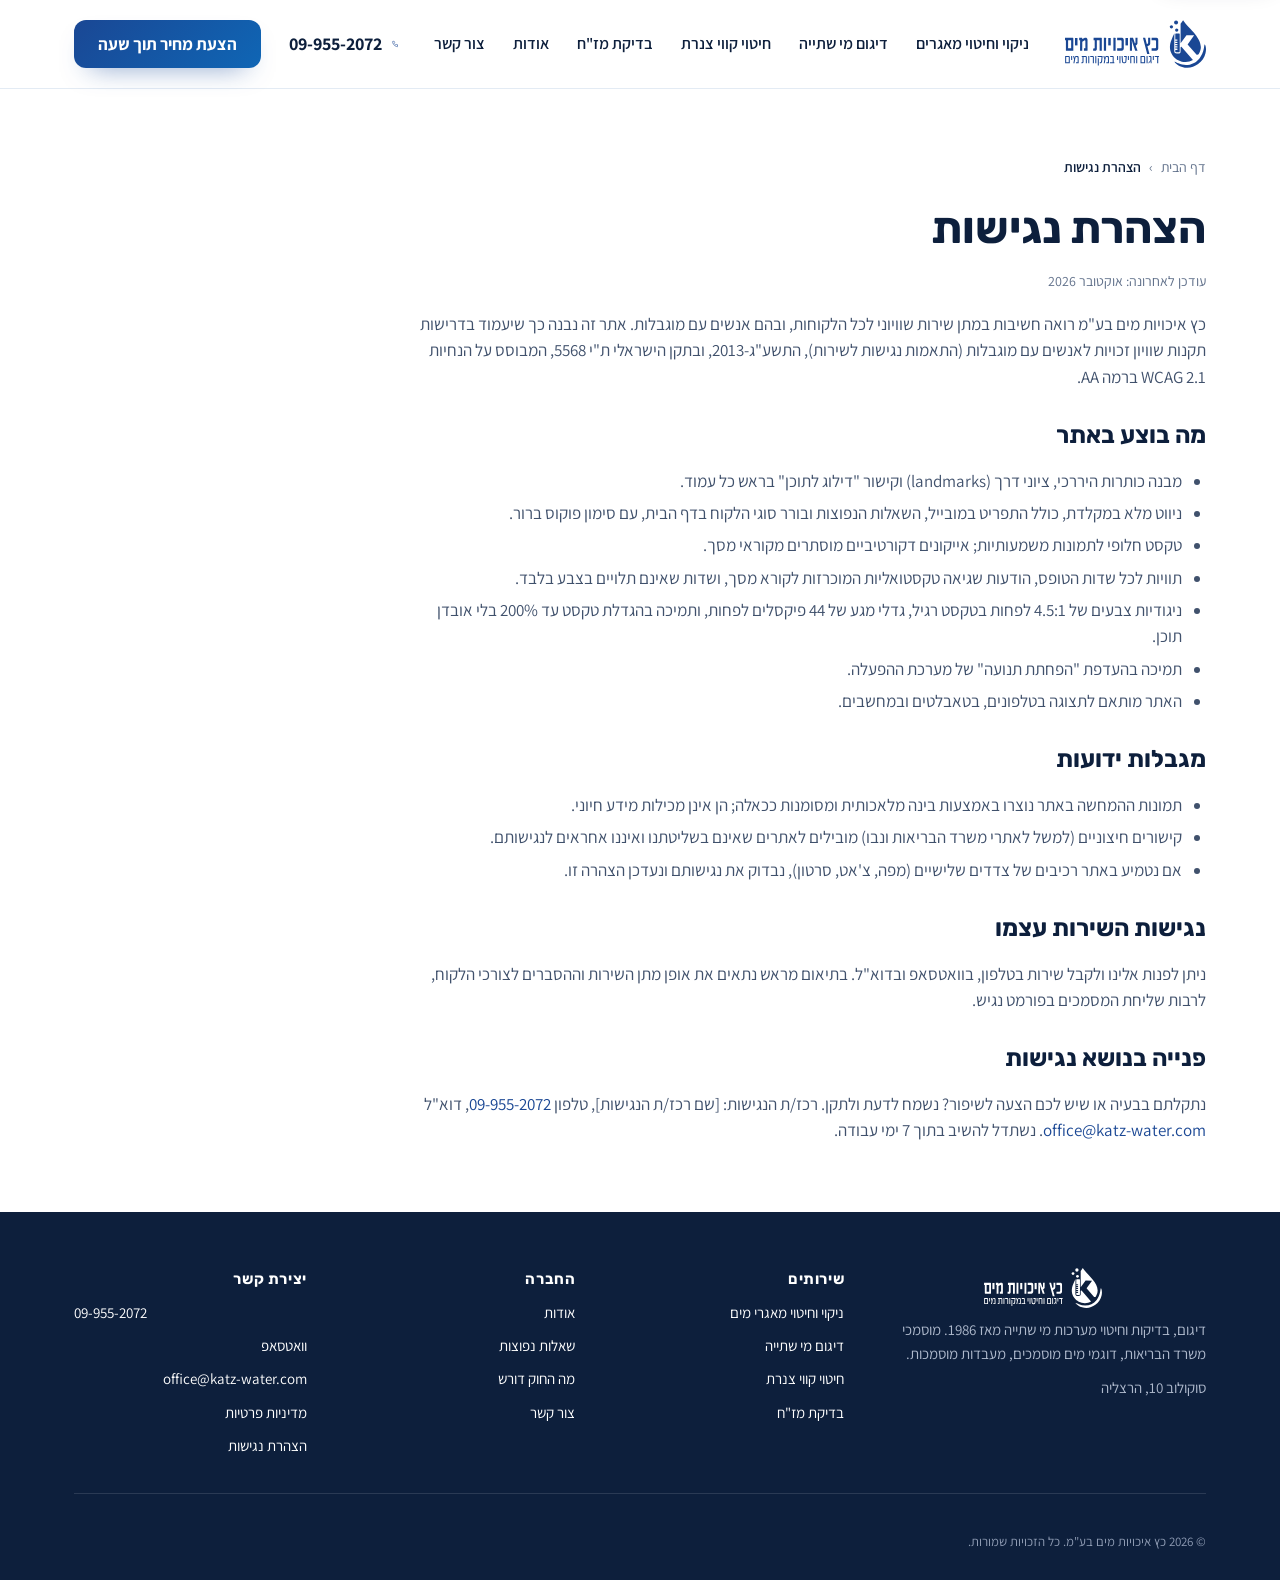
==== accessibility/index.html @ 0c51b59e "Multi-page site: home, 3 new service pages, legal pages, shared nav/footer, config-driven contacts a" ====
<!doctype html>
<html lang="he" dir="rtl">
<head>
<meta charset="utf-8">
<meta name="viewport" content="width=device-width, initial-scale=1">
<title>הצהרת נגישות | כץ איכויות מים</title>
<meta name="description" content="הצהרת הנגישות של אתר כץ איכויות מים: רמת הנגישות, ההתאמות שבוצעו, מגבלות ידועות ודרכי פנייה לרכז הנגישות.">
<meta name="robots" content="noindex, follow">
<link rel="canonical" href="https://nisimgil-oss.github.io/katz-magar-landing/accessibility/">
<link rel="icon" href="../assets/logo-v.svg" type="image/svg+xml">
<link rel="preconnect" href="https://fonts.googleapis.com">
<link rel="preconnect" href="https://fonts.gstatic.com" crossorigin>
<link href="https://fonts.googleapis.com/css2?family=Rubik:wght@500;700;800&family=Assistant:wght@400;600;700&display=swap" rel="stylesheet">
<link rel="stylesheet" href="../assets/styles.css">
<link rel="stylesheet" href="../assets/pages.css">
</head>
<body>
<a class="skip-link" href="#main">דילוג לתוכן</a>

<header class="nav">
  <div class="wrap">
    <a class="logo" href="../" aria-label="כץ איכויות מים – דף הבית"><img src="../assets/logo-h.svg" alt="כץ איכויות מים" width="210" height="71"></a>
    <nav class="menu" id="menu" aria-label="ניווט ראשי">
      <a href="../nikui-magarim/">ניקוי וחיטוי מאגרים</a>
      <a href="../digum-mei-shtiya/">דיגום מי שתייה</a>
      <a href="../hitui-tzaneret/">חיטוי קווי צנרת</a>
      <a href="../mazach/">בדיקת מז"ח</a>
      <a href="../#about">אודות</a>
      <a href="../#contact">צור קשר</a>
      <div class="menu-cta"><a class="btn btn-primary" href="../#lead">הצעת מחיר תוך שעה</a></div>
    </nav>
    <div class="actions">
      <a class="phone" aria-label="התקשרו לכץ איכויות מים" href="tel:+97299552072" data-track="click_call" data-label="nav"><svg aria-hidden="true" viewBox="0 0 24 24" fill="none" stroke="currentColor" stroke-width="2" stroke-linecap="round" stroke-linejoin="round"><path d="M22 16.9v3a2 2 0 0 1-2.2 2 19.8 19.8 0 0 1-8.6-3.1 19.5 19.5 0 0 1-6-6A19.8 19.8 0 0 1 2.1 4.2 2 2 0 0 1 4.1 2h3a2 2 0 0 1 2 1.7c.1.9.4 1.8.7 2.6a2 2 0 0 1-.5 2.1L8.1 9.6a16 16 0 0 0 6 6l1.3-1.3a2 2 0 0 1 2.1-.4c.8.3 1.7.5 2.6.7a2 2 0 0 1 1.9 2z"/></svg><span class="num" data-phone>09-955-2072</span></a>
      <a class="btn btn-primary" href="../#lead">הצעת מחיר תוך שעה</a>
      <button class="burger" type="button" aria-controls="menu" aria-expanded="false" aria-label="פתיחת תפריט"><svg class="bars" aria-hidden="true" viewBox="0 0 24 24" fill="none" stroke="currentColor" stroke-width="2" stroke-linecap="round"><path d="M4 7h16M4 12h16M4 17h16"/></svg><svg class="x" aria-hidden="true" viewBox="0 0 24 24" fill="none" stroke="currentColor" stroke-width="2" stroke-linecap="round"><path d="M6 6l12 12M18 6L6 18"/></svg></button>
    </div>
  </div>
</header>

<main id="main" tabindex="-1">
<section class="section">
  <div class="wrap">
    <nav class="crumbs" aria-label="פירורי לחם" style="padding:0 0 24px"><a href="../">דף הבית</a><span aria-hidden="true">›</span><span aria-current="page">הצהרת נגישות</span></nav>
    <article class="prose">
      <h1>הצהרת נגישות</h1>
      <p class="updated">עודכן לאחרונה: אוקטובר 2026</p>
      <p>כץ איכויות מים בע"מ רואה חשיבות במתן שירות שוויוני לכל הלקוחות, ובהם אנשים עם מוגבלות. אתר זה נבנה כך שיעמוד בדרישות תקנות שוויון זכויות לאנשים עם מוגבלות (התאמות נגישות לשירות), התשע"ג-2013, ובתקן הישראלי ת"י 5568, המבוסס על הנחיות WCAG 2.1 ברמה AA.</p>

      <h2>מה בוצע באתר</h2>
      <ul>
        <li>מבנה כותרות היררכי, ציוני דרך (landmarks) וקישור "דילוג לתוכן" בראש כל עמוד.</li>
        <li>ניווט מלא במקלדת, כולל התפריט במובייל, השאלות הנפוצות ובורר סוגי הלקוח בדף הבית, עם סימון פוקוס ברור.</li>
        <li>טקסט חלופי לתמונות משמעותיות; אייקונים דקורטיביים מוסתרים מקוראי מסך.</li>
        <li>תוויות לכל שדות הטופס, הודעות שגיאה טקסטואליות המוכרזות לקורא מסך, ושדות שאינם תלויים בצבע בלבד.</li>
        <li>ניגודיות צבעים של 4.5:1 לפחות בטקסט רגיל, גדלי מגע של 44 פיקסלים לפחות, ותמיכה בהגדלת טקסט עד 200% בלי אובדן תוכן.</li>
        <li>תמיכה בהעדפת "הפחתת תנועה" של מערכת ההפעלה.</li>
        <li>האתר מותאם לתצוגה בטלפונים, בטאבלטים ובמחשבים.</li>
      </ul>

      <h2>מגבלות ידועות</h2>
      <ul>
        <li>תמונות ההמחשה באתר נוצרו באמצעות בינה מלאכותית ומסומנות ככאלה; הן אינן מכילות מידע חיוני.</li>
        <li>קישורים חיצוניים (למשל לאתרי משרד הבריאות ונבו) מובילים לאתרים שאינם בשליטתנו ואיננו אחראים לנגישותם.</li>
        <li>אם נטמיע באתר רכיבים של צדדים שלישיים (מפה, צ'אט, סרטון), נבדוק את נגישותם ונעדכן הצהרה זו.</li>
      </ul>

      <h2>נגישות השירות עצמו</h2>
      <p>ניתן לפנות אלינו ולקבל שירות בטלפון, בוואטסאפ ובדוא"ל. בתיאום מראש נתאים את אופן מתן השירות וההסברים לצורכי הלקוח, לרבות שליחת המסמכים בפורמט נגיש.</p>

      <h2>פנייה בנושא נגישות</h2>
      <p>נתקלתם בבעיה או שיש לכם הצעה לשיפור? נשמח לדעת ולתקן. רכז/ת הנגישות: [שם רכז/ת הנגישות], טלפון <a class="num" href="tel:+97299552072" data-phone>09-955-2072</a>, דוא"ל <a href="mailto:office@katz-water.com" data-email>office@katz-water.com</a>. נשתדל להשיב בתוך 7 ימי עבודה.</p>
    </article>
  </div>
</section>
</main>

<footer class="footer">
  <div class="wrap">
    <div class="cols">
      <div class="col">
        <img src="../assets/logo-white.svg" alt="כץ איכויות מים" width="210" height="71">
        <p>דיגום, בדיקות וחיטוי מערכות מי שתייה מאז 1986. מוסמכי משרד הבריאות, דוגמי מים מוסמכים, מעבדות מוסמכות.</p>
        <p>סוקולוב 10, הרצליה</p>
      </div>
      <div class="col">
        <h4>שירותים</h4>
        <a href="../nikui-magarim/">ניקוי וחיטוי מאגרי מים</a>
        <a href="../digum-mei-shtiya/">דיגום מי שתייה</a>
        <a href="../hitui-tzaneret/">חיטוי קווי צנרת</a>
        <a href="../mazach/">בדיקת מז"ח</a>
      </div>
      <div class="col">
        <h4>החברה</h4>
        <a href="../#about">אודות</a>
        <a href="../#faq">שאלות נפוצות</a>
        <a href="../#regulation">מה החוק דורש</a>
        <a href="../#contact">צור קשר</a>
      </div>
      <div class="col">
        <h4>יצירת קשר</h4>
        <a class="num" href="tel:+97299552072" data-phone>09-955-2072</a>
        <a href="https://wa.me/972584219429" target="_blank" rel="noopener">וואטסאפ</a>
        <a href="mailto:office@katz-water.com" data-email>office@katz-water.com</a>
        <a href="../privacy/">מדיניות פרטיות</a>
        <a href="../accessibility/">הצהרת נגישות</a>
      </div>
    </div>
    <div class="bottom"><span>© 2026 כץ איכויות מים בע"מ. כל הזכויות שמורות.</span></div>
  </div>
</footer>
<script src="../assets/config.js"></script>
<script src="../assets/site.js"></script>
</body>
</html>
---- assets/styles.css ----
:root{
  --blue:#1a4794; --blue-dark:#0a2d68; --cyan:#16a8c7; --ink:#0d1f3c; --body:#40516c; --muted:#60708a; --faint:#8a97ad;
  --tint:#f2f7fc; --line:#dfe8f3; --field:#cfd9e8; --pale:#d6e2f7; --pale-2:#b9d0f5; --wa:#25D366;
  --display:'Rubik','Arial Hebrew',Arial,sans-serif; --text:'Assistant','Segoe UI',Arial,sans-serif;
  --max:1248px;
}
*{box-sizing:border-box}
html{scroll-behavior:smooth}
body{margin:0;background:#fff;color:var(--ink);font-family:var(--text);font-size:18px;line-height:1.55;-webkit-font-smoothing:antialiased}
img,svg{max-width:100%;display:block}
h1,h2,h3{margin:0;font-family:var(--display);text-wrap:balance;line-height:1.15}
p{margin:0}
ul{margin:0;padding:0;list-style:none}
a{color:var(--blue);text-decoration:none}
input,select,button{font-family:inherit}
.wrap{max-width:var(--max);margin:0 auto;padding:0 24px}
.num{direction:ltr;unicode-bidi:isolate}
.eyebrow{display:flex;align-items:center;gap:10px;font-weight:700;font-size:15px;letter-spacing:.04em;color:var(--blue)}
.eyebrow::before{content:"";width:28px;height:3px;background:currentColor;flex:none}
.h2{font-weight:800;font-size:clamp(28px,3.4vw,42px)}
.lead{font-size:clamp(17px,1.4vw,19px);color:var(--body);max-width:600px}
.btn{display:inline-flex;align-items:center;justify-content:center;gap:10px;padding:16px 28px;border-radius:12px;font-weight:700;font-size:18px;border:0;cursor:pointer;transition:background .2s,transform .2s,box-shadow .2s;white-space:nowrap}
.btn:hover{transform:translateY(-2px)}
.btn:active{transform:translateY(1px)}
.btn-primary{background:linear-gradient(135deg,var(--blue),#0f66b5);color:#fff;box-shadow:0 12px 28px -16px rgba(23,73,154,.75)}
.btn-primary:hover{background:var(--blue-dark);color:#fff}
.btn-outline{background:#fff;color:var(--blue);border:2px solid var(--blue);padding:14px 26px}
.btn-outline:hover{background:var(--tint)}
.btn-white{background:#fff;color:var(--blue)}
.btn-white:hover{background:var(--tint);color:var(--blue-dark)}
.btn svg{width:22px;height:22px;flex:none}
.section{padding:96px 0}
.section-tint{background:var(--tint)}
.section-blue{background:radial-gradient(circle at 10% 20%,rgba(22,168,199,.25),transparent 30%),linear-gradient(135deg,#0b2f6d,#1750a4);color:#fff}
.section-blue .eyebrow{color:var(--pale-2)}
.section-blue .h2{color:#fff}
.section-blue .lead{color:var(--pale)}
.grid2{display:grid;grid-template-columns:repeat(2,minmax(0,1fr));gap:72px;align-items:center}
.stack{display:flex;flex-direction:column;gap:22px}

/* nav */
.nav{border-bottom:1px solid rgba(223,232,243,.85);background:rgba(255,255,255,.9);backdrop-filter:blur(18px);position:sticky;top:0;z-index:40}
.nav .wrap{display:flex;align-items:center;justify-content:space-between;height:88px;gap:16px}
.nav img{height:52px;width:auto}
.nav .actions{display:flex;align-items:center;gap:28px}
.nav .phone{display:flex;align-items:center;gap:10px;font-weight:700;font-size:20px;color:var(--ink)}
.nav .phone svg{width:22px;height:22px;color:var(--blue)}
.nav .btn{padding:13px 24px;font-size:17px}

/* hero */
.hero{position:relative;overflow:hidden;background:radial-gradient(circle at 12% 20%,rgba(22,168,199,.14),transparent 32%),radial-gradient(circle at 84% 12%,rgba(23,73,154,.12),transparent 28%),linear-gradient(180deg,#f8fbff,#edf5fb);padding:88px 0 96px}
.hero::after{content:"";position:absolute;inset:auto -8% -150px -8%;height:240px;border-radius:50% 50% 0 0;background:rgba(255,255,255,.55);transform:rotate(-2deg);pointer-events:none}
.hero .wrap{position:relative;z-index:1}
.hero h1{font-weight:800;font-size:clamp(34px,4.3vw,58px);line-height:1.12;letter-spacing:-.01em}
.hero .sub{font-size:clamp(18px,1.6vw,21px);line-height:1.6;color:var(--body);max-width:560px}
.hero .ctas{display:flex;gap:14px;flex-wrap:wrap}
.hero .note{display:flex;flex-wrap:wrap;gap:8px 22px;font-size:15px;color:var(--muted);font-weight:600}

/* lead card */
.card{background:rgba(255,255,255,.95);border-radius:22px;padding:34px;box-shadow:0 28px 70px -32px rgba(13,31,60,.38);border:1px solid rgba(255,255,255,.9);display:flex;flex-direction:column;gap:16px}
.card h3{font-weight:700;font-size:26px}
.card .hint{font-size:16px;color:var(--muted)}
.field{display:flex;flex-direction:column;gap:6px}
.field label{font-weight:700;font-size:15px}
.field input,.field select{font-size:17px;padding:14px 16px;border:1.5px solid var(--field);border-radius:8px;background:#fbfcfe;color:var(--ink);outline:none;width:100%}
.field input:focus,.field select:focus{border-color:var(--blue);box-shadow:0 0 0 4px rgba(26,71,148,.14)}
.field input.err{border-color:#c8452c}
.row2{display:grid;grid-template-columns:repeat(2,minmax(0,1fr));gap:12px}
.card .btn{width:100%;padding:18px;font-size:19px}
.card .fine{font-size:13px;color:var(--faint);text-align:center}
.hp{position:absolute;width:1px;height:1px;opacity:0;overflow:hidden;pointer-events:none;margin:0;padding:0;border:0}
.card .success{display:none;text-align:center;padding:16px 0}
.card .success svg{width:60px;height:60px;margin:0 auto 12px;color:var(--wa)}
.card.sent form{display:none}.card.sent .success{display:block}

/* trust */
.trust{border-bottom:1px solid var(--line)}
.trust .wrap{display:grid;grid-template-columns:repeat(4,minmax(0,1fr))}
.trust .item{display:flex;align-items:center;gap:14px;padding:26px 20px;border-inline-start:1px solid var(--line)}
.trust .item:first-child{border:0;padding-inline-start:0}
.trust .item svg{width:36px;height:36px;color:var(--blue);flex:none}
.trust b{display:block;font-family:var(--display);font-weight:700;font-size:19px}
.trust span{font-size:14px;color:var(--muted)}

/* problem */
.icon-list{display:flex;flex-direction:column;gap:18px}
.icon-list li{display:flex;gap:16px;align-items:flex-start}
.icon-list .ic{display:flex;align-items:center;justify-content:center;width:44px;height:44px;border-radius:10px;background:var(--tint);flex:none}
.icon-list .ic svg{width:24px;height:24px}
.icon-list b{display:block;font-size:18px}
.icon-list span{font-size:16px;color:var(--muted)}
/* regulation */
.reg-grid{display:grid;grid-template-columns:1.1fr .9fr;gap:72px;align-items:start}
.reg-points{display:flex;flex-direction:column;gap:14px}
.reg-points li{display:flex;gap:14px;align-items:flex-start;padding:18px 20px;background:rgba(255,255,255,.08);border-radius:10px}
.reg-points svg{width:26px;height:26px;flex:none;margin-top:2px}
.reg-points b{display:block;font-size:18px}
.reg-points span{font-size:16px;color:var(--pale)}
.reg-points a{color:#fff;text-decoration:underline}
.reg-side{background:#fff;color:var(--ink);border-radius:14px;padding:34px;display:flex;flex-direction:column;gap:14px}
.reg-side h3{font-weight:700;font-size:24px}
.checklist{display:flex;flex-direction:column;gap:12px}
.checklist li{display:flex;gap:12px;align-items:center;font-size:16px}
.checklist svg{width:22px;height:22px;flex:none;color:var(--blue)}
.reg-side .lab{background:var(--tint);border-radius:10px;padding:16px 18px;font-size:15px;color:var(--body)}
.reg-side .btn{width:100%}

/* process */
.steps{display:grid;grid-template-columns:repeat(3,minmax(0,1fr));gap:20px}
.step{border:1px solid var(--line);border-radius:12px;padding:28px 26px;display:flex;flex-direction:column;gap:10px;background:#fff}
.step .n{font-family:var(--display);font-weight:700;font-size:15px;color:var(--blue)}
.step h3{font-weight:700;font-size:21px}
.step p{font-size:16px;color:var(--muted)}

/* deliverables */
.cert{background:#fff;border-radius:8px;padding:40px;box-shadow:0 30px 60px -30px rgba(20,33,61,.35);border:1px solid var(--line);display:flex;flex-direction:column;gap:18px}
.cert .head{display:flex;align-items:center;justify-content:space-between;gap:12px}
.cert .head img{height:44px;width:auto}
.cert .head small{font-size:12px;color:var(--faint)}
.cert h3{font-weight:800;font-size:24px;text-align:center;color:var(--blue)}
.cert .sub{text-align:center;font-size:13px;color:var(--faint)}
.cert .rows{display:grid;grid-template-columns:38% 62%;row-gap:10px;font-size:15px;border-top:1px dashed var(--field);padding-top:14px}
.cert .rows span:nth-child(odd){color:var(--faint)}
.cert .sig{display:flex;justify-content:space-between;align-items:flex-end;font-size:12px;color:var(--faint);margin-top:10px}
.cert .sig i{display:block;width:130px;height:1px;background:var(--ink);margin-bottom:4px}
.deliver-list{display:flex;flex-direction:column;gap:12px}
.deliver-list li{display:flex;gap:14px;align-items:center;background:#fff;border:1px solid var(--line);border-radius:10px;padding:16px 18px;font-size:17px}
.deliver-list svg{width:26px;height:26px;flex:none;color:var(--blue)}
.deliver-list b{font-weight:700}
.deliver-list span{color:var(--muted)}

/* proof */
.proof{text-align:center;display:flex;flex-direction:column;align-items:center;gap:28px}
.proof h2{font-size:clamp(26px,3vw,34px)}
.chips{display:flex;gap:12px;flex-wrap:wrap;justify-content:center}
.chips span{background:#fff;border:1px solid var(--line);border-radius:999px;padding:10px 20px;font-weight:600;font-size:15px;color:var(--body)}

/* faq */
.faq-grid{display:grid;grid-template-columns:.8fr 1.2fr;gap:72px;align-items:start}
.faq{border-top:1px solid var(--line)}
.faq details{border-bottom:1px solid var(--line)}
.faq summary{cursor:pointer;list-style:none;padding:22px 0;font-weight:700;font-size:19px;display:flex;justify-content:space-between;align-items:center;gap:16px}
.faq summary::-webkit-details-marker{display:none}
.faq summary::after{content:"+";font-family:var(--display);font-size:26px;color:var(--blue);flex:none;transition:transform .2s}
.faq details[open] summary::after{transform:rotate(45deg)}
.faq .a{padding:0 0 22px;font-size:16px;color:var(--muted)}

/* final */
.final .contact{display:flex;flex-direction:column;gap:12px;font-weight:700;font-size:21px}
.final .contact a{color:#fff;display:flex;align-items:center;gap:12px}
.final .contact svg{width:24px;height:24px}
.final .card{color:var(--ink)}
.final .card h3{font-size:24px}

/* footer */
footer{padding:28px 0;font-size:14px;color:var(--muted)}
footer .wrap{display:flex;align-items:center;justify-content:space-between;gap:18px;flex-wrap:wrap}
footer .brand{display:flex;align-items:center;gap:18px;flex-wrap:wrap}
footer img{height:36px;width:auto}
footer .links{display:flex;gap:14px;flex-wrap:wrap}

/* sticky mobile bar */
.mbar{position:fixed;bottom:0;left:0;right:0;z-index:50;display:none;grid-template-columns:repeat(2,minmax(0,1fr));gap:10px;padding:10px 12px calc(10px + env(safe-area-inset-bottom));background:#fff;border-top:1px solid var(--line);box-shadow:0 -10px 30px -20px rgba(20,33,61,.35)}
.mbar .btn{padding:14px;font-size:16px}

/* responsive */
@media(max-width:1000px){
  .grid2,.reg-grid,.faq-grid{grid-template-columns:1fr;gap:40px}
  .steps,.trust .wrap{grid-template-columns:repeat(2,minmax(0,1fr))}
  .trust .item{border:0;border-top:1px solid var(--line);padding-inline-start:0}
  .hero{padding:56px 0 64px}
  .nav .wrap{height:72px}
  .nav .btn,.nav .phone span{display:none}
  .nav img{height:40px}
}
@media(max-width:640px){
  .section{padding:64px 0}
  .hero .ctas .btn{width:100%}
  .card,.reg-side,.cert{padding:24px 20px}
  .mbar{display:grid}
  body{padding-bottom:78px}
}

/* Mobile-first campaign refresh */
:root{--max:1180px}
html{scroll-padding-top:90px}
figure{margin:0;min-width:0}
.accent{color:var(--blue)}
.hero{padding:58px 0 64px}
.hero .wrap{gap:44px}
.hero h1{font-size:clamp(34px,4.2vw,54px);line-height:1.16}
.hero-photo{position:relative;border-radius:26px;overflow:hidden;isolation:isolate;background:#cfe6ef}
.hero-photo img{width:100%;height:460px;object-fit:cover}
.hero-photo::after{content:"";position:absolute;inset:50% 0 0;background:linear-gradient(transparent,rgba(5,30,59,.8));z-index:0}
.hero-photo figcaption{position:absolute;top:14px;left:14px;background:rgba(255,255,255,.92);color:#34455b;padding:4px 9px;border-radius:5px;font-size:12px}
.photo-label{position:absolute;bottom:28px;right:28px;left:24px;color:white;z-index:1}
.photo-label span{display:block;font-size:15px;margin-bottom:6px}
.photo-label strong{font-size:24px;line-height:1.3}
.service-photo{overflow:hidden;border-radius:22px;background:#f1f7fb}
.service-photo img{width:100%;height:370px;object-fit:cover}
.service-photo figcaption{padding:10px 16px;font-size:13px;color:var(--body)}
.section{padding:68px 0}
.quick-lead{padding:28px 0}
.quick-lead .card{padding:26px;box-shadow:none;border:1px solid var(--line)}
.quick-lead form>.stack{display:grid;grid-template-columns:1fr 1fr 1.2fr;align-items:end}
.quick-lead h3,.quick-lead .hint,.quick-lead .fine{grid-column:1/-1}
.quick-lead .fine{text-align:right}
.quick-lead .row2{grid-template-columns:1fr 1fr}
.quick-lead button{grid-column:1/-1;max-width:380px;justify-self:start}
.more-info{border:1px solid #7094c5;border-radius:14px;padding:18px}
.more-info summary,.step-detail summary{cursor:pointer;font-weight:700}
.more-info .reg-points{margin-top:18px}
.reg-side .lab{display:none}
.step{padding:24px;gap:12px}
.step .n{width:60px;padding:7px 8px;border-radius:8px;background:var(--tint);font-size:14px}
.step-detail{font-size:16px;color:var(--body)}
.step-detail p{margin-top:12px}
.cert{transform:rotate(-2deg)}
.fine{color:#60708a!important}
.case-section{padding:32px 0;background:#fff}
.case-card{display:grid;grid-template-columns:1.15fr 1fr;border:1px solid var(--line);border-radius:20px;overflow:hidden}
.case-story{padding:30px;display:flex;flex-direction:column;align-items:flex-start;gap:14px;min-width:0}
.case-meta{display:flex;gap:8px;align-items:center;flex-wrap:wrap;font-size:14px;color:var(--muted)}
.case-meta svg{width:20px;height:20px;color:var(--blue);flex:none}
.case-story h2{font-size:clamp(23px,2.3vw,30px);line-height:1.3}
.case-story p{font-size:17px;line-height:1.6;color:var(--body)}
.case-source{display:inline-flex;gap:8px;align-items:center;min-height:44px;text-decoration:underline;text-underline-offset:4px;font-weight:700;font-size:16px}
.case-source svg{width:18px;height:18px;flex:none}
.case-story .case-note{font-size:14px;border-top:1px solid var(--line);padding-top:12px}
.case-solution{padding:30px;background:var(--tint);display:flex;flex-direction:column;gap:18px;min-width:0}
.case-solution h3{font-size:24px;line-height:1.3}
.case-actions{display:grid;gap:14px}
.case-actions li{display:flex;gap:12px;align-items:center;font-weight:700;font-size:17px}
.case-actions svg{width:26px;height:26px;flex:none;color:var(--blue)}
.case-actions small{display:block;font-size:14px;font-weight:400;color:var(--body)}
.case-solution .btn,.hero .ctas .btn{white-space:normal;text-align:center;line-height:1.4}
.case-solution .btn{font-size:17px;padding:14px 18px;min-height:52px}
.case-solution .case-note{font-size:14px;color:var(--body)}
:focus-visible{outline:3px solid #1da4c4;outline-offset:4px}
@media(max-width:1000px){
.hero .wrap{grid-template-columns:1fr 1fr;gap:24px}
.hero h1{font-size:40px}
.hero .ctas .btn{padding:14px 16px;font-size:16px}
.hero-photo img{height:420px}
.hero .note{font-size:14px;gap:6px}
.quick-lead form>.stack{grid-template-columns:1fr 1fr}
.quick-lead .row2{grid-column:1/-1}
}
@media(max-width:640px){
.wrap{padding:0 20px}
.nav .wrap{height:64px}
.nav img{height:38px}
.hero{padding:28px 0 26px}
.hero .wrap{grid-template-columns:1fr;gap:24px}
.hero .stack{gap:16px!important}
.hero .eyebrow{font-size:13px;letter-spacing:0}
.hero h1{font-size:clamp(34px,9.2vw,42px)}
.hero .sub{font-size:17px;line-height:1.5}
.hero .ctas{gap:10px}
.hero .ctas .btn-primary{font-size:18px;min-height:52px}
.hero .ctas .btn-outline{background:transparent;border:0;padding:3px;min-height:44px}
.hero-photo img{height:220px}
.photo-label{bottom:18px;right:18px}
.photo-label strong{font-size:20px}
.hero-photo{border-radius:18px}
.hero .note{font-size:13px}
.case-section{padding:20px 0}
.case-card{grid-template-columns:minmax(0,1fr);border-radius:16px}
.case-story,.case-solution{padding:22px 20px;gap:12px}
.case-story p{font-size:16px}
.case-story .case-note{font-size:14px}
.case-solution h3{font-size:22px}
.case-actions{gap:12px}
.trust .wrap{grid-template-columns:1fr 1fr;padding:12px 20px}
.trust .item{padding:12px 8px!important;align-items:flex-start;gap:8px}
.trust .item svg{width:25px;height:25px}
.trust b{font-size:14px;line-height:1.35}
.trust span{font-size:12px;line-height:1.4;display:block}
.quick-lead{padding:18px 0}
.quick-lead .card{padding:22px 18px}
.quick-lead form>.stack{display:flex;align-items:stretch}
.quick-lead button{max-width:none;font-size:17px}
.quick-lead .row2{display:grid;grid-template-columns:1fr 1fr}
.quick-lead h3{font-size:23px}
.section{padding:44px 0}
.grid2,.reg-grid,.faq-grid{gap:28px}
.h2{font-size:29px}
.service-photo img{height:235px}
.steps{grid-template-columns:1fr 1fr;gap:12px}
.step{padding:18px 14px}
.step h3{font-size:18px}
.step-detail summary{font-size:14px}
.cert{transform:none;padding:24px 18px}
.cert h3{font-size:20px}
.cert .rows{font-size:14px}
.mbar{grid-template-columns:1.7fr 1fr}
.mbar .btn{font-size:16px;min-height:48px}
.mbar .btn-primary{background:#14754a}
.final .contact{font-size:18px}
footer .links{overflow-wrap:anywhere}
body{padding-bottom:90px}
}
@media(prefers-reduced-motion:reduce){html{scroll-behavior:auto}.btn{transition:none}}


/* Brand marks reuse the supplied logo; no synthetic before/after imagery. */
.brand-watermark{position:absolute;pointer-events:none;user-select:none;object-fit:contain;z-index:0}
.watermark-hero{width:340px;height:auto;right:-200px;top:90px;opacity:.055;transform:rotate(-12deg)}
.watermark-small{width:170px;height:auto;left:22px;bottom:10px;opacity:.045;transform:rotate(12deg)}
.final{position:relative;overflow:hidden;isolation:isolate}
.final>.wrap{position:relative;z-index:1}
.watermark-contact{width:400px;height:auto;right:-205px;top:35px;opacity:.075;filter:brightness(0) invert(1)}
.quote-card{display:grid;grid-template-columns:minmax(0,1.2fr) minmax(0,1fr);border:1px solid var(--line);border-radius:24px;overflow:hidden}
.quote-intro{padding:36px;gap:18px}
.quote-price{display:flex;flex-direction:column;align-items:flex-start;justify-content:center;gap:14px;padding:36px;background:var(--tint)}
.quote-label{font-size:17px;font-weight:700}
.quote-amount{display:flex;gap:10px;align-items:baseline;flex-wrap:wrap;color:var(--blue);font-family:var(--display);font-size:44px;font-weight:800;line-height:1.2}
.quote-from{font-family:var(--text);font-size:18px;font-weight:600;color:var(--body)}
.quote-small{font-size:15px;color:var(--body);line-height:1.5}
.quote-includes{display:flex;flex-wrap:wrap;gap:10px 18px;font-size:16px;font-weight:700}
.quote-includes li{display:flex;gap:7px;align-items:center}
.quote-includes li::before{content:"✓";color:var(--blue);font-weight:700}
.quote-price .btn{width:100%;font-size:18px}
.quote-price [hidden]{display:none}
.btn{white-space:normal;text-align:center;min-height:46px;line-height:1.35}
.nav .phone{min-height:44px}
.field input[type="tel"]{direction:ltr;text-align:right}
.form-status{font-size:15px;line-height:1.5;color:#a42e25;grid-column:1/-1}
.form-status:empty{display:none}
.cert .head small{color:var(--body);font-weight:700}
.cert .rows span:nth-child(odd),.cert .sub,.cert .sig{color:var(--muted)}
.cert .sig i{width:min(130px,28vw)}
.cert .head{flex-wrap:wrap}
.cert .sig{gap:16px}
[hidden]{display:none!important}
.skip-link{position:fixed;top:8px;right:8px;z-index:100;padding:12px 18px;border-radius:8px;background:#fff;box-shadow:0 4px 24px #0d1f3c33;transform:translateY(-150%)}
.skip-link:focus{transform:translateY(0)}
@media(max-width:800px){
  .quote-card{grid-template-columns:minmax(0,1fr)}
  .quote-intro,.quote-price{padding:28px}
}
@media(max-width:640px){
  .watermark-hero{width:180px;right:-116px;top:10px;opacity:.045}
  .watermark-small{display:none}
  .watermark-contact{width:230px;right:-155px;top:10px}
  .quote-intro,.quote-price{padding:24px 20px}
  .quote-amount{font-size:38px}
  .quote-includes{flex-direction:column;gap:8px}
  .quick-lead .row2{grid-template-columns:1fr}
  .trust b{font-size:15px}
  .hero .note{font-size:14px}
  .final .contact a{overflow-wrap:anywhere;min-width:0}
  .hero .ctas .btn-outline{padding:8px 0}
}
@media(max-width:360px){
  .steps{grid-template-columns:1fr}
  .trust .wrap{grid-template-columns:1fr}
  .wrap{padding-inline:16px}
  .hero h1{font-size:32px}
  .cert .rows{grid-template-columns:1fr;row-gap:4px}
  .cert .rows span:nth-child(even){margin-bottom:9px}
}
---- assets/pages.css ----
/* Multi-page additions: navigation, home page, service pages, legal pages.
 * Loaded after styles.css on every page. Same tokens, same type scale. */

/* ===== Navigation with menu ===== */
.nav .wrap{gap:24px}
.nav .logo{display:flex;align-items:center;min-height:44px}
.nav .logo img{height:50px;width:auto}
.menu{display:flex;align-items:center;gap:4px;flex-wrap:nowrap}
.menu a{display:inline-flex;align-items:center;min-height:44px;padding:8px 12px;border-radius:8px;font-weight:600;font-size:16px;color:var(--ink);white-space:nowrap}
.menu a:hover{background:var(--tint);color:var(--blue)}
.menu a[aria-current="page"]{color:var(--blue);box-shadow:inset 0 -3px 0 var(--blue);border-radius:8px 8px 0 0}
.burger{display:none;width:44px;height:44px;border:1.5px solid var(--line);border-radius:10px;background:#fff;color:var(--ink);align-items:center;justify-content:center;cursor:pointer;padding:0}
.burger svg{width:24px;height:24px}
.burger .x{display:none}
.menu-open .burger .x{display:block}.menu-open .burger .bars{display:none}
.nav .phone .num{font-size:18px}
@media(max-width:1180px){
  .menu a{padding:8px 9px;font-size:15px}
  .nav .btn{display:none}
}
@media(max-width:1000px){
  .nav .wrap{height:72px}
  .nav .logo img{height:40px}
  .burger{display:inline-flex}
  .nav .phone span{display:none}
  .nav .phone{min-width:44px;justify-content:center}
  .menu{position:fixed;top:72px;right:0;left:0;bottom:0;background:#fff;flex-direction:column;align-items:stretch;padding:12px 20px 110px;gap:2px;overflow:auto;transform:translateX(100%);transition:transform .25s;z-index:39;border-top:1px solid var(--line)}
  .menu-open .menu{transform:none}
  .menu a{font-size:19px;padding:14px 8px;border-bottom:1px solid var(--line);border-radius:0}
  .menu a[aria-current="page"]{box-shadow:none;border-inline-start:4px solid var(--blue);padding-inline-start:12px}
  .menu .menu-cta{margin-top:14px;border:0}
  .menu .menu-cta .btn{width:100%}
  .menu-open{overflow:hidden}
}
@media(max-width:640px){
  .nav .wrap{height:64px}
  .menu{top:64px}
}
.menu .menu-cta{display:none}
@media(max-width:1000px){.menu .menu-cta{display:block}}

/* ===== Home hero ===== */
.hero-home{padding:72px 0 80px}
.hero-home .grid2{grid-template-columns:1.1fr .9fr;gap:56px;align-items:start}
.hero-home h1{font-size:clamp(36px,4.6vw,62px)}
.hero-home .sub{max-width:600px}
.hero-stats{display:flex;gap:28px;flex-wrap:wrap;padding-top:8px}
.hero-stats div{display:flex;flex-direction:column;gap:2px}
.hero-stats b{font-family:var(--display);font-size:30px;font-weight:800;color:var(--blue);line-height:1.1}
.hero-stats span{font-size:14px;color:var(--muted);font-weight:600}

/* chooser card */
.chooser{background:#fff;border-radius:22px;border:1px solid var(--line);box-shadow:0 28px 70px -36px rgba(13,31,60,.4);overflow:hidden}
.chooser-head{padding:22px 26px 0;display:flex;flex-direction:column;gap:6px}
.chooser-head h2{font-size:22px;font-weight:700}
.chooser-head p{font-size:15px;color:var(--muted)}
.chooser-tabs{display:flex;gap:8px;flex-wrap:wrap;padding:16px 26px 0}
.chooser-tabs button{border:1.5px solid var(--line);background:#fff;border-radius:999px;padding:9px 14px;font-size:15px;font-weight:700;color:var(--body);cursor:pointer;min-height:40px;transition:all .15s}
.chooser-tabs button:hover{border-color:var(--blue);color:var(--blue)}
.chooser-tabs button[aria-selected="true"]{background:var(--blue);border-color:var(--blue);color:#fff}
.chooser-panel{padding:18px 26px 26px;display:flex;flex-direction:column;gap:14px}
.chooser-panel .why{font-size:16px;color:var(--body);line-height:1.5;padding:12px 14px;background:var(--tint);border-radius:10px}
.chooser-list{display:flex;flex-direction:column;gap:8px}
.chooser-list a{display:flex;align-items:center;justify-content:space-between;gap:12px;padding:12px 14px;border:1px solid var(--line);border-radius:12px;color:var(--ink);font-weight:700;font-size:16px;min-height:52px}
.chooser-list a:hover{border-color:var(--blue);background:#fbfdff}
.chooser-list a small{display:block;font-weight:400;color:var(--muted);font-size:14px}
.chooser-list a svg{width:20px;height:20px;flex:none;color:var(--blue);transform:scaleX(-1)}
.chooser-list a.must{border-color:var(--pale-2);background:#f6f9ff}
.chooser-list .tag{font-size:12px;font-weight:700;color:var(--blue);background:var(--pale);border-radius:6px;padding:3px 8px;flex:none}
.chooser-panel .btn{width:100%}

/* ===== Services grid ===== */
.services-grid{display:grid;grid-template-columns:repeat(4,minmax(0,1fr));gap:18px}
.svc{display:flex;flex-direction:column;gap:14px;padding:26px 24px 24px;border:1px solid var(--line);border-radius:18px;background:#fff;color:var(--ink);transition:transform .2s,box-shadow .2s,border-color .2s;position:relative}
.svc:hover{transform:translateY(-4px);box-shadow:0 24px 50px -30px rgba(13,31,60,.4);border-color:var(--pale-2)}
.svc .ic{width:56px;height:56px;border-radius:14px;background:var(--tint);display:flex;align-items:center;justify-content:center;color:var(--blue)}
.svc .ic svg{width:30px;height:30px}
.svc h3{font-size:22px;font-weight:700}
.svc p{font-size:16px;color:var(--body);flex:1}
.svc .meta{display:flex;flex-direction:column;gap:6px;font-size:14px;color:var(--muted);border-top:1px dashed var(--line);padding-top:12px}
.svc .meta b{color:var(--ink);font-weight:700}
.svc .more{font-weight:700;color:var(--blue);display:inline-flex;align-items:center;gap:6px}
.svc .more svg{width:18px;height:18px;transform:scaleX(-1)}

/* ===== Segments (who we serve) ===== */
.segments{display:grid;grid-template-columns:repeat(3,minmax(0,1fr));gap:18px}
.segment{padding:26px;border-radius:18px;background:#fff;border:1px solid var(--line);display:flex;flex-direction:column;gap:12px}
.segment h3{font-size:21px;font-weight:700}
.segment p{font-size:16px;color:var(--body)}
.segment ul{display:flex;flex-direction:column;gap:6px;font-size:15px;color:var(--body)}
.segment li{display:flex;gap:8px;align-items:flex-start}
.segment li::before{content:"";width:7px;height:7px;border-radius:50%;background:var(--cyan);flex:none;margin-top:9px}
.segment .kw{font-size:13px;font-weight:700;color:var(--blue);letter-spacing:.03em}

/* ===== Why us ===== */
.why-grid{display:grid;grid-template-columns:repeat(4,minmax(0,1fr));gap:18px}
.why{display:flex;flex-direction:column;gap:10px;padding:24px;border-radius:16px;background:rgba(255,255,255,.08);border:1px solid rgba(255,255,255,.14)}
.why .n{font-family:var(--display);font-weight:800;font-size:40px;color:var(--pale-2);line-height:1}
.why h3{font-size:20px;font-weight:700;color:#fff}
.why p{font-size:15px;color:var(--pale);line-height:1.5}

/* ===== Regulation table ===== */
.reg-table{width:100%;border-collapse:separate;border-spacing:0;border:1px solid var(--line);border-radius:16px;overflow:hidden;font-size:16px;background:#fff}
.reg-table th,.reg-table td{padding:16px 18px;text-align:start;vertical-align:top;border-bottom:1px solid var(--line)}
.reg-table th{background:var(--tint);font-family:var(--display);font-weight:700;font-size:15px;color:var(--blue)}
.reg-table tr:last-child td{border-bottom:0}
.reg-table td b{display:block;font-weight:700}
.reg-table td small{display:block;color:var(--muted);font-size:14px;margin-top:4px}
.reg-table a{text-decoration:underline;text-underline-offset:3px}
.table-scroll{overflow-x:auto}

/* ===== Breadcrumbs ===== */
.crumbs{display:flex;gap:8px;flex-wrap:wrap;font-size:14px;color:var(--muted);padding:18px 0 0}
.crumbs a{color:var(--muted)}
.crumbs a:hover{color:var(--blue)}
.crumbs span[aria-current]{color:var(--ink);font-weight:600}

/* ===== Service hero ===== */
.hero-svc{padding:40px 0 72px}
.hero-svc .grid2{grid-template-columns:1.15fr .85fr;gap:56px;align-items:start}
.hero-svc h1{font-size:clamp(34px,4.2vw,56px)}
.facts{background:#fff;border-radius:20px;border:1px solid var(--line);box-shadow:0 28px 70px -36px rgba(13,31,60,.35);overflow:hidden}
.facts .facts-head{display:flex;align-items:center;gap:12px;padding:18px 24px;background:var(--blue);color:#fff;font-family:var(--display);font-weight:700;font-size:18px}
.facts .facts-head svg{width:24px;height:24px}
.facts dl{margin:0;padding:8px 24px 10px;display:grid;grid-template-columns:auto 1fr;gap:0 18px}
.facts dt{font-size:14px;color:var(--muted);font-weight:700;padding:12px 0;border-bottom:1px solid var(--line)}
.facts dd{margin:0;font-size:16px;font-weight:600;padding:12px 0;border-bottom:1px solid var(--line)}
.facts dt:nth-last-of-type(1),.facts dd:last-of-type{border-bottom:0}
.facts .facts-cta{padding:14px 24px 24px;display:flex;flex-direction:column;gap:10px}
.facts .facts-cta .btn{width:100%}
.facts .facts-cta small{font-size:13px;color:var(--muted);text-align:center}

/* ===== Triggers (when you need it) ===== */
.triggers{display:grid;grid-template-columns:repeat(3,minmax(0,1fr));gap:16px}
.trigger{display:flex;gap:14px;align-items:flex-start;padding:20px;border-radius:14px;background:#fff;border:1px solid var(--line)}
.trigger .ic{width:44px;height:44px;border-radius:10px;background:var(--tint);display:flex;align-items:center;justify-content:center;flex:none;color:var(--blue)}
.trigger .ic svg{width:24px;height:24px}
.trigger b{display:block;font-size:17px;margin-bottom:4px}
.trigger span{font-size:15px;color:var(--body);line-height:1.5}

/* ===== Big numbered steps ===== */
.steps-big{display:grid;grid-template-columns:repeat(2,minmax(0,1fr));gap:18px}
.step-big{display:grid;grid-template-columns:64px 1fr;gap:16px;padding:22px;border-radius:14px;border:1px solid var(--line);background:#fff}
.step-big .n{font-family:var(--display);font-weight:800;font-size:40px;color:var(--pale-2);line-height:1}
.step-big h3{font-size:19px;font-weight:700;margin-bottom:6px}
.step-big p{font-size:15px;color:var(--body);line-height:1.5}

/* ===== Tests list (sampling page) ===== */
.tests{display:grid;grid-template-columns:repeat(3,minmax(0,1fr));gap:14px}
.test{padding:18px;border-radius:12px;background:#fff;border:1px solid var(--line)}
.test b{display:block;font-size:16px;margin-bottom:4px}
.test span{font-size:14px;color:var(--muted)}

/* ===== Price factors ===== */
.price-factors{display:flex;flex-direction:column;gap:10px}
.price-factors li{display:flex;gap:10px;align-items:flex-start;font-size:16px;color:var(--body)}
.price-factors svg{width:20px;height:20px;flex:none;color:var(--blue);margin-top:3px}

/* ===== Related services ===== */
.related{display:grid;grid-template-columns:repeat(3,minmax(0,1fr));gap:16px}
.related a{display:flex;flex-direction:column;gap:8px;padding:22px;border-radius:14px;border:1px solid var(--line);background:#fff;color:var(--ink)}
.related a:hover{border-color:var(--blue)}
.related b{font-size:18px}
.related span{font-size:15px;color:var(--muted)}

/* ===== About block ===== */
.about-grid{display:grid;grid-template-columns:1fr 1fr;gap:56px;align-items:center}
.about-card{background:var(--tint);border-radius:20px;padding:30px;display:flex;flex-direction:column;gap:14px}
.about-card .row{display:flex;gap:12px;align-items:flex-start;font-size:16px}
.about-card .row svg{width:22px;height:22px;flex:none;color:var(--blue);margin-top:2px}
.about-card .row a{font-weight:700}

/* ===== Footer with columns ===== */
.footer{background:var(--ink);color:#c9d4e6;padding:56px 0 28px;font-size:15px}
.footer a{color:#fff}
.footer a:hover{text-decoration:underline}
.footer .cols{display:grid;grid-template-columns:1.4fr 1fr 1fr 1fr;gap:36px;padding-bottom:36px;border-bottom:1px solid rgba(255,255,255,.12)}
.footer .col{display:flex;flex-direction:column;gap:10px}
.footer .col h4{margin:0;font-family:var(--display);font-size:15px;color:#fff;letter-spacing:.04em}
.footer .col p{color:#aeb9cc;line-height:1.6}
.footer .col img{height:40px;width:auto}
.footer .bottom{display:flex;justify-content:space-between;gap:16px;flex-wrap:wrap;padding-top:20px;font-size:13px;color:#8e9bb3}
.footer .bottom a{color:#aeb9cc}

/* ===== Legal pages ===== */
.prose{max-width:800px;display:flex;flex-direction:column;gap:18px;font-size:17px;color:var(--body)}
.prose h1{font-size:clamp(30px,3.6vw,44px);color:var(--ink)}
.prose h2{font-size:24px;color:var(--ink);margin-top:14px}
.prose ul{list-style:disc;padding-inline-start:24px;display:flex;flex-direction:column;gap:6px}
.prose .updated{font-size:14px;color:var(--muted)}

/* ===== Lead form: extra fields ===== */
.field textarea{font-size:17px;padding:14px 16px;border:1.5px solid var(--field);border-radius:8px;background:#fbfcfe;color:var(--ink);outline:none;width:100%;min-height:90px;resize:vertical;font-family:inherit}
.field textarea:focus{border-color:var(--blue);box-shadow:0 0 0 4px rgba(26,71,148,.14)}
.consent{display:flex;gap:10px;align-items:flex-start;font-size:13px;color:var(--muted)}
.consent input{margin-top:4px;width:18px;height:18px;flex:none}

/* ===== Section header helpers ===== */
.sec-head{display:flex;flex-direction:column;gap:14px;max-width:760px;margin-bottom:40px}
.sec-head.center{align-items:center;text-align:center;margin-inline:auto}
.band{padding:22px 0;background:var(--blue);color:#fff}
.band .wrap{display:flex;gap:16px 40px;flex-wrap:wrap;justify-content:center;font-weight:600;font-size:15px}
.band span{display:flex;gap:8px;align-items:center}
.band svg{width:18px;height:18px}

/* ===== Responsive ===== */
@media(max-width:1100px){
  .services-grid,.why-grid{grid-template-columns:repeat(2,minmax(0,1fr))}
}
@media(max-width:1000px){
  .hero-home .grid2,.hero-svc .grid2,.about-grid{grid-template-columns:1fr;gap:36px}
  .segments,.triggers,.tests,.related{grid-template-columns:repeat(2,minmax(0,1fr))}
  .footer .cols{grid-template-columns:1fr 1fr}
  .hero-home{padding:48px 0 56px}
  .hero-svc{padding:24px 0 48px}
}
@media(max-width:640px){
  .services-grid,.why-grid,.segments,.triggers,.tests,.related,.steps-big{grid-template-columns:1fr}
  .footer .cols{grid-template-columns:1fr;gap:26px}
  .hero-home{padding:28px 0 36px}
  .hero-home h1{font-size:clamp(32px,8.6vw,40px)}
  .hero-stats{gap:18px}
  .hero-stats b{font-size:24px}
  .chooser-head,.chooser-tabs,.chooser-panel{padding-inline:18px}
  .chooser-tabs button{font-size:14px;padding:8px 12px}
  .facts dl{grid-template-columns:1fr;gap:0}
  .facts dt{padding-bottom:0;border-bottom:0}
  .facts dd{padding-top:4px}
  .step-big{grid-template-columns:48px 1fr}
  .step-big .n{font-size:32px}
  .reg-table{font-size:15px}
  .reg-table th,.reg-table td{padding:12px}
  .band .wrap{gap:10px 20px;font-size:14px}
  .sec-head{margin-bottom:26px}
}

/* ===== Fixes after first render ===== */
html{overflow-x:hidden}
.nav .phone,.nav .btn{white-space:nowrap}
.nav .phone .num{white-space:nowrap}
@media(max-width:1000px){
  .menu{visibility:hidden}
  .menu-open .menu{visibility:visible}
}
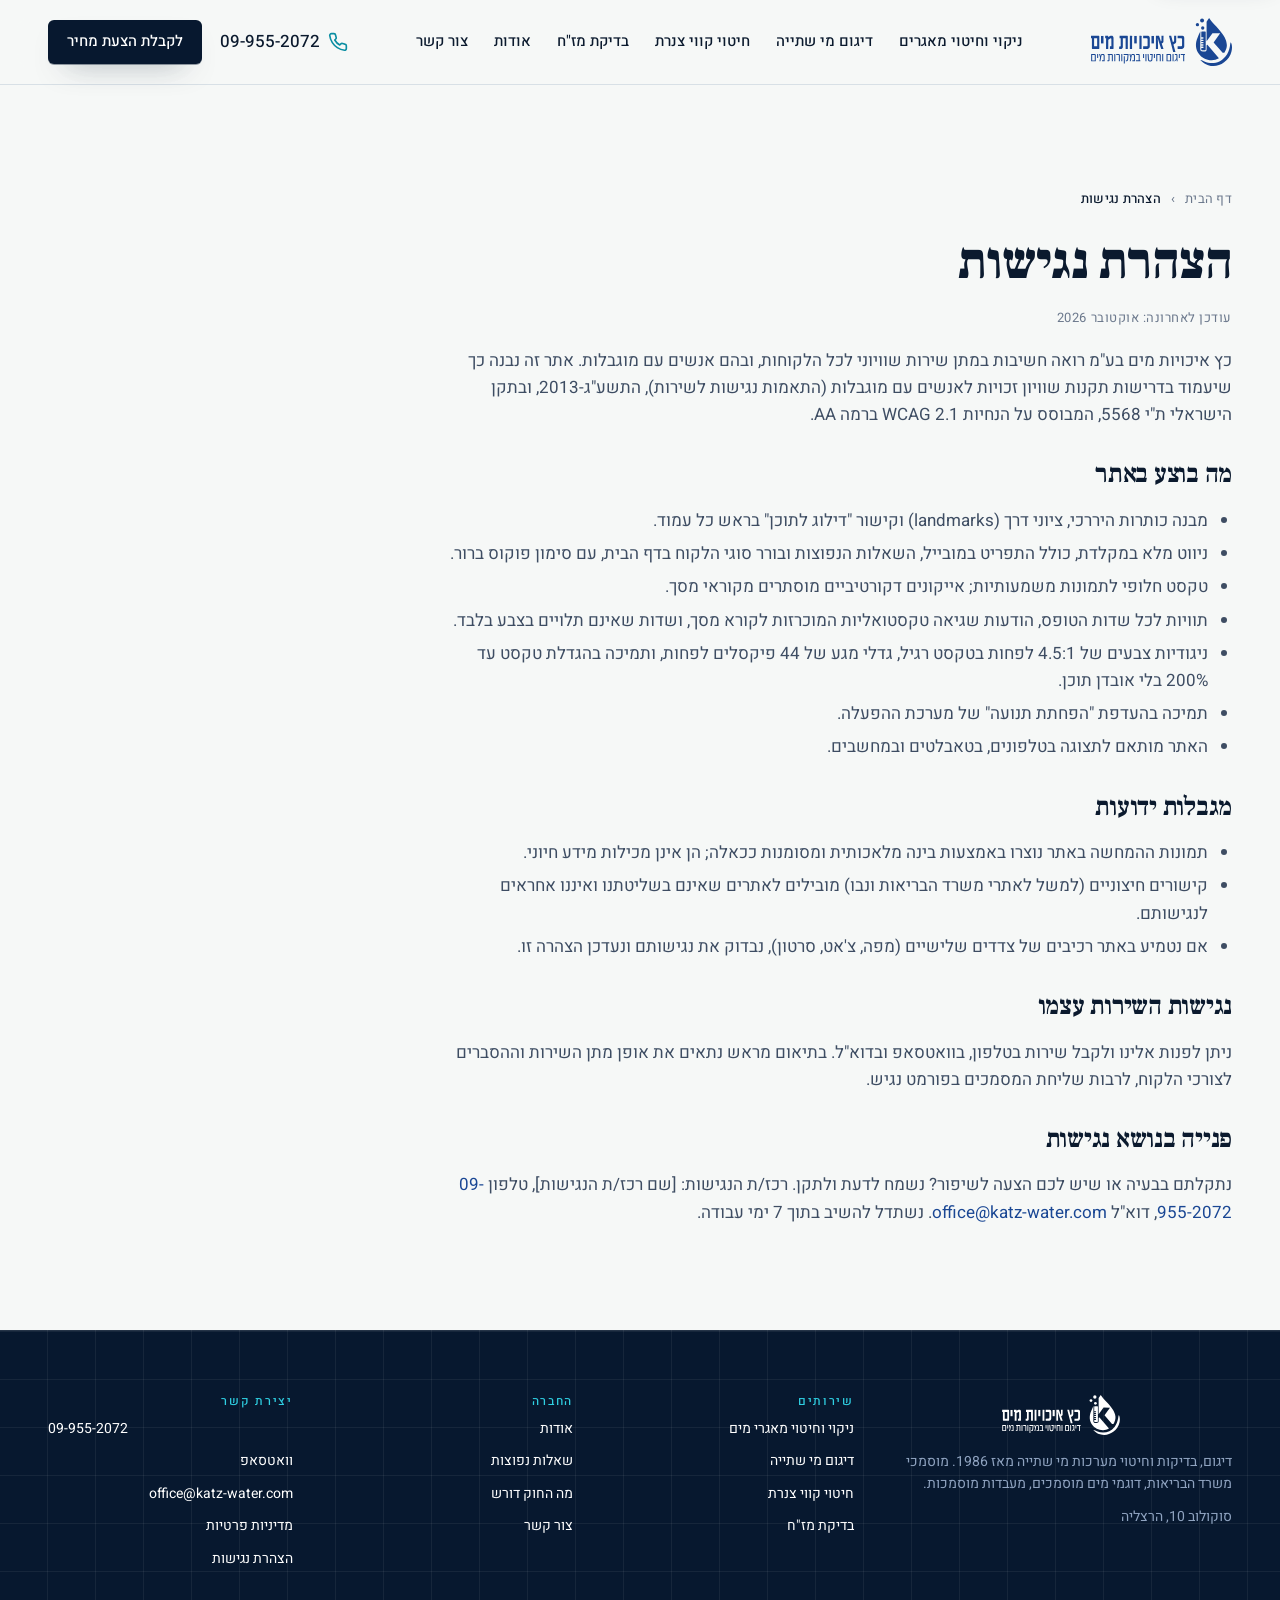
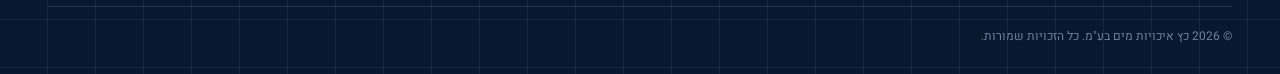
==== commit 574bcd1d: "Design v2 'lab report': serif display + Heebo, navy blueprint ground, interactive water-system schem" ====
--- a/accessibility/index.html
+++ b/accessibility/index.html
@@ -10,9 +10,8 @@
 <link rel="icon" href="../assets/logo-v.svg" type="image/svg+xml">
 <link rel="preconnect" href="https://fonts.googleapis.com">
 <link rel="preconnect" href="https://fonts.gstatic.com" crossorigin>
-<link href="https://fonts.googleapis.com/css2?family=Rubik:wght@500;700;800&family=Assistant:wght@400;600;700&display=swap" rel="stylesheet">
-<link rel="stylesheet" href="../assets/styles.css">
-<link rel="stylesheet" href="../assets/pages.css">
+<link href="https://fonts.googleapis.com/css2?family=Frank+Ruhl+Libre:wght@500;700;900&family=Heebo:wght@300;400;500;700&display=swap" rel="stylesheet">
+<link rel="stylesheet" href="../assets/site.css">
 </head>
 <body>
 <a class="skip-link" href="#main">דילוג לתוכן</a>
@@ -27,11 +26,11 @@
       <a href="../mazach/">בדיקת מז"ח</a>
       <a href="../#about">אודות</a>
       <a href="../#contact">צור קשר</a>
-      <div class="menu-cta"><a class="btn btn-primary" href="../#lead">הצעת מחיר תוך שעה</a></div>
+      <div class="menu-cta"><a class="btn btn-primary" href="../#lead">לקבלת הצעת מחיר</a></div>
     </nav>
     <div class="actions">
       <a class="phone" aria-label="התקשרו לכץ איכויות מים" href="tel:+97299552072" data-track="click_call" data-label="nav"><svg aria-hidden="true" viewBox="0 0 24 24" fill="none" stroke="currentColor" stroke-width="2" stroke-linecap="round" stroke-linejoin="round"><path d="M22 16.9v3a2 2 0 0 1-2.2 2 19.8 19.8 0 0 1-8.6-3.1 19.5 19.5 0 0 1-6-6A19.8 19.8 0 0 1 2.1 4.2 2 2 0 0 1 4.1 2h3a2 2 0 0 1 2 1.7c.1.9.4 1.8.7 2.6a2 2 0 0 1-.5 2.1L8.1 9.6a16 16 0 0 0 6 6l1.3-1.3a2 2 0 0 1 2.1-.4c.8.3 1.7.5 2.6.7a2 2 0 0 1 1.9 2z"/></svg><span class="num" data-phone>09-955-2072</span></a>
-      <a class="btn btn-primary" href="../#lead">הצעת מחיר תוך שעה</a>
+      <a class="btn btn-primary" href="../#lead">לקבלת הצעת מחיר</a>
       <button class="burger" type="button" aria-controls="menu" aria-expanded="false" aria-label="פתיחת תפריט"><svg class="bars" aria-hidden="true" viewBox="0 0 24 24" fill="none" stroke="currentColor" stroke-width="2" stroke-linecap="round"><path d="M4 7h16M4 12h16M4 17h16"/></svg><svg class="x" aria-hidden="true" viewBox="0 0 24 24" fill="none" stroke="currentColor" stroke-width="2" stroke-linecap="round"><path d="M6 6l12 12M18 6L6 18"/></svg></button>
     </div>
   </div>
--- a/assets/site.css
+++ b/assets/site.css
@@ -0,0 +1,600 @@
+/* ============================================================
+   כץ איכויות מים · מערכת עיצוב v2 "דוח מעבדה"
+   Editorial-technical: serif display (Frank Ruhl Libre), Heebo body,
+   navy ground, aqua "chlorine" accent, blueprint grid, numbered sections.
+   One stylesheet for every page.
+   ============================================================ */
+:root{
+  --navy:#07182f; --navy-2:#0c2449; --blue:#1a4794; --blue-deep:#123472;
+  --aqua:#2fd0e3; --aqua-ink:#0b8ea2; --aqua-soft:rgba(47,208,227,.14);
+  --ink:#0b1a2e; --body:#3e4d63; --muted:#6b788c; --faint:#97a3b5;
+  --paper:#f6f8f7; --paper-2:#edf1f1; --line:#d8e0e6; --line-strong:#b9c5d0;
+  --wa:#1fa855;
+  --display:'Frank Ruhl Libre','David Libre','Frank Ruehl CLM','Times New Roman',serif;
+  --text:'Heebo','Assistant','Segoe UI',Arial,sans-serif;
+  --max:1240px; --r:6px;
+  --grid:linear-gradient(to left,rgba(26,71,148,.07) 1px,transparent 1px),linear-gradient(to bottom,rgba(26,71,148,.07) 1px,transparent 1px);
+  --grid-dark:linear-gradient(to left,rgba(255,255,255,.06) 1px,transparent 1px),linear-gradient(to bottom,rgba(255,255,255,.06) 1px,transparent 1px);
+}
+*{box-sizing:border-box}
+html{scroll-behavior:smooth;scroll-padding-top:96px;overflow-x:hidden}
+body{margin:0;background:var(--paper);color:var(--ink);font-family:var(--text);font-size:17px;line-height:1.6;-webkit-font-smoothing:antialiased;counter-reset:sec}
+img,svg{max-width:100%;display:block}
+figure{margin:0;min-width:0}
+h1,h2,h3,h4{margin:0;font-family:var(--display);font-weight:700;line-height:1.1;text-wrap:balance;letter-spacing:-.01em}
+p{margin:0}
+ul{margin:0;padding:0;list-style:none}
+a{color:var(--blue);text-decoration:none}
+input,select,button,textarea{font-family:inherit}
+.wrap{max-width:var(--max);margin:0 auto;padding:0 28px}
+.num{direction:ltr;unicode-bidi:isolate;font-variant-numeric:tabular-nums}
+.accent{color:var(--aqua-ink)}
+[hidden]{display:none!important}
+:focus-visible{outline:3px solid var(--aqua);outline-offset:3px}
+@media(prefers-reduced-motion:reduce){html{scroll-behavior:auto}*{animation:none!important;transition:none!important}}
+
+/* ---------- type ---------- */
+.eyebrow{display:flex;align-items:center;gap:12px;font-weight:500;font-size:13px;letter-spacing:.14em;text-transform:uppercase;color:var(--aqua-ink)}
+.eyebrow::before{content:counter(sec,decimal-leading-zero);font-family:var(--display);font-weight:700;font-size:15px;letter-spacing:0;color:var(--blue);padding-inline-end:12px;border-inline-end:1px solid var(--line-strong)}
+.section .eyebrow::before{counter-increment:sec}
+.hero .eyebrow::before,.quick-lead .eyebrow::before{content:"§";counter-increment:none}
+.h2{font-size:clamp(32px,4vw,52px);font-weight:900;line-height:1.08}
+.lead{font-size:clamp(17px,1.35vw,19px);color:var(--body);max-width:620px;line-height:1.65}
+.sec-head{display:flex;flex-direction:column;gap:16px;max-width:780px;margin-bottom:48px}
+.sec-head.center{align-items:center;text-align:center;margin-inline:auto}
+.stack{display:flex;flex-direction:column;gap:22px}
+.grid2{display:grid;grid-template-columns:repeat(2,minmax(0,1fr));gap:72px;align-items:center}
+.section{padding:104px 0;position:relative}
+.section-tint{background:#fff;border-top:1px solid var(--line);border-bottom:1px solid var(--line)}
+.section-blue{background:var(--navy);color:#fff;background-image:radial-gradient(60% 50% at 85% 0%,rgba(47,208,227,.18),transparent 60%),var(--grid-dark);background-size:auto,48px 48px,48px 48px}
+.section-blue .eyebrow{color:var(--aqua)}
+.section-blue .eyebrow::before{color:#fff;border-color:rgba(255,255,255,.25)}
+.section-blue .h2,.section-blue h3{color:#fff}
+.section-blue .lead{color:#b7c6dd}
+
+/* ---------- buttons ---------- */
+.btn{display:inline-flex;align-items:center;justify-content:center;gap:10px;padding:15px 26px;border-radius:var(--r);font-weight:500;font-size:16px;border:1.5px solid transparent;cursor:pointer;min-height:48px;line-height:1.3;text-align:center;transition:transform .18s,background .18s,color .18s,border-color .18s,box-shadow .18s;white-space:normal;position:relative}
+.btn:hover{transform:translateY(-2px)}
+.btn:active{transform:translateY(0)}
+.btn svg{width:20px;height:20px;flex:none}
+.btn-primary{background:var(--navy);color:#fff;box-shadow:0 1px 0 rgba(7,24,47,.4),0 14px 30px -18px rgba(7,24,47,.7)}
+.btn-primary:hover{background:var(--blue);color:#fff}
+.btn-outline{background:transparent;color:var(--navy);border-color:var(--navy)}
+.btn-outline:hover{background:var(--navy);color:#fff}
+.btn-white{background:#fff;color:var(--navy)}
+.section-blue .btn-primary,.hero-dark .btn-primary,.final .btn-primary{background:var(--aqua);color:var(--navy);box-shadow:0 0 0 0 rgba(47,208,227,.4)}
+.section-blue .btn-primary:hover,.hero-dark .btn-primary:hover,.final .btn-primary:hover{background:#fff;color:var(--navy)}
+.section-blue .btn-outline,.hero-dark .btn-outline,.final .btn-outline{color:#fff;border-color:rgba(255,255,255,.55)}
+.section-blue .btn-outline:hover,.hero-dark .btn-outline:hover,.final .btn-outline:hover{background:#fff;color:var(--navy);border-color:#fff}
+.final .card .btn-primary{background:var(--navy);color:#fff}
+.final .card .btn-primary:hover{background:var(--blue)}
+
+/* ---------- navigation ---------- */
+.nav{position:sticky;top:0;z-index:40;background:rgba(246,248,247,.86);backdrop-filter:blur(14px);border-bottom:1px solid var(--line)}
+.nav .wrap{display:flex;align-items:center;justify-content:space-between;height:84px;gap:24px}
+.nav .logo{display:flex;align-items:center;min-height:44px}
+.nav .logo img{height:48px;width:auto}
+.menu{display:flex;align-items:center;gap:2px}
+.menu a{display:inline-flex;align-items:center;min-height:44px;padding:8px 12px;font-weight:500;font-size:15px;color:var(--ink);border-bottom:2px solid transparent;white-space:nowrap}
+.menu a:hover{color:var(--blue);border-color:var(--aqua)}
+.menu a[aria-current="page"]{color:var(--blue);border-color:var(--blue)}
+.menu .menu-cta{display:none}
+.nav .actions{display:flex;align-items:center;gap:18px}
+.nav .phone{display:flex;align-items:center;gap:8px;font-weight:500;font-size:17px;color:var(--ink);min-height:44px;white-space:nowrap}
+.nav .phone svg{width:20px;height:20px;color:var(--aqua-ink)}
+.nav .btn{padding:11px 18px;font-size:15px;min-height:42px;white-space:nowrap}
+.burger{display:none;width:44px;height:44px;border:1.5px solid var(--line-strong);border-radius:var(--r);background:#fff;color:var(--ink);align-items:center;justify-content:center;cursor:pointer;padding:0}
+.burger svg{width:22px;height:22px}
+.burger .x{display:none}
+.menu-open .burger .x{display:block}.menu-open .burger .bars{display:none}
+.skip-link{position:fixed;top:8px;right:8px;z-index:100;padding:12px 18px;border-radius:var(--r);background:#fff;box-shadow:0 4px 24px #0d1f3c33;transform:translateY(-150%)}
+.skip-link:focus{transform:translateY(0)}
+@media(max-width:1180px){.menu a{padding:8px 9px;font-size:14px}.nav .btn{display:none}}
+@media(max-width:1000px){
+  .nav .wrap{height:70px}
+  .nav .logo img{height:38px}
+  .burger{display:inline-flex}
+  .nav .phone span{display:none}
+  .nav .phone{min-width:44px;justify-content:center}
+  .menu{position:fixed;top:70px;right:0;left:0;bottom:0;background:var(--navy);background-image:var(--grid-dark);background-size:48px 48px;flex-direction:column;align-items:stretch;padding:18px 24px 120px;gap:0;overflow:auto;transform:translateX(100%);visibility:hidden;transition:transform .28s,visibility .28s;z-index:39}
+  .menu-open .menu{transform:none;visibility:visible}
+  .menu a{font-family:var(--display);font-size:26px;font-weight:700;color:#fff;padding:16px 4px;border:0;border-bottom:1px solid rgba(255,255,255,.12)}
+  .menu a:hover,.menu a[aria-current="page"]{color:var(--aqua);border-color:rgba(255,255,255,.12)}
+  .menu .menu-cta{display:block;margin-top:22px;border:0;padding:0}
+  .menu .menu-cta .btn{width:100%;background:var(--aqua);color:var(--navy);font-size:17px}
+  .menu-open{overflow:hidden}
+}
+
+/* ---------- hero (shared) ---------- */
+.hero{position:relative;overflow:hidden}
+.hero .ctas{display:flex;gap:12px;flex-wrap:wrap}
+.hero .note{display:flex;flex-wrap:wrap;gap:8px 18px;font-size:14px;color:var(--muted);font-weight:500}
+.hero .sub{font-size:clamp(17px,1.5vw,20px);line-height:1.6;color:var(--body);max-width:560px}
+.brand-watermark{display:none}
+
+/* home hero: dark, schematic */
+.hero-home{background:var(--navy);color:#fff;padding:72px 0 0;background-image:radial-gradient(50% 60% at 20% 20%,rgba(47,208,227,.16),transparent 60%),var(--grid-dark);background-size:auto,48px 48px,48px 48px}
+.hero-home .grid2{grid-template-columns:1.05fr .95fr;gap:48px;align-items:center;padding-bottom:72px}
+.hero-home .eyebrow{color:var(--aqua)}
+.hero-home .eyebrow::before{color:#fff;border-color:rgba(255,255,255,.3)}
+.hero-home h1{font-size:clamp(40px,5.4vw,78px);font-weight:900;line-height:1.04;color:#fff}
+.hero-home h1 .accent{color:var(--aqua);font-weight:500;font-style:italic}
+.hero-home .sub{color:#b7c6dd}
+.hero-home .note{color:#8fa3c0}
+.hero-stats{display:flex;gap:0;flex-wrap:wrap;border-top:1px solid rgba(255,255,255,.14);padding-top:22px;margin-top:6px}
+.hero-stats div{display:flex;flex-direction:column;gap:2px;padding-inline-end:28px;margin-inline-end:28px;border-inline-end:1px solid rgba(255,255,255,.14)}
+.hero-stats div:last-child{border:0;margin:0;padding:0}
+.hero-stats b{font-family:var(--display);font-size:30px;font-weight:700;color:#fff;line-height:1.1}
+.hero-stats span{font-size:13px;color:#8fa3c0;font-weight:400}
+/* reveal on load */
+.hero-home .stack>*{animation:rise .7s cubic-bezier(.2,.7,.2,1) both}
+.hero-home .stack>*:nth-child(2){animation-delay:.08s}.hero-home .stack>*:nth-child(3){animation-delay:.16s}.hero-home .stack>*:nth-child(4){animation-delay:.24s}.hero-home .stack>*:nth-child(5){animation-delay:.32s}
+@keyframes rise{from{opacity:0;transform:translateY(18px)}to{opacity:1;transform:none}}
+
+/* schematic */
+.schematic{position:relative;aspect-ratio:600/540;width:100%;animation:fadein 1s .3s both}
+@keyframes fadein{from{opacity:0}to{opacity:1}}
+.schematic svg{width:100%;height:100%;overflow:visible}
+.schematic .line{fill:none;stroke:rgba(255,255,255,.38);stroke-width:1.2;stroke-linecap:round;stroke-linejoin:round}
+.schematic .line.soft{stroke:rgba(255,255,255,.16)}
+.schematic .pipe{fill:none;stroke:var(--aqua);stroke-width:2.2;stroke-linecap:round;stroke-linejoin:round}
+.schematic .flow{fill:none;stroke:#fff;stroke-width:2.2;stroke-linecap:round;stroke-dasharray:4 14;animation:flow 2.4s linear infinite;opacity:.85}
+@keyframes flow{to{stroke-dashoffset:-36}}
+.schematic .water{fill:rgba(47,208,227,.22)}
+.schematic .glow{fill:var(--aqua);filter:drop-shadow(0 0 6px rgba(47,208,227,.9))}
+.schematic .label{font-family:var(--text);font-size:10px;fill:#8fa3c0;letter-spacing:.08em}
+.hot{position:absolute;display:inline-flex;align-items:center;gap:8px;padding:6px 10px 6px 6px;border-radius:999px;background:rgba(7,24,47,.78);border:1px solid rgba(47,208,227,.45);color:#fff;font-size:13px;font-weight:500;backdrop-filter:blur(6px);transform:translate(50%,-50%);white-space:nowrap;transition:background .18s,border-color .18s,transform .18s;min-height:34px}
+.hot b{display:inline-flex;align-items:center;justify-content:center;width:22px;height:22px;border-radius:50%;background:var(--aqua);color:var(--navy);font-family:var(--display);font-size:12px;font-weight:700}
+.hot:hover{background:var(--aqua);color:var(--navy);border-color:var(--aqua);transform:translate(50%,-50%) scale(1.04)}
+.hot:hover b{background:var(--navy);color:#fff}
+.hot small{display:block;font-weight:400;color:#8fa3c0;font-size:11px;line-height:1.2}
+.hot:hover small{color:rgba(7,24,47,.7)}
+.hots-mobile{display:none}
+
+/* service hero: light, spec sheet */
+.hero-svc{padding:28px 0 80px;background:#fff;background-image:var(--grid);background-size:48px 48px;border-bottom:1px solid var(--line)}
+.hero-svc .grid2{grid-template-columns:1.15fr .85fr;gap:56px;align-items:start}
+.hero-svc h1{font-size:clamp(38px,4.8vw,66px);font-weight:900;line-height:1.06}
+.hero-svc h1 .accent{color:var(--aqua-ink);font-weight:500;font-style:italic}
+.crumbs{display:flex;gap:10px;flex-wrap:wrap;font-size:13px;color:var(--muted);padding:18px 0 0;letter-spacing:.02em}
+.crumbs a{color:var(--muted)}
+.crumbs a:hover{color:var(--blue)}
+.crumbs span[aria-current]{color:var(--ink);font-weight:500}
+.facts{background:var(--navy);color:#fff;border-radius:var(--r);overflow:hidden;box-shadow:0 30px 60px -36px rgba(7,24,47,.6);background-image:var(--grid-dark);background-size:48px 48px}
+.facts-head{display:flex;align-items:center;gap:12px;padding:18px 24px;border-bottom:1px solid rgba(255,255,255,.14);font-family:var(--display);font-weight:700;font-size:20px;color:var(--aqua)}
+.facts-head svg{width:24px;height:24px}
+.facts dl{margin:0;padding:6px 24px 8px;display:grid;grid-template-columns:auto 1fr;gap:0 20px}
+.facts dt{font-size:12px;color:#8fa3c0;font-weight:500;letter-spacing:.1em;text-transform:uppercase;padding:13px 0;border-bottom:1px solid rgba(255,255,255,.1)}
+.facts dd{margin:0;font-size:15px;font-weight:400;padding:13px 0;border-bottom:1px solid rgba(255,255,255,.1);color:#e6edf7}
+.facts dt:nth-last-of-type(1),.facts dd:last-of-type{border-bottom:0}
+.facts-cta{padding:14px 24px 24px;display:flex;flex-direction:column;gap:10px}
+.facts-cta .btn{width:100%;background:var(--aqua);color:var(--navy)}
+.facts-cta .btn:hover{background:#fff}
+.facts-cta small{font-size:12px;color:#8fa3c0;text-align:center;letter-spacing:.04em}
+
+/* landing hero (reservoir page) */
+.hero:not(.hero-home):not(.hero-svc){padding:28px 0 72px;background:#fff;background-image:var(--grid);background-size:48px 48px;border-bottom:1px solid var(--line)}
+.hero:not(.hero-home) h1{font-size:clamp(38px,4.8vw,66px);font-weight:900;line-height:1.06}
+.hero:not(.hero-home) h1 .accent{color:var(--aqua-ink);font-weight:500;font-style:italic}
+.hero-photo{position:relative;border-radius:var(--r);overflow:hidden;isolation:isolate;background:var(--navy);box-shadow:0 30px 60px -36px rgba(7,24,47,.6)}
+.hero-photo img{width:100%;height:460px;object-fit:cover}
+.hero-photo::after{content:"";position:absolute;inset:45% 0 0;background:linear-gradient(transparent,rgba(7,24,47,.9));z-index:0}
+.hero-photo figcaption{position:absolute;top:12px;left:12px;background:rgba(7,24,47,.75);color:#b7c6dd;padding:4px 9px;border-radius:3px;font-size:11px;letter-spacing:.06em}
+.photo-label{position:absolute;bottom:24px;right:26px;left:24px;color:#fff;z-index:1}
+.photo-label span{display:block;font-size:12px;letter-spacing:.14em;text-transform:uppercase;color:var(--aqua);margin-bottom:6px}
+.photo-label strong{font-family:var(--display);font-size:26px;font-weight:700;line-height:1.25}
+
+/* ---------- trust strip ---------- */
+.trust{background:#fff;border-bottom:1px solid var(--line)}
+.trust .wrap{display:grid;grid-template-columns:repeat(4,minmax(0,1fr))}
+.trust .item{display:flex;align-items:center;gap:14px;padding:24px 20px;border-inline-start:1px solid var(--line)}
+.trust .item:first-child{border:0;padding-inline-start:0}
+.trust .item svg{width:30px;height:30px;color:var(--aqua-ink);flex:none}
+.trust b{display:block;font-family:var(--display);font-weight:700;font-size:18px;line-height:1.2}
+.trust span{font-size:13px;color:var(--muted)}
+
+/* ---------- chooser ---------- */
+.chooser{background:#fff;border:1px solid var(--line);border-radius:var(--r);overflow:hidden;box-shadow:0 30px 60px -40px rgba(7,24,47,.35)}
+.chooser-head{padding:28px 30px 0;display:flex;flex-direction:column;gap:6px}
+.chooser-head h2{font-size:28px;font-weight:900}
+.chooser-head p{font-size:15px;color:var(--muted)}
+.chooser-tabs{display:flex;gap:8px;flex-wrap:wrap;padding:18px 30px 0}
+.chooser-tabs button{border:1px solid var(--line-strong);background:#fff;border-radius:999px;padding:9px 16px;font-size:14px;font-weight:500;color:var(--body);cursor:pointer;min-height:40px;transition:all .15s}
+.chooser-tabs button:hover{border-color:var(--navy);color:var(--navy)}
+.chooser-tabs button[aria-selected="true"]{background:var(--navy);border-color:var(--navy);color:#fff}
+.chooser-panel{padding:20px 30px 30px;display:flex;flex-direction:column;gap:14px}
+.chooser-panel .why{font-size:15px;color:var(--body);line-height:1.55;padding:14px 16px;background:var(--paper);border-inline-start:3px solid var(--aqua);border-radius:3px}
+.chooser-list{display:flex;flex-direction:column;gap:8px}
+.chooser-list a{display:flex;align-items:center;justify-content:space-between;gap:12px;padding:12px 14px;border:1px solid var(--line);border-radius:var(--r);color:var(--ink);font-weight:500;font-size:15px;min-height:52px;transition:border-color .15s,background .15s}
+.chooser-list a:hover{border-color:var(--navy);background:#fff}
+.chooser-list a small{display:block;font-weight:400;color:var(--muted);font-size:13px}
+.chooser-list a.must{border-color:var(--aqua);background:var(--aqua-soft)}
+.chooser-list .tag{font-size:11px;font-weight:500;letter-spacing:.08em;color:var(--navy);background:#fff;border:1px solid var(--line-strong);border-radius:3px;padding:3px 8px;flex:none}
+.chooser-panel .btn{width:100%}
+.chooser-section{padding:72px 0;background:var(--paper)}
+.chooser-section .wrap{display:grid;grid-template-columns:.9fr 1.1fr;gap:56px;align-items:start}
+.chooser-section .sec-head{margin:0;position:sticky;top:110px}
+
+/* ---------- service cards ---------- */
+.services-grid{display:grid;grid-template-columns:repeat(4,minmax(0,1fr));gap:0;border:1px solid var(--line);border-radius:var(--r);overflow:hidden;background:#fff}
+.svc{display:flex;flex-direction:column;gap:14px;padding:32px 26px 26px;border-inline-start:1px solid var(--line);color:var(--ink);position:relative;transition:background .2s;background:#fff}
+.svc:first-child{border:0}
+.svc::before{content:counter(svc,decimal-leading-zero);counter-increment:svc;position:absolute;top:18px;left:22px;font-family:var(--display);font-size:52px;font-weight:900;color:var(--paper-2);line-height:1;transition:color .2s}
+.services-grid{counter-reset:svc}
+.svc:hover{background:var(--navy);color:#fff}
+.svc:hover::before{color:rgba(47,208,227,.25)}
+.svc .ic{width:52px;height:52px;border-radius:var(--r);background:var(--paper);display:flex;align-items:center;justify-content:center;color:var(--aqua-ink);transition:background .2s,color .2s}
+.svc:hover .ic{background:rgba(255,255,255,.08);color:var(--aqua)}
+.svc .ic svg{width:28px;height:28px}
+.svc h3{font-size:24px;font-weight:700}
+.svc p{font-size:15px;color:var(--body);flex:1;line-height:1.55}
+.svc:hover p{color:#b7c6dd}
+.svc .meta{display:flex;flex-direction:column;gap:6px;font-size:13px;color:var(--muted);border-top:1px solid var(--line);padding-top:12px}
+.svc .meta b{color:var(--ink);font-weight:500}
+.svc:hover .meta{border-color:rgba(255,255,255,.14);color:#8fa3c0}
+.svc:hover .meta b{color:#fff}
+.svc .more{font-weight:500;color:var(--blue);display:inline-flex;align-items:center;gap:6px;font-size:14px}
+.svc:hover .more{color:var(--aqua)}
+.svc .more svg{width:18px;height:18px;transform:scaleX(-1);transition:transform .2s}
+.svc:hover .more svg{transform:scaleX(-1) translateX(-4px)}
+
+/* ---------- why (dark) ---------- */
+.why-grid{display:grid;grid-template-columns:repeat(4,minmax(0,1fr));gap:0;border:1px solid rgba(255,255,255,.14)}
+.why{display:flex;flex-direction:column;gap:12px;padding:30px 26px;border-inline-start:1px solid rgba(255,255,255,.14)}
+.why:first-child{border:0}
+.why .n{font-family:var(--display);font-weight:900;font-size:48px;color:var(--aqua);line-height:1}
+.why h3{font-size:21px;font-weight:700;color:#fff}
+.why p{font-size:14px;color:#b7c6dd;line-height:1.55}
+
+/* ---------- segments ---------- */
+.segments{display:grid;grid-template-columns:repeat(3,minmax(0,1fr));gap:18px}
+.segment{padding:28px;background:#fff;border:1px solid var(--line);border-radius:var(--r);display:flex;flex-direction:column;gap:12px;transition:border-color .2s,transform .2s}
+.segment:hover{border-color:var(--navy);transform:translateY(-3px)}
+.segment .kw{font-size:12px;font-weight:500;color:var(--aqua-ink);letter-spacing:.12em;text-transform:uppercase}
+.segment h3{font-size:23px;font-weight:700}
+.segment p{font-size:15px;color:var(--body);line-height:1.55}
+.segment ul{display:flex;flex-direction:column;gap:6px;font-size:14px;color:var(--body);border-top:1px solid var(--line);padding-top:12px}
+.segment li{display:flex;gap:8px;align-items:flex-start}
+.segment li::before{content:"";width:6px;height:6px;border-radius:50%;background:var(--aqua);flex:none;margin-top:9px}
+
+/* ---------- regulation table ---------- */
+.table-scroll{overflow-x:auto}
+.reg-table{width:100%;border-collapse:separate;border-spacing:0;border:1px solid var(--line);border-radius:var(--r);overflow:hidden;font-size:15px;background:#fff}
+.reg-table th,.reg-table td{padding:18px 20px;text-align:start;vertical-align:top;border-bottom:1px solid var(--line)}
+.reg-table th{background:var(--navy);color:var(--aqua);font-weight:500;font-size:12px;letter-spacing:.12em;text-transform:uppercase}
+.reg-table tr:last-child td{border-bottom:0}
+.reg-table td b{display:block;font-family:var(--display);font-weight:700;font-size:18px;line-height:1.25}
+.reg-table td small{display:block;color:var(--muted);font-size:13px;margin-top:4px}
+.reg-table a{text-decoration:underline;text-underline-offset:3px;text-decoration-color:var(--aqua)}
+
+/* ---------- steps ---------- */
+.steps{display:grid;grid-template-columns:repeat(3,minmax(0,1fr));gap:0;border:1px solid var(--line);border-radius:var(--r);overflow:hidden;background:#fff}
+.step{padding:30px 28px;display:flex;flex-direction:column;gap:10px;border-inline-start:1px solid var(--line)}
+.step:first-child{border:0}
+.step .n{font-family:var(--display);font-weight:700;font-size:13px;color:var(--aqua-ink);letter-spacing:.1em}
+.step h3{font-size:22px;font-weight:700}
+.step p{font-size:15px;color:var(--body);line-height:1.55}
+.step-detail{font-size:15px;color:var(--body)}
+.step-detail summary{cursor:pointer;font-weight:500;color:var(--blue)}
+.step-detail p{margin-top:10px}
+.steps-big{display:grid;grid-template-columns:repeat(2,minmax(0,1fr));gap:0;border:1px solid rgba(255,255,255,.14)}
+.step-big{display:grid;grid-template-columns:72px 1fr;gap:16px;padding:28px;border-bottom:1px solid rgba(255,255,255,.14)}
+.step-big:nth-child(odd){border-inline-end:1px solid rgba(255,255,255,.14)}
+.step-big:nth-last-child(-n+2){border-bottom:0}
+.step-big .n{font-family:var(--display);font-weight:900;font-size:48px;color:var(--aqua);line-height:1}
+.step-big h3{font-size:21px;font-weight:700;margin-bottom:6px;color:#fff}
+.step-big p{font-size:14px;color:#b7c6dd;line-height:1.55}
+.section:not(.section-blue) .steps-big{border-color:var(--line);background:#fff}
+.section:not(.section-blue) .step-big{border-color:var(--line)}
+.section:not(.section-blue) .step-big .n{color:var(--aqua-ink)}
+.section:not(.section-blue) .step-big h3{color:var(--ink)}
+.section:not(.section-blue) .step-big p{color:var(--body)}
+
+/* ---------- triggers / tests ---------- */
+.triggers{display:grid;grid-template-columns:repeat(3,minmax(0,1fr));gap:16px}
+.trigger{display:flex;gap:14px;align-items:flex-start;padding:22px;border-radius:var(--r);background:#fff;border:1px solid var(--line);transition:border-color .2s}
+.trigger:hover{border-color:var(--navy)}
+.trigger .ic{width:42px;height:42px;border-radius:var(--r);background:var(--aqua-soft);display:flex;align-items:center;justify-content:center;flex:none;color:var(--aqua-ink)}
+.trigger .ic svg{width:22px;height:22px}
+.trigger b{display:block;font-family:var(--display);font-size:19px;font-weight:700;margin-bottom:4px;line-height:1.25}
+.trigger span{font-size:14px;color:var(--body);line-height:1.55}
+.tests{display:grid;grid-template-columns:repeat(3,minmax(0,1fr));gap:0;border:1px solid var(--line);border-radius:var(--r);overflow:hidden;background:#fff}
+.test{padding:20px;border-inline-start:1px solid var(--line);border-bottom:1px solid var(--line)}
+.test:nth-child(3n+1){border-inline-start:0}
+.test b{display:block;font-family:var(--display);font-size:17px;font-weight:700;margin-bottom:4px;line-height:1.25}
+.test span{font-size:13px;color:var(--muted);line-height:1.5}
+
+/* ---------- icon list, checklist, deliverables ---------- */
+.icon-list{display:flex;flex-direction:column;gap:18px}
+.icon-list li{display:flex;gap:16px;align-items:flex-start}
+.icon-list .ic{display:flex;align-items:center;justify-content:center;width:44px;height:44px;border-radius:var(--r);background:var(--aqua-soft);color:var(--aqua-ink);flex:none}
+.icon-list .ic svg{width:22px;height:22px}
+.icon-list b{display:block;font-family:var(--display);font-size:19px;font-weight:700}
+.icon-list span{font-size:15px;color:var(--body)}
+.checklist{display:flex;flex-direction:column;gap:12px}
+.checklist li{display:flex;gap:12px;align-items:center;font-size:15px}
+.checklist svg{width:20px;height:20px;flex:none;color:var(--aqua-ink)}
+.deliver-list{display:flex;flex-direction:column;gap:0;border:1px solid var(--line);border-radius:var(--r);overflow:hidden;background:#fff}
+.deliver-list li{display:flex;gap:14px;align-items:center;padding:16px 18px;font-size:16px;border-bottom:1px solid var(--line)}
+.deliver-list li:last-child{border:0}
+.deliver-list svg{width:24px;height:24px;flex:none;color:var(--aqua-ink)}
+.deliver-list b{font-weight:500}
+.deliver-list span{color:var(--muted);font-size:14px}
+.section-blue .deliver-list{border-color:rgba(255,255,255,.14);background:transparent}
+.section-blue .deliver-list li{border-color:rgba(255,255,255,.14)}
+.section-blue .deliver-list svg{color:var(--aqua)}
+.section-blue .deliver-list span{color:#b7c6dd}
+.reg-grid{display:grid;grid-template-columns:1.1fr .9fr;gap:72px;align-items:start}
+.reg-points{display:flex;flex-direction:column;gap:12px}
+.reg-points li{display:flex;gap:14px;align-items:flex-start;padding:16px 18px;background:rgba(255,255,255,.06);border:1px solid rgba(255,255,255,.12);border-radius:var(--r)}
+.reg-points svg{width:24px;height:24px;flex:none;margin-top:2px;color:var(--aqua)}
+.reg-points b{display:block;font-size:17px;font-weight:500}
+.reg-points span{font-size:14px;color:#b7c6dd}
+.reg-points a{color:#fff;text-decoration:underline;text-decoration-color:var(--aqua)}
+.more-info{border:1px solid rgba(255,255,255,.2);border-radius:var(--r);padding:16px 18px}
+.more-info summary{cursor:pointer;font-weight:500;color:var(--aqua)}
+.more-info .reg-points{margin-top:16px}
+.reg-side{background:#fff;color:var(--ink);border-radius:var(--r);padding:32px;display:flex;flex-direction:column;gap:16px;box-shadow:0 30px 60px -36px rgba(7,24,47,.5)}
+.reg-side h3{font-size:24px;font-weight:700}
+.reg-side .lab{background:var(--paper);border-inline-start:3px solid var(--aqua);padding:14px 16px;font-size:14px;color:var(--body)}
+.reg-side .btn{width:100%}
+.section:not(.section-blue) .reg-points li{background:#fff;border-color:var(--line)}
+.section:not(.section-blue) .reg-points svg{color:var(--aqua-ink)}
+.section:not(.section-blue) .reg-points span{color:var(--body)}
+.section:not(.section-blue) .reg-points a{color:var(--blue)}
+.section:not(.section-blue) .more-info{border-color:var(--line)}
+.section:not(.section-blue) .more-info summary{color:var(--blue)}
+.section:not(.section-blue) .reg-side{border:1px solid var(--line);box-shadow:none}
+
+/* ---------- certificate / sample report ---------- */
+.cert{background:#fff;border-radius:3px;padding:40px;border:1px solid var(--line);box-shadow:0 30px 60px -30px rgba(7,24,47,.4);display:flex;flex-direction:column;gap:18px;position:relative;background-image:var(--grid);background-size:24px 24px;transform:rotate(-1.5deg)}
+.cert::before{content:"";position:absolute;inset:10px;border:1px solid var(--line);pointer-events:none}
+.cert .head{display:flex;align-items:center;justify-content:space-between;gap:12px;flex-wrap:wrap}
+.cert .head img{height:40px;width:auto}
+.cert .head small{font-size:11px;color:var(--aqua-ink);font-weight:500;letter-spacing:.1em;text-transform:uppercase}
+.cert h3{font-size:24px;font-weight:900;text-align:center;color:var(--navy)}
+.cert .sub{text-align:center;font-size:12px;color:var(--muted)}
+.cert .rows{display:grid;grid-template-columns:38% 62%;row-gap:10px;font-size:14px;border-top:1px dashed var(--line-strong);padding-top:14px}
+.cert .rows span:nth-child(odd){color:var(--muted);font-size:12px;letter-spacing:.06em;text-transform:uppercase}
+.cert .sig{display:flex;justify-content:space-between;align-items:flex-end;font-size:11px;color:var(--muted);margin-top:10px;gap:16px}
+.cert .sig i{display:block;width:min(130px,28vw);height:1px;background:var(--ink);margin-bottom:4px}
+.service-photo{overflow:hidden;border-radius:var(--r);background:var(--navy);border:1px solid var(--line)}
+.service-photo img{width:100%;height:360px;object-fit:cover}
+.service-photo figcaption{padding:10px 14px;font-size:12px;color:#b7c6dd;letter-spacing:.06em;background:var(--navy)}
+
+/* ---------- case (reservoir page) ---------- */
+.case-section{padding:40px 0 0;background:var(--paper)}
+.case-card{display:grid;grid-template-columns:1.15fr 1fr;border:1px solid var(--line);border-radius:var(--r);overflow:hidden;background:#fff}
+.case-story{padding:32px;display:flex;flex-direction:column;align-items:flex-start;gap:14px;min-width:0}
+.case-meta{display:flex;gap:8px;align-items:center;flex-wrap:wrap;font-size:12px;color:var(--muted);letter-spacing:.06em}
+.case-meta svg{width:18px;height:18px;color:var(--aqua-ink);flex:none}
+.case-story h2{font-size:clamp(24px,2.4vw,32px);font-weight:900}
+.case-story p{font-size:16px;line-height:1.6;color:var(--body)}
+.case-source{display:inline-flex;gap:8px;align-items:center;min-height:44px;text-decoration:underline;text-underline-offset:4px;text-decoration-color:var(--aqua);font-weight:500;font-size:15px}
+.case-source svg{width:16px;height:16px}
+.case-note{font-size:13px;color:var(--muted)}
+.case-story .case-note{border-top:1px solid var(--line);padding-top:12px}
+.case-solution{padding:32px;background:var(--navy);color:#fff;display:flex;flex-direction:column;gap:18px;min-width:0;background-image:var(--grid-dark);background-size:48px 48px}
+.case-solution h3{font-size:26px;font-weight:700;color:#fff}
+.case-actions{display:grid;gap:12px}
+.case-actions li{display:flex;gap:12px;align-items:center;font-weight:500;font-size:16px}
+.case-actions svg{width:24px;height:24px;flex:none;color:var(--aqua)}
+.case-actions small{display:block;font-size:13px;font-weight:400;color:#b7c6dd}
+.case-solution .btn-primary{background:var(--aqua);color:var(--navy)}
+.case-solution .btn-primary:hover{background:#fff}
+.case-solution .case-note{color:#8fa3c0}
+
+/* ---------- quick lead (reservoir page) ---------- */
+.quick-lead{padding:40px 0 0;background:var(--paper)}
+.quick-lead .card{box-shadow:none}
+.quick-lead form>.stack{display:grid;grid-template-columns:1fr 1fr 1.2fr;align-items:end;gap:14px}
+.quick-lead h3,.quick-lead .hint,.quick-lead .fine,.quick-lead .form-status{grid-column:1/-1}
+.quick-lead .fine{text-align:right}
+.quick-lead .row2{grid-template-columns:1fr 1fr}
+.quick-lead button{grid-column:1/-1;max-width:380px;justify-self:start}
+
+/* ---------- pricing (no numbers) ---------- */
+.quote-card{display:grid;grid-template-columns:minmax(0,1.2fr) minmax(0,1fr);border:1px solid var(--line);border-radius:var(--r);overflow:hidden;background:#fff}
+.quote-intro{padding:40px;gap:18px}
+.quote-price{display:flex;flex-direction:column;align-items:flex-start;justify-content:center;gap:14px;padding:40px;background:var(--navy);color:#fff;background-image:var(--grid-dark);background-size:48px 48px}
+.quote-label{font-size:12px;font-weight:500;letter-spacing:.12em;text-transform:uppercase;color:var(--aqua)}
+.quote-amount{font-family:var(--display);font-size:30px;font-weight:700;line-height:1.2;color:#fff}
+.quote-small{font-size:14px;color:#b7c6dd;line-height:1.5}
+.quote-intro .quote-small{color:var(--muted)}
+.quote-includes{display:flex;flex-wrap:wrap;gap:10px 18px;font-size:15px;font-weight:500}
+.quote-includes li{display:flex;gap:7px;align-items:center}
+.quote-includes li::before{content:"✓";color:var(--aqua-ink);font-weight:700}
+.quote-price .btn{width:100%;background:var(--aqua);color:var(--navy)}
+.quote-price .btn:hover{background:#fff}
+.price-factors{display:flex;flex-direction:column;gap:10px}
+.price-factors li{display:flex;gap:10px;align-items:flex-start;font-size:15px;color:var(--body)}
+.price-factors svg{width:18px;height:18px;flex:none;color:var(--aqua-ink);margin-top:4px}
+
+/* ---------- proof / chips ---------- */
+.proof{text-align:center;display:flex;flex-direction:column;align-items:center;gap:28px}
+.proof h2{font-size:clamp(28px,3.4vw,40px);font-weight:900}
+.chips{display:flex;gap:10px;flex-wrap:wrap;justify-content:center}
+.chips span{background:#fff;border:1px solid var(--line-strong);border-radius:999px;padding:9px 18px;font-weight:500;font-size:14px;color:var(--body)}
+
+/* ---------- faq ---------- */
+.faq-grid{display:grid;grid-template-columns:.8fr 1.2fr;gap:72px;align-items:start}
+.faq{border-top:1px solid var(--line-strong)}
+.faq details{border-bottom:1px solid var(--line)}
+.faq summary{cursor:pointer;list-style:none;padding:22px 0;font-family:var(--display);font-weight:700;font-size:21px;display:flex;justify-content:space-between;align-items:center;gap:16px}
+.faq summary::-webkit-details-marker{display:none}
+.faq summary::after{content:"+";font-family:var(--display);font-size:28px;color:var(--aqua-ink);flex:none;transition:transform .2s}
+.faq details[open] summary::after{transform:rotate(45deg)}
+.faq .a{padding:0 0 22px;font-size:16px;color:var(--body);line-height:1.6}
+
+/* ---------- related ---------- */
+.related{display:grid;grid-template-columns:repeat(3,minmax(0,1fr));gap:0;border:1px solid var(--line);border-radius:var(--r);overflow:hidden;background:#fff}
+.related a{display:flex;flex-direction:column;gap:8px;padding:26px;border-inline-start:1px solid var(--line);color:var(--ink);transition:background .2s}
+.related a:first-child{border:0}
+.related a:hover{background:var(--navy);color:#fff}
+.related b{font-family:var(--display);font-size:21px;font-weight:700}
+.related span{font-size:14px;color:var(--muted)}
+.related a:hover span{color:#b7c6dd}
+
+/* ---------- about ---------- */
+.about-grid{display:grid;grid-template-columns:1fr 1fr;gap:56px;align-items:center}
+.about-card{background:#fff;border:1px solid var(--line);border-radius:var(--r);padding:30px;display:flex;flex-direction:column;gap:0}
+.about-card .row{display:flex;gap:12px;align-items:flex-start;font-size:15px;padding:14px 0;border-bottom:1px solid var(--line)}
+.about-card .row:last-child{border:0}
+.about-card .row svg{width:20px;height:20px;flex:none;color:var(--aqua-ink);margin-top:3px}
+.about-card .row b{font-size:12px;letter-spacing:.1em;text-transform:uppercase;color:var(--muted);font-weight:500}
+.about-card .row a{font-weight:500}
+
+/* ---------- forms ---------- */
+.card{background:#fff;border-radius:var(--r);padding:34px;border:1px solid var(--line);display:flex;flex-direction:column;gap:16px;color:var(--ink);box-shadow:0 30px 60px -36px rgba(7,24,47,.5)}
+.card h3{font-size:26px;font-weight:900}
+.card .hint{font-size:15px;color:var(--muted)}
+.field{display:flex;flex-direction:column;gap:6px}
+.field label{font-weight:500;font-size:12px;letter-spacing:.1em;text-transform:uppercase;color:var(--muted)}
+.field input,.field select,.field textarea{font-size:16px;padding:13px 14px;border:1px solid var(--line-strong);border-radius:4px;background:#fff;color:var(--ink);outline:none;width:100%;transition:border-color .15s,box-shadow .15s}
+.field input:focus,.field select:focus,.field textarea:focus{border-color:var(--navy);box-shadow:0 0 0 3px var(--aqua-soft)}
+.field input.err{border-color:#c0392b}
+.field input[type="tel"]{direction:ltr;text-align:right}
+.row2{display:grid;grid-template-columns:repeat(2,minmax(0,1fr));gap:12px}
+.card .btn{width:100%;padding:17px;font-size:17px}
+.card .fine{font-size:12px;color:var(--muted);text-align:center;line-height:1.5}
+.hp{position:absolute;width:1px;height:1px;opacity:0;overflow:hidden;pointer-events:none;margin:0;padding:0;border:0}
+.card .success{display:none;text-align:center;padding:16px 0}
+.card .success svg{width:56px;height:56px;margin:0 auto 12px;color:var(--wa)}
+.card.sent form{display:none}.card.sent .success{display:block}
+.form-status{font-size:14px;line-height:1.5;color:#a42e25}
+.form-status:empty{display:none}
+
+/* ---------- final / contact ---------- */
+.final{position:relative;overflow:hidden}
+.final .contact{display:flex;flex-direction:column;gap:12px;font-weight:500;font-size:20px}
+.final .contact a{color:#fff;display:flex;align-items:center;gap:12px;min-height:44px}
+.final .contact a:hover{color:var(--aqua)}
+.final .contact svg{width:22px;height:22px;color:var(--aqua)}
+.final .card h3{font-size:24px}
+
+/* ---------- footer ---------- */
+.footer{background:var(--navy);color:#b7c6dd;padding:64px 0 28px;font-size:14px;background-image:var(--grid-dark);background-size:48px 48px;border-top:1px solid rgba(255,255,255,.12)}
+.footer a{color:#fff}
+.footer a:hover{color:var(--aqua)}
+.footer .cols{display:grid;grid-template-columns:1.4fr 1fr 1fr 1fr;gap:36px;padding-bottom:36px;border-bottom:1px solid rgba(255,255,255,.12)}
+.footer .col{display:flex;flex-direction:column;gap:10px}
+.footer .col h4{margin:0;font-family:var(--text);font-size:12px;letter-spacing:.14em;text-transform:uppercase;color:var(--aqua);font-weight:500}
+.footer .col p{color:#8fa3c0;line-height:1.6}
+.footer .col img{height:40px;width:auto;margin-bottom:6px}
+.footer .bottom{display:flex;justify-content:space-between;gap:16px;flex-wrap:wrap;padding-top:20px;font-size:12px;color:#6f819c}
+footer:not(.footer){padding:28px 0;font-size:14px;color:var(--muted)}
+
+/* ---------- legal prose ---------- */
+.prose{max-width:800px;display:flex;flex-direction:column;gap:18px;font-size:17px;color:var(--body)}
+.prose h1{font-size:clamp(32px,4vw,52px);font-weight:900;color:var(--ink)}
+.prose h2{font-size:26px;color:var(--ink);margin-top:14px}
+.prose ul{list-style:disc;padding-inline-start:24px;display:flex;flex-direction:column;gap:6px}
+.prose .updated{font-size:13px;color:var(--muted);letter-spacing:.04em}
+
+/* ---------- sticky mobile bar ---------- */
+.mbar{position:fixed;bottom:0;left:0;right:0;z-index:50;display:none;grid-template-columns:1.6fr 1fr;gap:10px;padding:10px 12px calc(10px + env(safe-area-inset-bottom));background:var(--navy);border-top:1px solid rgba(255,255,255,.14)}
+.mbar .btn{padding:13px;font-size:15px;min-height:48px}
+.mbar .btn-primary{background:var(--wa);color:#fff}
+.mbar .btn-outline{color:#fff;border-color:rgba(255,255,255,.5)}
+
+/* ---------- scroll reveal (class added by JS) ---------- */
+.rv{opacity:0;transform:translateY(16px);transition:opacity .6s cubic-bezier(.2,.7,.2,1),transform .6s cubic-bezier(.2,.7,.2,1)}
+.rv.in{opacity:1;transform:none}
+.rv:nth-child(2){transition-delay:.06s}.rv:nth-child(3){transition-delay:.12s}.rv:nth-child(4){transition-delay:.18s}.rv:nth-child(5){transition-delay:.24s}.rv:nth-child(6){transition-delay:.3s}
+
+/* ---------- responsive ---------- */
+@media(max-width:1100px){
+  .services-grid,.why-grid{grid-template-columns:repeat(2,minmax(0,1fr))}
+  .svc:nth-child(3){border-inline-start:0}.svc:nth-child(-n+2){border-bottom:1px solid var(--line)}
+  .why:nth-child(3){border-inline-start:0}.why:nth-child(-n+2){border-bottom:1px solid rgba(255,255,255,.14)}
+}
+@media(max-width:1000px){
+  .grid2,.reg-grid,.faq-grid,.about-grid,.hero-home .grid2,.hero-svc .grid2,.chooser-section .wrap{grid-template-columns:1fr;gap:40px}
+  .chooser-section .sec-head{position:static}
+  .steps,.trust .wrap{grid-template-columns:repeat(2,minmax(0,1fr))}
+  .step:nth-child(3){border-inline-start:0;border-top:1px solid var(--line);grid-column:1/-1}
+  .trust .item{border:0;border-top:1px solid var(--line);padding-inline-start:0}
+  .segments,.triggers,.tests,.related{grid-template-columns:repeat(2,minmax(0,1fr))}
+  .test:nth-child(3n+1){border-inline-start:1px solid var(--line)}.test:nth-child(2n+1){border-inline-start:0}
+  .related a:nth-child(3){border-inline-start:0;border-top:1px solid var(--line);grid-column:1/-1}
+  .footer .cols{grid-template-columns:1fr 1fr}
+  .hero-home{padding-top:48px}
+  .hero-home .grid2{padding-bottom:48px}
+  .hero-svc{padding-bottom:48px}
+  .section{padding:72px 0}
+  .quick-lead form>.stack{grid-template-columns:1fr 1fr}
+  .quick-lead .row2{grid-column:1/-1}
+}
+@media(max-width:640px){
+  .wrap{padding:0 20px}
+  .section{padding:56px 0}
+  .sec-head{margin-bottom:28px}
+  .h2{font-size:30px}
+  .hero-home{padding-top:32px}
+  .hero-home .grid2{gap:28px;padding-bottom:36px}
+  .hero-home h1{font-size:clamp(34px,9.4vw,42px)}
+  .hero .ctas .btn{width:100%}
+  .hero-stats div{padding-inline-end:16px;margin-inline-end:16px}
+  .hero-stats b{font-size:22px}
+  .hot{display:none}
+  .hots-mobile{display:grid;grid-template-columns:1fr 1fr;gap:8px;margin-top:14px}
+  .hots-mobile a{display:flex;align-items:center;gap:8px;padding:10px;border:1px solid rgba(47,208,227,.4);border-radius:var(--r);color:#fff;font-size:13px;font-weight:500;min-height:48px}
+  .hots-mobile b{display:inline-flex;align-items:center;justify-content:center;width:22px;height:22px;border-radius:50%;background:var(--aqua);color:var(--navy);font-family:var(--display);font-size:12px;flex:none}
+  .hero:not(.hero-home) h1,.hero-svc h1{font-size:clamp(32px,8.8vw,40px)}
+  .hero-photo img{height:220px}
+  .photo-label{bottom:16px;right:16px}
+  .photo-label strong{font-size:20px}
+  .case-card{grid-template-columns:1fr}
+  .case-story,.case-solution{padding:22px 20px}
+  .trust .wrap{grid-template-columns:1fr 1fr;padding:12px 20px}
+  .trust .item{padding:12px 8px;align-items:flex-start;gap:8px}
+  .trust .item svg{width:24px;height:24px}
+  .trust b{font-size:15px}
+  .trust span{font-size:12px;display:block;line-height:1.4}
+  .services-grid,.why-grid,.segments,.triggers,.tests,.related,.steps-big,.steps{grid-template-columns:1fr}
+  .svc,.why,.step,.test,.related a{border-inline-start:0!important;border-bottom:1px solid var(--line)}
+  .why{border-color:rgba(255,255,255,.14)}
+  .step-big{grid-template-columns:52px 1fr;border-inline-end:0!important}
+  .step-big:nth-last-child(-n+2){border-bottom:1px solid rgba(255,255,255,.14)}
+  .step-big .n{font-size:36px}
+  .card,.reg-side,.cert,.quote-intro,.quote-price,.chooser-head,.chooser-tabs,.chooser-panel{padding-inline:20px}
+  .card{padding-block:24px}
+  .cert{transform:none;padding:24px 18px}
+  .cert .rows{grid-template-columns:1fr;row-gap:4px}
+  .cert .rows span:nth-child(even){margin-bottom:9px}
+  .quote-card{grid-template-columns:1fr}
+  .quote-intro,.quote-price{padding-block:28px}
+  .quote-includes{flex-direction:column;gap:8px}
+  .quick-lead form>.stack{display:flex;align-items:stretch}
+  .quick-lead button{max-width:none}
+  .quick-lead .row2{display:grid;grid-template-columns:1fr}
+  .facts dl{grid-template-columns:1fr}
+  .facts dt{padding-bottom:0;border-bottom:0}
+  .facts dd{padding-top:4px}
+  .reg-table{font-size:14px}
+  .reg-table th,.reg-table td{padding:12px}
+  .footer .cols{grid-template-columns:1fr;gap:26px}
+  .final .contact{font-size:17px}
+  .final .contact a{overflow-wrap:anywhere}
+  .mbar{display:grid}
+  body{padding-bottom:84px}
+  .chooser-tabs button{font-size:13px;padding:8px 12px}
+  .faq summary{font-size:18px}
+}
+@media(max-width:360px){
+  .wrap{padding-inline:16px}
+  .trust .wrap{grid-template-columns:1fr}
+  .hots-mobile{grid-template-columns:1fr}
+}
+
+/* polish after first v2 render */
+.hero-stats b{font-size:26px}
+.hero-stats span{white-space:nowrap}
+.hero-stats div{padding-inline-end:22px;margin-inline-end:22px}
+.schematic .label{direction:rtl;unicode-bidi:plaintext}
+@media(max-width:640px){
+  .hero-stats{display:grid;grid-template-columns:repeat(3,minmax(0,1fr));gap:12px}
+  .hero-stats div{padding:0;margin:0;border:0}
+  .hero-stats span{white-space:normal;font-size:12px}
+}
+@media(max-width:640px){.hero-stats b{font-size:20px}}
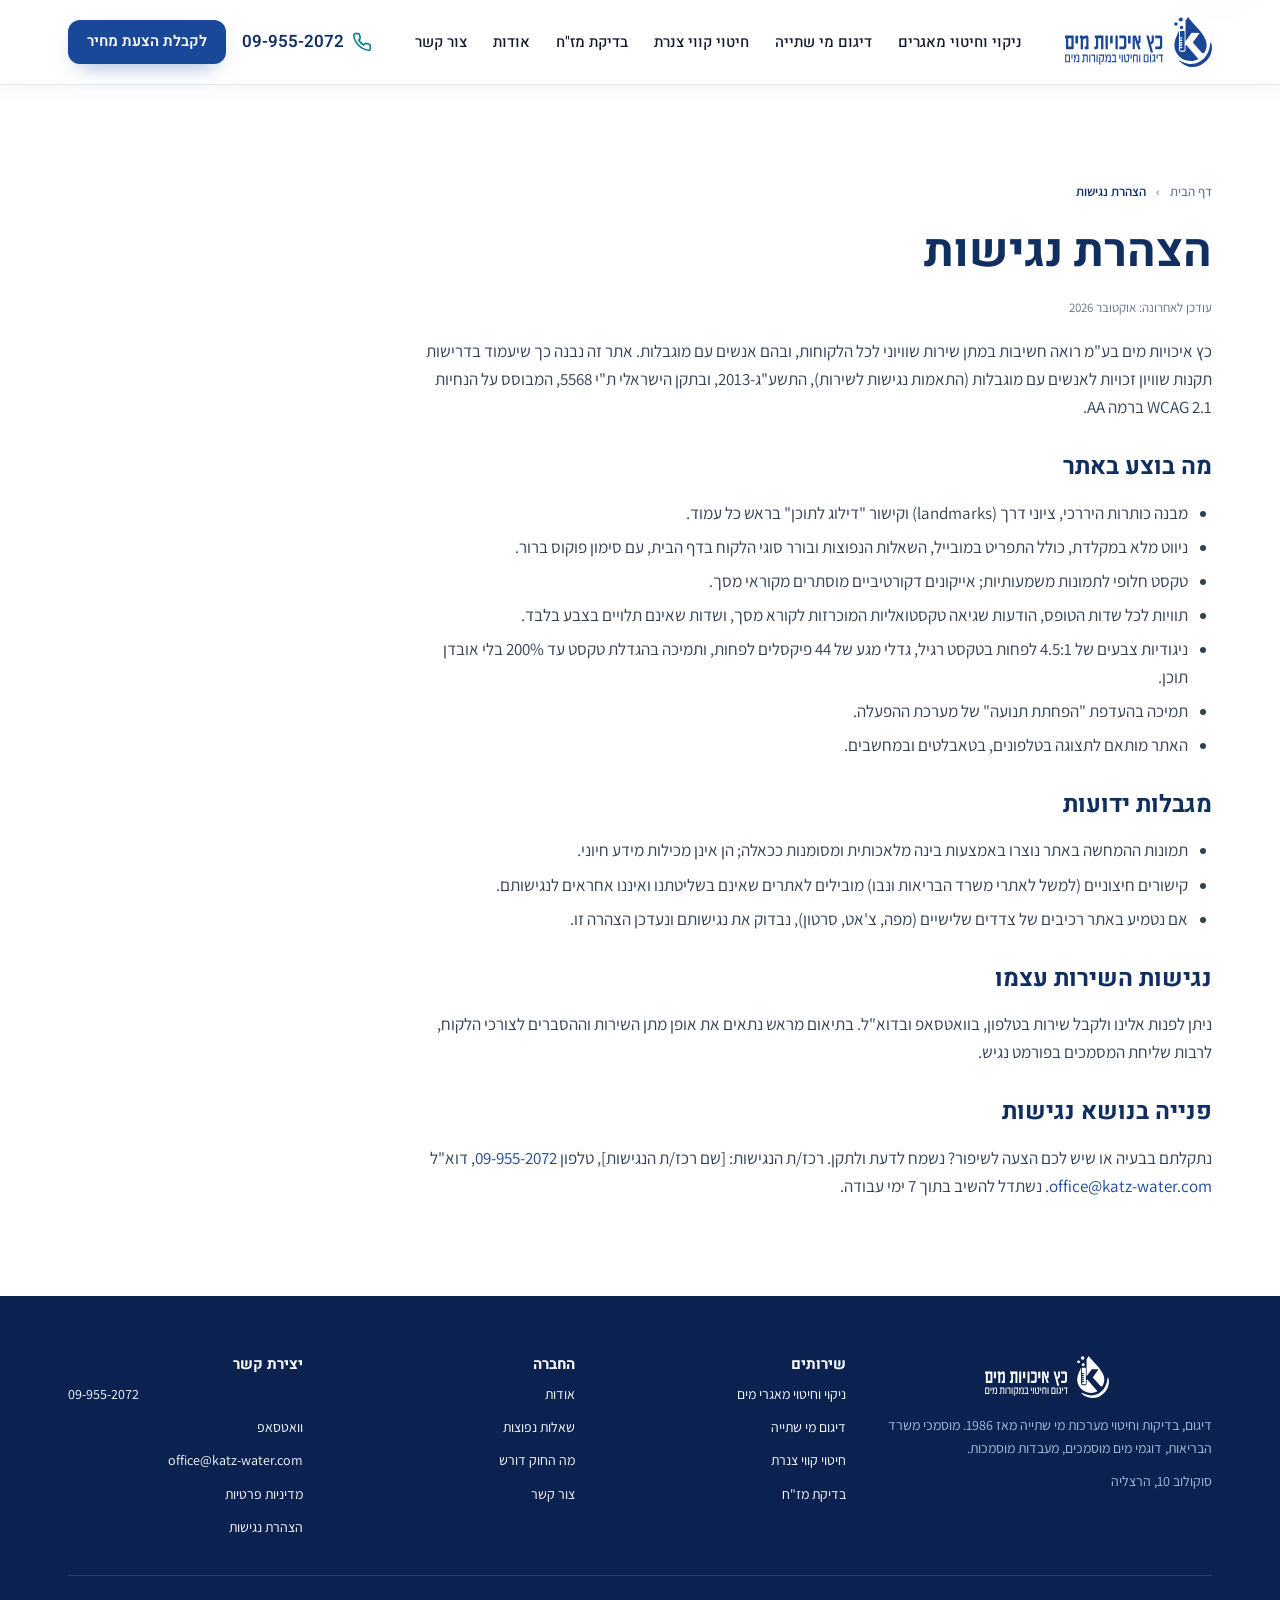
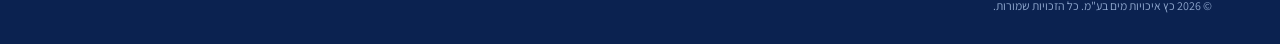
==== commit 858cf093: "Adopt design version B (clean & professional) as the single site: site-clean.css becomes site.css, H" ====
--- a/accessibility/index.html
+++ b/accessibility/index.html
@@ -10,7 +10,7 @@
 <link rel="icon" href="../assets/logo-v.svg" type="image/svg+xml">
 <link rel="preconnect" href="https://fonts.googleapis.com">
 <link rel="preconnect" href="https://fonts.gstatic.com" crossorigin>
-<link href="https://fonts.googleapis.com/css2?family=Frank+Ruhl+Libre:wght@500;700;900&family=Heebo:wght@300;400;500;700&display=swap" rel="stylesheet">
+<link href="https://fonts.googleapis.com/css2?family=Heebo:wght@500;600;700&family=Assistant:wght@400;500;600;700&display=swap" rel="stylesheet">
 <link rel="stylesheet" href="../assets/site.css">
 </head>
 <body>
--- a/assets/site.css
+++ b/assets/site.css
@@ -1,107 +1,102 @@
 /* ============================================================
-   כץ איכויות מים · מערכת עיצוב v2 "דוח מעבדה"
-   Editorial-technical: serif display (Frank Ruhl Libre), Heebo body,
-   navy ground, aqua "chlorine" accent, blueprint grid, numbered sections.
-   One stylesheet for every page.
+   כץ איכויות מים · מערכת עיצוב "נקי ומקצועי" (קונספט 1)
+   White + light-sky grounds, logo blue, turquoise touches, green only for WhatsApp.
+   Heebo headings (600/700), Assistant body. 16px radius, thin borders, soft shadows.
+   Same class names as site.css: one stylesheet for every page.
    ============================================================ */
 :root{
-  --navy:#07182f; --navy-2:#0c2449; --blue:#1a4794; --blue-deep:#123472;
-  --aqua:#2fd0e3; --aqua-ink:#0b8ea2; --aqua-soft:rgba(47,208,227,.14);
-  --ink:#0b1a2e; --body:#3e4d63; --muted:#6b788c; --faint:#97a3b5;
-  --paper:#f6f8f7; --paper-2:#edf1f1; --line:#d8e0e6; --line-strong:#b9c5d0;
-  --wa:#1fa855;
-  --display:'Frank Ruhl Libre','David Libre','Frank Ruehl CLM','Times New Roman',serif;
-  --text:'Heebo','Assistant','Segoe UI',Arial,sans-serif;
-  --max:1240px; --r:6px;
-  --grid:linear-gradient(to left,rgba(26,71,148,.07) 1px,transparent 1px),linear-gradient(to bottom,rgba(26,71,148,.07) 1px,transparent 1px);
-  --grid-dark:linear-gradient(to left,rgba(255,255,255,.06) 1px,transparent 1px),linear-gradient(to bottom,rgba(255,255,255,.06) 1px,transparent 1px);
+  --blue:#194898; --blue-dark:#102F60; --blue-deep:#0b2250;
+  --turq:#06B6D4; --teal:#089D9A; --turq-soft:#E0F6FA; --turq-ink:#0a7f91;
+  --wa:#10B981; --wa-dark:#0a9a6a;
+  --ink:#0F172A; --body:#334155; --muted:#64748B; --faint:#94A3B8;
+  --sky:#F5FAFD; --sky-2:#E9F4FB; --sky-3:#D9ECF8;
+  --line:#DCEAF4; --line-strong:#C4DBEB;
+  --head:'Heebo','Assistant','Segoe UI',Arial,sans-serif;
+  --text:'Assistant','Heebo','Segoe UI',Arial,sans-serif;
+  --max:1200px; --r:16px; --r-sm:12px; --r-xs:8px;
+  --shadow:0 8px 30px rgba(22,64,110,.08); --shadow-lg:0 24px 60px -24px rgba(22,64,110,.22);
+  --waves:url("data:image/svg+xml,%3Csvg xmlns='http://www.w3.org/2000/svg' viewBox='0 0 1440 240' fill='none'%3E%3Cpath d='M0 118C200 42 339 195 565 115S1037 35 1440 108' stroke='%23B6E9F8' stroke-width='3'/%3E%3Cpath d='M0 145C220 72 385 225 614 144S1090 63 1440 132' stroke='%23D1F0FB' stroke-width='3'/%3E%3Cpath d='M0 169C180 97 395 241 635 167S1033 94 1440 165' stroke='%23E7F7FC' stroke-width='4'/%3E%3C/svg%3E");
 }
 *{box-sizing:border-box}
 html{scroll-behavior:smooth;scroll-padding-top:96px;overflow-x:hidden}
-body{margin:0;background:var(--paper);color:var(--ink);font-family:var(--text);font-size:17px;line-height:1.6;-webkit-font-smoothing:antialiased;counter-reset:sec}
+body{margin:0;background:#fff;color:var(--ink);font-family:var(--text);font-size:17px;line-height:1.65;-webkit-font-smoothing:antialiased}
 img,svg{max-width:100%;display:block}
 figure{margin:0;min-width:0}
-h1,h2,h3,h4{margin:0;font-family:var(--display);font-weight:700;line-height:1.1;text-wrap:balance;letter-spacing:-.01em}
+h1,h2,h3,h4{margin:0;font-family:var(--head);font-weight:700;line-height:1.15;text-wrap:balance;color:var(--blue-dark)}
 p{margin:0}
 ul{margin:0;padding:0;list-style:none}
 a{color:var(--blue);text-decoration:none}
 input,select,button,textarea{font-family:inherit}
 .wrap{max-width:var(--max);margin:0 auto;padding:0 28px}
 .num{direction:ltr;unicode-bidi:isolate;font-variant-numeric:tabular-nums}
-.accent{color:var(--aqua-ink)}
+.accent{color:var(--teal)}
 [hidden]{display:none!important}
-:focus-visible{outline:3px solid var(--aqua);outline-offset:3px}
+:focus-visible{outline:3px solid var(--turq);outline-offset:3px;border-radius:4px}
 @media(prefers-reduced-motion:reduce){html{scroll-behavior:auto}*{animation:none!important;transition:none!important}}
 
 /* ---------- type ---------- */
-.eyebrow{display:flex;align-items:center;gap:12px;font-weight:500;font-size:13px;letter-spacing:.14em;text-transform:uppercase;color:var(--aqua-ink)}
-.eyebrow::before{content:counter(sec,decimal-leading-zero);font-family:var(--display);font-weight:700;font-size:15px;letter-spacing:0;color:var(--blue);padding-inline-end:12px;border-inline-end:1px solid var(--line-strong)}
-.section .eyebrow::before{counter-increment:sec}
-.hero .eyebrow::before,.quick-lead .eyebrow::before{content:"§";counter-increment:none}
-.h2{font-size:clamp(32px,4vw,52px);font-weight:900;line-height:1.08}
-.lead{font-size:clamp(17px,1.35vw,19px);color:var(--body);max-width:620px;line-height:1.65}
-.sec-head{display:flex;flex-direction:column;gap:16px;max-width:780px;margin-bottom:48px}
+.eyebrow{display:inline-flex;align-items:center;gap:8px;align-self:flex-start;font-family:var(--head);font-weight:600;font-size:13px;color:var(--blue);background:var(--turq-soft);border:1px solid #c6ecf3;border-radius:999px;padding:6px 14px;line-height:1.3}
+.eyebrow::before{content:"";width:8px;height:8px;border-radius:50%;background:var(--turq);flex:none}
+.h2{font-size:clamp(30px,3.4vw,44px);font-weight:700;line-height:1.15}
+.lead{font-size:clamp(17px,1.3vw,19px);color:var(--body);max-width:640px;line-height:1.7}
+.sec-head{display:flex;flex-direction:column;gap:14px;max-width:760px;margin-bottom:44px}
 .sec-head.center{align-items:center;text-align:center;margin-inline:auto}
 .stack{display:flex;flex-direction:column;gap:22px}
-.grid2{display:grid;grid-template-columns:repeat(2,minmax(0,1fr));gap:72px;align-items:center}
-.section{padding:104px 0;position:relative}
-.section-tint{background:#fff;border-top:1px solid var(--line);border-bottom:1px solid var(--line)}
-.section-blue{background:var(--navy);color:#fff;background-image:radial-gradient(60% 50% at 85% 0%,rgba(47,208,227,.18),transparent 60%),var(--grid-dark);background-size:auto,48px 48px,48px 48px}
-.section-blue .eyebrow{color:var(--aqua)}
-.section-blue .eyebrow::before{color:#fff;border-color:rgba(255,255,255,.25)}
-.section-blue .h2,.section-blue h3{color:#fff}
-.section-blue .lead{color:#b7c6dd}
+.grid2{display:grid;grid-template-columns:repeat(2,minmax(0,1fr));gap:64px;align-items:center}
+.section{padding:96px 0;position:relative}
+.section-tint{background:var(--sky)}
+.section-blue{background:linear-gradient(180deg,var(--sky-2),var(--sky));position:relative}
+.section-blue::before{content:"";position:absolute;inset:auto 0 0;height:240px;background:var(--waves) center bottom/1440px 240px no-repeat;opacity:.9;pointer-events:none}
+.section-blue>.wrap{position:relative;z-index:1}
+.section-blue .lead{color:var(--body)}
 
 /* ---------- buttons ---------- */
-.btn{display:inline-flex;align-items:center;justify-content:center;gap:10px;padding:15px 26px;border-radius:var(--r);font-weight:500;font-size:16px;border:1.5px solid transparent;cursor:pointer;min-height:48px;line-height:1.3;text-align:center;transition:transform .18s,background .18s,color .18s,border-color .18s,box-shadow .18s;white-space:normal;position:relative}
+.btn{display:inline-flex;align-items:center;justify-content:center;gap:10px;padding:14px 26px;border-radius:var(--r-sm);font-family:var(--head);font-weight:600;font-size:16px;border:1.5px solid transparent;cursor:pointer;min-height:48px;line-height:1.3;text-align:center;transition:transform .18s,background .18s,color .18s,border-color .18s,box-shadow .18s;white-space:normal;position:relative}
 .btn:hover{transform:translateY(-2px)}
 .btn:active{transform:translateY(0)}
 .btn svg{width:20px;height:20px;flex:none}
-.btn-primary{background:var(--navy);color:#fff;box-shadow:0 1px 0 rgba(7,24,47,.4),0 14px 30px -18px rgba(7,24,47,.7)}
-.btn-primary:hover{background:var(--blue);color:#fff}
-.btn-outline{background:transparent;color:var(--navy);border-color:var(--navy)}
-.btn-outline:hover{background:var(--navy);color:#fff}
-.btn-white{background:#fff;color:var(--navy)}
-.section-blue .btn-primary,.hero-dark .btn-primary,.final .btn-primary{background:var(--aqua);color:var(--navy);box-shadow:0 0 0 0 rgba(47,208,227,.4)}
-.section-blue .btn-primary:hover,.hero-dark .btn-primary:hover,.final .btn-primary:hover{background:#fff;color:var(--navy)}
-.section-blue .btn-outline,.hero-dark .btn-outline,.final .btn-outline{color:#fff;border-color:rgba(255,255,255,.55)}
-.section-blue .btn-outline:hover,.hero-dark .btn-outline:hover,.final .btn-outline:hover{background:#fff;color:var(--navy);border-color:#fff}
-.final .card .btn-primary{background:var(--navy);color:#fff}
-.final .card .btn-primary:hover{background:var(--blue)}
+.btn-primary{background:var(--blue);color:#fff;box-shadow:0 10px 24px -12px rgba(25,72,152,.6)}
+.btn-primary:hover{background:var(--blue-dark);color:#fff}
+.btn-outline{background:#fff;color:var(--blue);border-color:var(--blue)}
+.btn-outline:hover{background:var(--sky-2);color:var(--blue-dark)}
+.btn-white{background:#fff;color:var(--blue)}
+/* WhatsApp is the only green on the site */
+.btn[href^="https://wa.me"]{background:var(--wa);color:#fff;box-shadow:0 10px 24px -12px rgba(16,185,129,.6)}
+.btn[href^="https://wa.me"]:hover{background:var(--wa-dark);color:#fff}
 
 /* ---------- navigation ---------- */
-.nav{position:sticky;top:0;z-index:40;background:rgba(246,248,247,.86);backdrop-filter:blur(14px);border-bottom:1px solid var(--line)}
+.nav{position:sticky;top:0;z-index:40;background:rgba(255,255,255,.92);backdrop-filter:blur(14px);border-bottom:1px solid var(--line);box-shadow:0 4px 20px rgba(22,64,110,.05)}
 .nav .wrap{display:flex;align-items:center;justify-content:space-between;height:84px;gap:24px}
 .nav .logo{display:flex;align-items:center;min-height:44px}
-.nav .logo img{height:48px;width:auto}
+.nav .logo img{height:50px;width:auto}
 .menu{display:flex;align-items:center;gap:2px}
-.menu a{display:inline-flex;align-items:center;min-height:44px;padding:8px 12px;font-weight:500;font-size:15px;color:var(--ink);border-bottom:2px solid transparent;white-space:nowrap}
-.menu a:hover{color:var(--blue);border-color:var(--aqua)}
-.menu a[aria-current="page"]{color:var(--blue);border-color:var(--blue)}
+.menu a{display:inline-flex;align-items:center;min-height:44px;padding:8px 12px;font-family:var(--head);font-weight:500;font-size:15px;color:var(--ink);border-radius:var(--r-xs);white-space:nowrap}
+.menu a:hover{color:var(--blue);background:var(--sky-2)}
+.menu a[aria-current="page"]{color:var(--blue);background:var(--turq-soft)}
 .menu .menu-cta{display:none}
-.nav .actions{display:flex;align-items:center;gap:18px}
-.nav .phone{display:flex;align-items:center;gap:8px;font-weight:500;font-size:17px;color:var(--ink);min-height:44px;white-space:nowrap}
-.nav .phone svg{width:20px;height:20px;color:var(--aqua-ink)}
+.nav .actions{display:flex;align-items:center;gap:16px}
+.nav .phone{display:flex;align-items:center;gap:8px;font-family:var(--head);font-weight:600;font-size:17px;color:var(--blue-dark);min-height:44px;white-space:nowrap}
+.nav .phone svg{width:20px;height:20px;color:var(--turq-ink)}
 .nav .btn{padding:11px 18px;font-size:15px;min-height:42px;white-space:nowrap}
-.burger{display:none;width:44px;height:44px;border:1.5px solid var(--line-strong);border-radius:var(--r);background:#fff;color:var(--ink);align-items:center;justify-content:center;cursor:pointer;padding:0}
+.burger{display:none;width:44px;height:44px;border:1.5px solid var(--line-strong);border-radius:var(--r-sm);background:#fff;color:var(--blue-dark);align-items:center;justify-content:center;cursor:pointer;padding:0}
 .burger svg{width:22px;height:22px}
 .burger .x{display:none}
 .menu-open .burger .x{display:block}.menu-open .burger .bars{display:none}
-.skip-link{position:fixed;top:8px;right:8px;z-index:100;padding:12px 18px;border-radius:var(--r);background:#fff;box-shadow:0 4px 24px #0d1f3c33;transform:translateY(-150%)}
+.skip-link{position:fixed;top:8px;right:8px;z-index:100;padding:12px 18px;border-radius:var(--r-sm);background:#fff;box-shadow:var(--shadow-lg);transform:translateY(-150%)}
 .skip-link:focus{transform:translateY(0)}
 @media(max-width:1180px){.menu a{padding:8px 9px;font-size:14px}.nav .btn{display:none}}
 @media(max-width:1000px){
   .nav .wrap{height:70px}
-  .nav .logo img{height:38px}
+  .nav .logo img{height:40px}
   .burger{display:inline-flex}
   .nav .phone span{display:none}
   .nav .phone{min-width:44px;justify-content:center}
-  .menu{position:fixed;top:70px;right:0;left:0;bottom:0;background:var(--navy);background-image:var(--grid-dark);background-size:48px 48px;flex-direction:column;align-items:stretch;padding:18px 24px 120px;gap:0;overflow:auto;transform:translateX(100%);visibility:hidden;transition:transform .28s,visibility .28s;z-index:39}
+  .menu{position:fixed;top:70px;right:0;left:0;bottom:0;background:#fff;flex-direction:column;align-items:stretch;padding:14px 20px 120px;gap:4px;overflow:auto;transform:translateX(100%);visibility:hidden;transition:transform .28s,visibility .28s;z-index:39}
   .menu-open .menu{transform:none;visibility:visible}
-  .menu a{font-family:var(--display);font-size:26px;font-weight:700;color:#fff;padding:16px 4px;border:0;border-bottom:1px solid rgba(255,255,255,.12)}
-  .menu a:hover,.menu a[aria-current="page"]{color:var(--aqua);border-color:rgba(255,255,255,.12)}
-  .menu .menu-cta{display:block;margin-top:22px;border:0;padding:0}
-  .menu .menu-cta .btn{width:100%;background:var(--aqua);color:var(--navy);font-size:17px}
+  .menu a{font-size:20px;font-weight:600;color:var(--blue-dark);padding:16px 14px;border-radius:var(--r-sm);background:var(--sky)}
+  .menu a:hover,.menu a[aria-current="page"]{color:var(--blue);background:var(--turq-soft)}
+  .menu .menu-cta{display:block;margin-top:18px}
+  .menu .menu-cta .btn{width:100%;font-size:17px}
   .menu-open{overflow:hidden}
 }
 
@@ -109,284 +104,234 @@
 .hero{position:relative;overflow:hidden}
 .hero .ctas{display:flex;gap:12px;flex-wrap:wrap}
 .hero .note{display:flex;flex-wrap:wrap;gap:8px 18px;font-size:14px;color:var(--muted);font-weight:500}
-.hero .sub{font-size:clamp(17px,1.5vw,20px);line-height:1.6;color:var(--body);max-width:560px}
+.hero .sub{font-size:clamp(17px,1.4vw,20px);line-height:1.65;color:var(--body);max-width:560px}
 .brand-watermark{display:none}
 
-/* home hero: dark, schematic */
-.hero-home{background:var(--navy);color:#fff;padding:72px 0 0;background-image:radial-gradient(50% 60% at 20% 20%,rgba(47,208,227,.16),transparent 60%),var(--grid-dark);background-size:auto,48px 48px,48px 48px}
-.hero-home .grid2{grid-template-columns:1.05fr .95fr;gap:48px;align-items:center;padding-bottom:72px}
-.hero-home .eyebrow{color:var(--aqua)}
-.hero-home .eyebrow::before{color:#fff;border-color:rgba(255,255,255,.3)}
-.hero-home h1{font-size:clamp(40px,5.4vw,78px);font-weight:900;line-height:1.04;color:#fff}
-.hero-home h1 .accent{color:var(--aqua);font-weight:500;font-style:italic}
-.hero-home .sub{color:#b7c6dd}
-.hero-home .note{color:#8fa3c0}
-.hero-stats{display:flex;gap:0;flex-wrap:wrap;border-top:1px solid rgba(255,255,255,.14);padding-top:22px;margin-top:6px}
-.hero-stats div{display:flex;flex-direction:column;gap:2px;padding-inline-end:28px;margin-inline-end:28px;border-inline-end:1px solid rgba(255,255,255,.14)}
-.hero-stats div:last-child{border:0;margin:0;padding:0}
-.hero-stats b{font-family:var(--display);font-size:30px;font-weight:700;color:#fff;line-height:1.1}
-.hero-stats span{font-size:13px;color:#8fa3c0;font-weight:400}
-/* reveal on load */
+/* home hero: light, photo */
+.hero-home{background:linear-gradient(180deg,var(--sky-2) 0%,#fff 100%);padding:64px 0 0}
+.hero-home::before{content:"";position:absolute;inset:auto 0 0;height:240px;background:var(--waves) center bottom/1440px 240px no-repeat;pointer-events:none}
+.hero-home .grid2{grid-template-columns:1.05fr .95fr;gap:56px;align-items:center;padding-bottom:88px;position:relative;z-index:1}
+.hero-home h1{font-size:clamp(38px,4.8vw,64px);font-weight:700;line-height:1.1;color:var(--blue-dark)}
+.hero-home h1 .accent{color:var(--blue)}
+.hero-stats{display:grid;grid-template-columns:repeat(3,minmax(0,1fr));gap:12px;margin-top:4px}
+.hero-stats div{display:flex;flex-direction:column;gap:2px;padding:14px 16px;background:#fff;border:1px solid var(--line);border-radius:var(--r-sm);box-shadow:var(--shadow)}
+.hero-stats b{font-family:var(--head);font-size:24px;font-weight:700;color:var(--blue);line-height:1.1}
+.hero-stats span{font-size:13px;color:var(--muted);font-weight:500}
 .hero-home .stack>*{animation:rise .7s cubic-bezier(.2,.7,.2,1) both}
 .hero-home .stack>*:nth-child(2){animation-delay:.08s}.hero-home .stack>*:nth-child(3){animation-delay:.16s}.hero-home .stack>*:nth-child(4){animation-delay:.24s}.hero-home .stack>*:nth-child(5){animation-delay:.32s}
 @keyframes rise{from{opacity:0;transform:translateY(18px)}to{opacity:1;transform:none}}
-
-/* schematic */
-.schematic{position:relative;aspect-ratio:600/540;width:100%;animation:fadein 1s .3s both}
-@keyframes fadein{from{opacity:0}to{opacity:1}}
-.schematic svg{width:100%;height:100%;overflow:visible}
-.schematic .line{fill:none;stroke:rgba(255,255,255,.38);stroke-width:1.2;stroke-linecap:round;stroke-linejoin:round}
-.schematic .line.soft{stroke:rgba(255,255,255,.16)}
-.schematic .pipe{fill:none;stroke:var(--aqua);stroke-width:2.2;stroke-linecap:round;stroke-linejoin:round}
-.schematic .flow{fill:none;stroke:#fff;stroke-width:2.2;stroke-linecap:round;stroke-dasharray:4 14;animation:flow 2.4s linear infinite;opacity:.85}
-@keyframes flow{to{stroke-dashoffset:-36}}
-.schematic .water{fill:rgba(47,208,227,.22)}
-.schematic .glow{fill:var(--aqua);filter:drop-shadow(0 0 6px rgba(47,208,227,.9))}
-.schematic .label{font-family:var(--text);font-size:10px;fill:#8fa3c0;letter-spacing:.08em}
-.hot{position:absolute;display:inline-flex;align-items:center;gap:8px;padding:6px 10px 6px 6px;border-radius:999px;background:rgba(7,24,47,.78);border:1px solid rgba(47,208,227,.45);color:#fff;font-size:13px;font-weight:500;backdrop-filter:blur(6px);transform:translate(50%,-50%);white-space:nowrap;transition:background .18s,border-color .18s,transform .18s;min-height:34px}
-.hot b{display:inline-flex;align-items:center;justify-content:center;width:22px;height:22px;border-radius:50%;background:var(--aqua);color:var(--navy);font-family:var(--display);font-size:12px;font-weight:700}
-.hot:hover{background:var(--aqua);color:var(--navy);border-color:var(--aqua);transform:translate(50%,-50%) scale(1.04)}
-.hot:hover b{background:var(--navy);color:#fff}
-.hot small{display:block;font-weight:400;color:#8fa3c0;font-size:11px;line-height:1.2}
-.hot:hover small{color:rgba(7,24,47,.7)}
-.hots-mobile{display:none}
-
-/* service hero: light, spec sheet */
-.hero-svc{padding:28px 0 80px;background:#fff;background-image:var(--grid);background-size:48px 48px;border-bottom:1px solid var(--line)}
-.hero-svc .grid2{grid-template-columns:1.15fr .85fr;gap:56px;align-items:start}
-.hero-svc h1{font-size:clamp(38px,4.8vw,66px);font-weight:900;line-height:1.06}
-.hero-svc h1 .accent{color:var(--aqua-ink);font-weight:500;font-style:italic}
-.crumbs{display:flex;gap:10px;flex-wrap:wrap;font-size:13px;color:var(--muted);padding:18px 0 0;letter-spacing:.02em}
+.hero-photo{position:relative;border-radius:22px;overflow:hidden;isolation:isolate;background:var(--sky-3);box-shadow:var(--shadow-lg);animation:fadein .9s .2s both}
+@keyframes fadein{from{opacity:0;transform:scale(.98)}to{opacity:1;transform:none}}
+.hero-photo img{width:100%;height:520px;object-fit:cover}
+.hero-photo figcaption{position:absolute;top:14px;left:14px;background:rgba(255,255,255,.9);color:var(--muted);padding:5px 10px;border-radius:999px;font-size:12px;font-weight:500}
+.hero-photo .photo-label{position:absolute;bottom:0;right:0;left:0;padding:60px 24px 22px;background:linear-gradient(transparent,rgba(16,47,96,.85));color:#fff}
+.photo-label span{display:block;font-size:12px;font-weight:600;color:#bfeaf3;margin-bottom:4px}
+.photo-label strong{font-family:var(--head);font-size:22px;font-weight:600;line-height:1.3;color:#fff}
+/* hero "where we work" links (replaces the schematic hotspots) */
+.hero-links{display:grid;grid-template-columns:1fr 1fr;gap:10px;position:absolute;bottom:18px;right:18px;left:18px;z-index:2}
+.hero-links a{display:flex;align-items:center;gap:10px;padding:10px 12px;background:rgba(255,255,255,.94);border:1px solid var(--line);border-radius:var(--r-sm);color:var(--blue-dark);font-family:var(--head);font-weight:600;font-size:13px;min-height:46px;box-shadow:var(--shadow);transition:transform .18s,background .18s}
+.hero-links a:hover{background:#fff;transform:translateY(-2px)}
+.hero-links b{display:inline-flex;align-items:center;justify-content:center;width:24px;height:24px;border-radius:50%;background:var(--blue);color:#fff;font-size:12px;font-weight:700;flex:none}
+.hero-links small{display:block;font-weight:400;color:var(--muted);font-size:12px;line-height:1.2}
+.schematic,.hot,.hots-mobile{display:none}
+
+/* service hero */
+.hero-svc{padding:20px 0 72px;background:linear-gradient(180deg,var(--sky-2) 0%,#fff 100%)}
+.hero-svc::before{content:"";position:absolute;inset:auto 0 0;height:200px;background:var(--waves) center bottom/1440px 240px no-repeat;pointer-events:none;opacity:.8}
+.hero-svc .grid2{grid-template-columns:1.15fr .85fr;gap:56px;align-items:start;position:relative;z-index:1}
+.hero-svc h1,.hero:not(.hero-home) h1{font-size:clamp(34px,4.2vw,54px);font-weight:700;line-height:1.12}
+.hero-svc h1 .accent,.hero:not(.hero-home) h1 .accent{color:var(--blue);font-weight:600}
+.crumbs{display:flex;gap:10px;flex-wrap:wrap;font-size:13px;color:var(--muted);padding:18px 0 0;font-weight:500;position:relative;z-index:1}
 .crumbs a{color:var(--muted)}
 .crumbs a:hover{color:var(--blue)}
-.crumbs span[aria-current]{color:var(--ink);font-weight:500}
-.facts{background:var(--navy);color:#fff;border-radius:var(--r);overflow:hidden;box-shadow:0 30px 60px -36px rgba(7,24,47,.6);background-image:var(--grid-dark);background-size:48px 48px}
-.facts-head{display:flex;align-items:center;gap:12px;padding:18px 24px;border-bottom:1px solid rgba(255,255,255,.14);font-family:var(--display);font-weight:700;font-size:20px;color:var(--aqua)}
-.facts-head svg{width:24px;height:24px}
+.crumbs span[aria-current]{color:var(--blue-dark);font-weight:600}
+.facts{background:#fff;color:var(--ink);border:1px solid var(--line);border-radius:var(--r);overflow:hidden;box-shadow:var(--shadow-lg)}
+.facts-head{display:flex;align-items:center;gap:12px;padding:18px 24px;background:var(--sky-2);border-bottom:1px solid var(--line);font-family:var(--head);font-weight:700;font-size:19px;color:var(--blue-dark)}
+.facts-head svg{width:24px;height:24px;color:var(--turq-ink)}
 .facts dl{margin:0;padding:6px 24px 8px;display:grid;grid-template-columns:auto 1fr;gap:0 20px}
-.facts dt{font-size:12px;color:#8fa3c0;font-weight:500;letter-spacing:.1em;text-transform:uppercase;padding:13px 0;border-bottom:1px solid rgba(255,255,255,.1)}
-.facts dd{margin:0;font-size:15px;font-weight:400;padding:13px 0;border-bottom:1px solid rgba(255,255,255,.1);color:#e6edf7}
+.facts dt{font-family:var(--head);font-size:13px;color:var(--blue);font-weight:600;padding:12px 0;border-bottom:1px solid var(--line)}
+.facts dd{margin:0;font-size:15px;padding:12px 0;border-bottom:1px solid var(--line);color:var(--body)}
 .facts dt:nth-last-of-type(1),.facts dd:last-of-type{border-bottom:0}
 .facts-cta{padding:14px 24px 24px;display:flex;flex-direction:column;gap:10px}
-.facts-cta .btn{width:100%;background:var(--aqua);color:var(--navy)}
-.facts-cta .btn:hover{background:#fff}
-.facts-cta small{font-size:12px;color:#8fa3c0;text-align:center;letter-spacing:.04em}
+.facts-cta .btn{width:100%}
+.facts-cta small{font-size:13px;color:var(--muted);text-align:center;font-weight:500}
 
 /* landing hero (reservoir page) */
-.hero:not(.hero-home):not(.hero-svc){padding:28px 0 72px;background:#fff;background-image:var(--grid);background-size:48px 48px;border-bottom:1px solid var(--line)}
-.hero:not(.hero-home) h1{font-size:clamp(38px,4.8vw,66px);font-weight:900;line-height:1.06}
-.hero:not(.hero-home) h1 .accent{color:var(--aqua-ink);font-weight:500;font-style:italic}
-.hero-photo{position:relative;border-radius:var(--r);overflow:hidden;isolation:isolate;background:var(--navy);box-shadow:0 30px 60px -36px rgba(7,24,47,.6)}
-.hero-photo img{width:100%;height:460px;object-fit:cover}
-.hero-photo::after{content:"";position:absolute;inset:45% 0 0;background:linear-gradient(transparent,rgba(7,24,47,.9));z-index:0}
-.hero-photo figcaption{position:absolute;top:12px;left:12px;background:rgba(7,24,47,.75);color:#b7c6dd;padding:4px 9px;border-radius:3px;font-size:11px;letter-spacing:.06em}
-.photo-label{position:absolute;bottom:24px;right:26px;left:24px;color:#fff;z-index:1}
-.photo-label span{display:block;font-size:12px;letter-spacing:.14em;text-transform:uppercase;color:var(--aqua);margin-bottom:6px}
-.photo-label strong{font-family:var(--display);font-size:26px;font-weight:700;line-height:1.25}
+.hero:not(.hero-home):not(.hero-svc){padding:20px 0 72px;background:linear-gradient(180deg,var(--sky-2) 0%,#fff 100%)}
+.hero:not(.hero-home):not(.hero-svc)::before{content:"";position:absolute;inset:auto 0 0;height:200px;background:var(--waves) center bottom/1440px 240px no-repeat;pointer-events:none;opacity:.8}
+.hero:not(.hero-home):not(.hero-svc) .grid2{position:relative;z-index:1}
+.hero:not(.hero-home) .hero-photo img{height:440px}
 
 /* ---------- trust strip ---------- */
-.trust{background:#fff;border-bottom:1px solid var(--line)}
-.trust .wrap{display:grid;grid-template-columns:repeat(4,minmax(0,1fr))}
-.trust .item{display:flex;align-items:center;gap:14px;padding:24px 20px;border-inline-start:1px solid var(--line)}
-.trust .item:first-child{border:0;padding-inline-start:0}
-.trust .item svg{width:30px;height:30px;color:var(--aqua-ink);flex:none}
-.trust b{display:block;font-family:var(--display);font-weight:700;font-size:18px;line-height:1.2}
+.trust{position:relative;z-index:2;padding:24px 0 8px}
+.hero+.trust{margin-top:-40px;padding-top:0}
+.trust .wrap{display:grid;grid-template-columns:repeat(4,minmax(0,1fr));gap:0;background:#fff;border:1px solid var(--line);border-radius:var(--r);box-shadow:var(--shadow-lg);padding:0}
+.trust .item{display:flex;align-items:center;gap:14px;padding:22px 20px;border-inline-start:1px solid var(--line)}
+.trust .item:first-child{border:0}
+.trust .item svg{width:48px;height:48px;padding:11px;border-radius:50%;background:var(--sky-2);color:var(--blue);flex:none}
+.trust b{display:block;font-family:var(--head);font-weight:700;font-size:16px;line-height:1.25;color:var(--blue-dark)}
 .trust span{font-size:13px;color:var(--muted)}
+.hero-svc+.trust{margin-top:-36px}
 
 /* ---------- chooser ---------- */
-.chooser{background:#fff;border:1px solid var(--line);border-radius:var(--r);overflow:hidden;box-shadow:0 30px 60px -40px rgba(7,24,47,.35)}
-.chooser-head{padding:28px 30px 0;display:flex;flex-direction:column;gap:6px}
-.chooser-head h2{font-size:28px;font-weight:900}
-.chooser-head p{font-size:15px;color:var(--muted)}
-.chooser-tabs{display:flex;gap:8px;flex-wrap:wrap;padding:18px 30px 0}
-.chooser-tabs button{border:1px solid var(--line-strong);background:#fff;border-radius:999px;padding:9px 16px;font-size:14px;font-weight:500;color:var(--body);cursor:pointer;min-height:40px;transition:all .15s}
-.chooser-tabs button:hover{border-color:var(--navy);color:var(--navy)}
-.chooser-tabs button[aria-selected="true"]{background:var(--navy);border-color:var(--navy);color:#fff}
-.chooser-panel{padding:20px 30px 30px;display:flex;flex-direction:column;gap:14px}
-.chooser-panel .why{font-size:15px;color:var(--body);line-height:1.55;padding:14px 16px;background:var(--paper);border-inline-start:3px solid var(--aqua);border-radius:3px}
-.chooser-list{display:flex;flex-direction:column;gap:8px}
-.chooser-list a{display:flex;align-items:center;justify-content:space-between;gap:12px;padding:12px 14px;border:1px solid var(--line);border-radius:var(--r);color:var(--ink);font-weight:500;font-size:15px;min-height:52px;transition:border-color .15s,background .15s}
-.chooser-list a:hover{border-color:var(--navy);background:#fff}
-.chooser-list a small{display:block;font-weight:400;color:var(--muted);font-size:13px}
-.chooser-list a.must{border-color:var(--aqua);background:var(--aqua-soft)}
-.chooser-list .tag{font-size:11px;font-weight:500;letter-spacing:.08em;color:var(--navy);background:#fff;border:1px solid var(--line-strong);border-radius:3px;padding:3px 8px;flex:none}
-.chooser-panel .btn{width:100%}
-.chooser-section{padding:72px 0;background:var(--paper)}
+.chooser-section{padding:88px 0;background:#fff}
 .chooser-section .wrap{display:grid;grid-template-columns:.9fr 1.1fr;gap:56px;align-items:start}
 .chooser-section .sec-head{margin:0;position:sticky;top:110px}
+.chooser{background:#fff;border:1px solid var(--line);border-radius:var(--r);overflow:hidden;box-shadow:var(--shadow)}
+.chooser-tabs{display:flex;gap:8px;flex-wrap:wrap;padding:20px 24px 0}
+.chooser-tabs button{border:1px solid var(--line-strong);background:#fff;border-radius:999px;padding:9px 16px;font-family:var(--head);font-size:14px;font-weight:600;color:var(--body);cursor:pointer;min-height:42px;transition:all .15s}
+.chooser-tabs button:hover{border-color:var(--blue);color:var(--blue);background:var(--sky-2)}
+.chooser-tabs button[aria-selected="true"]{background:var(--blue);border-color:var(--blue);color:#fff}
+.chooser-panel{padding:20px 24px 24px;display:flex;flex-direction:column;gap:14px}
+.chooser-panel .why{font-size:15px;color:var(--body);line-height:1.6;padding:14px 16px;background:var(--sky);border-radius:var(--r-sm);border-inline-start:3px solid var(--turq)}
+.chooser-list{display:flex;flex-direction:column;gap:8px}
+.chooser-list a{display:flex;align-items:center;justify-content:space-between;gap:12px;padding:12px 14px;border:1px solid var(--line);border-radius:var(--r-sm);color:var(--ink);font-family:var(--head);font-weight:600;font-size:15px;min-height:54px;transition:border-color .15s,background .15s,transform .15s}
+.chooser-list a:hover{border-color:var(--blue);background:var(--sky);transform:translateX(-2px)}
+.chooser-list a small{display:block;font-family:var(--text);font-weight:400;color:var(--muted);font-size:13px}
+.chooser-list a.must{border-color:#b9e8f0;background:var(--turq-soft)}
+.chooser-list .tag{font-size:12px;font-weight:600;color:var(--blue);background:#fff;border:1px solid var(--line-strong);border-radius:999px;padding:4px 10px;flex:none}
+.chooser-panel .btn{width:100%}
 
 /* ---------- service cards ---------- */
-.services-grid{display:grid;grid-template-columns:repeat(4,minmax(0,1fr));gap:0;border:1px solid var(--line);border-radius:var(--r);overflow:hidden;background:#fff}
-.svc{display:flex;flex-direction:column;gap:14px;padding:32px 26px 26px;border-inline-start:1px solid var(--line);color:var(--ink);position:relative;transition:background .2s;background:#fff}
-.svc:first-child{border:0}
-.svc::before{content:counter(svc,decimal-leading-zero);counter-increment:svc;position:absolute;top:18px;left:22px;font-family:var(--display);font-size:52px;font-weight:900;color:var(--paper-2);line-height:1;transition:color .2s}
-.services-grid{counter-reset:svc}
-.svc:hover{background:var(--navy);color:#fff}
-.svc:hover::before{color:rgba(47,208,227,.25)}
-.svc .ic{width:52px;height:52px;border-radius:var(--r);background:var(--paper);display:flex;align-items:center;justify-content:center;color:var(--aqua-ink);transition:background .2s,color .2s}
-.svc:hover .ic{background:rgba(255,255,255,.08);color:var(--aqua)}
-.svc .ic svg{width:28px;height:28px}
-.svc h3{font-size:24px;font-weight:700}
-.svc p{font-size:15px;color:var(--body);flex:1;line-height:1.55}
-.svc:hover p{color:#b7c6dd}
+.services-grid{display:grid;grid-template-columns:repeat(4,minmax(0,1fr));gap:20px}
+.svc{display:flex;flex-direction:column;gap:14px;padding:28px 24px 24px;background:#fff;border:1px solid var(--line);border-radius:var(--r);color:var(--ink);position:relative;box-shadow:var(--shadow);transition:transform .2s,box-shadow .2s,border-color .2s}
+.svc:hover{transform:translateY(-4px);box-shadow:var(--shadow-lg);border-color:#b9d4ea}
+.svc .ic{width:60px;height:60px;border-radius:14px;background:var(--sky-2);display:flex;align-items:center;justify-content:center;color:var(--blue);transition:background .2s,color .2s}
+.svc:hover .ic{background:var(--blue);color:#fff}
+.svc .ic svg{width:30px;height:30px}
+.svc h3{font-size:21px;font-weight:700}
+.svc p{font-size:15px;color:var(--body);flex:1;line-height:1.6}
 .svc .meta{display:flex;flex-direction:column;gap:6px;font-size:13px;color:var(--muted);border-top:1px solid var(--line);padding-top:12px}
-.svc .meta b{color:var(--ink);font-weight:500}
-.svc:hover .meta{border-color:rgba(255,255,255,.14);color:#8fa3c0}
-.svc:hover .meta b{color:#fff}
-.svc .more{font-weight:500;color:var(--blue);display:inline-flex;align-items:center;gap:6px;font-size:14px}
-.svc:hover .more{color:var(--aqua)}
+.svc .meta b{color:var(--blue-dark);font-weight:600}
+.svc .more{font-family:var(--head);font-weight:600;color:var(--blue);display:inline-flex;align-items:center;gap:6px;font-size:14px}
 .svc .more svg{width:18px;height:18px;transform:scaleX(-1);transition:transform .2s}
 .svc:hover .more svg{transform:scaleX(-1) translateX(-4px)}
 
-/* ---------- why (dark) ---------- */
-.why-grid{display:grid;grid-template-columns:repeat(4,minmax(0,1fr));gap:0;border:1px solid rgba(255,255,255,.14)}
-.why{display:flex;flex-direction:column;gap:12px;padding:30px 26px;border-inline-start:1px solid rgba(255,255,255,.14)}
-.why:first-child{border:0}
-.why .n{font-family:var(--display);font-weight:900;font-size:48px;color:var(--aqua);line-height:1}
-.why h3{font-size:21px;font-weight:700;color:#fff}
-.why p{font-size:14px;color:#b7c6dd;line-height:1.55}
+/* ---------- why ---------- */
+.why-grid{display:grid;grid-template-columns:repeat(4,minmax(0,1fr));gap:20px}
+.why{display:flex;flex-direction:column;gap:12px;padding:28px 24px;background:#fff;border:1px solid var(--line);border-radius:var(--r);box-shadow:var(--shadow)}
+.why .n{display:inline-flex;align-items:center;justify-content:center;width:44px;height:44px;border-radius:50%;background:var(--turq-soft);color:var(--turq-ink);font-family:var(--head);font-weight:700;font-size:15px}
+.why h3{font-size:19px;font-weight:700}
+.why p{font-size:14px;color:var(--body);line-height:1.6}
 
 /* ---------- segments ---------- */
-.segments{display:grid;grid-template-columns:repeat(3,minmax(0,1fr));gap:18px}
-.segment{padding:28px;background:#fff;border:1px solid var(--line);border-radius:var(--r);display:flex;flex-direction:column;gap:12px;transition:border-color .2s,transform .2s}
-.segment:hover{border-color:var(--navy);transform:translateY(-3px)}
-.segment .kw{font-size:12px;font-weight:500;color:var(--aqua-ink);letter-spacing:.12em;text-transform:uppercase}
-.segment h3{font-size:23px;font-weight:700}
-.segment p{font-size:15px;color:var(--body);line-height:1.55}
+.segments{display:grid;grid-template-columns:repeat(3,minmax(0,1fr));gap:20px}
+.segment{padding:28px;background:#fff;border:1px solid var(--line);border-radius:var(--r);display:flex;flex-direction:column;gap:12px;box-shadow:var(--shadow);transition:transform .2s,box-shadow .2s}
+.segment:hover{transform:translateY(-3px);box-shadow:var(--shadow-lg)}
+.segment .kw{font-family:var(--head);font-size:13px;font-weight:600;color:var(--turq-ink)}
+.segment h3{font-size:21px;font-weight:700}
+.segment p{font-size:15px;color:var(--body);line-height:1.6}
 .segment ul{display:flex;flex-direction:column;gap:6px;font-size:14px;color:var(--body);border-top:1px solid var(--line);padding-top:12px}
 .segment li{display:flex;gap:8px;align-items:flex-start}
-.segment li::before{content:"";width:6px;height:6px;border-radius:50%;background:var(--aqua);flex:none;margin-top:9px}
+.segment li::before{content:"";width:7px;height:7px;border-radius:50%;background:var(--turq);flex:none;margin-top:9px}
 
 /* ---------- regulation table ---------- */
 .table-scroll{overflow-x:auto}
-.reg-table{width:100%;border-collapse:separate;border-spacing:0;border:1px solid var(--line);border-radius:var(--r);overflow:hidden;font-size:15px;background:#fff}
+.reg-table{width:100%;border-collapse:separate;border-spacing:0;border:1px solid var(--line);border-radius:var(--r);overflow:hidden;font-size:15px;background:#fff;box-shadow:var(--shadow)}
 .reg-table th,.reg-table td{padding:18px 20px;text-align:start;vertical-align:top;border-bottom:1px solid var(--line)}
-.reg-table th{background:var(--navy);color:var(--aqua);font-weight:500;font-size:12px;letter-spacing:.12em;text-transform:uppercase}
+.reg-table th{background:var(--sky-2);color:var(--blue-dark);font-family:var(--head);font-weight:700;font-size:14px}
 .reg-table tr:last-child td{border-bottom:0}
-.reg-table td b{display:block;font-family:var(--display);font-weight:700;font-size:18px;line-height:1.25}
+.reg-table td b{display:block;font-family:var(--head);font-weight:700;font-size:16px;line-height:1.3;color:var(--blue-dark)}
 .reg-table td small{display:block;color:var(--muted);font-size:13px;margin-top:4px}
-.reg-table a{text-decoration:underline;text-underline-offset:3px;text-decoration-color:var(--aqua)}
+.reg-table a{text-decoration:underline;text-underline-offset:3px;text-decoration-color:var(--turq)}
 
 /* ---------- steps ---------- */
-.steps{display:grid;grid-template-columns:repeat(3,minmax(0,1fr));gap:0;border:1px solid var(--line);border-radius:var(--r);overflow:hidden;background:#fff}
-.step{padding:30px 28px;display:flex;flex-direction:column;gap:10px;border-inline-start:1px solid var(--line)}
-.step:first-child{border:0}
-.step .n{font-family:var(--display);font-weight:700;font-size:13px;color:var(--aqua-ink);letter-spacing:.1em}
-.step h3{font-size:22px;font-weight:700}
-.step p{font-size:15px;color:var(--body);line-height:1.55}
+.steps{display:grid;grid-template-columns:repeat(3,minmax(0,1fr));gap:20px}
+.step{padding:28px;display:flex;flex-direction:column;gap:10px;background:#fff;border:1px solid var(--line);border-radius:var(--r);box-shadow:var(--shadow)}
+.step .n{display:inline-flex;align-items:center;justify-content:center;align-self:flex-start;padding:0 14px;height:34px;border-radius:999px;background:var(--blue);color:#fff;font-family:var(--head);font-weight:600;font-size:13px}
+.step h3{font-size:20px;font-weight:700}
+.step p{font-size:15px;color:var(--body);line-height:1.6}
 .step-detail{font-size:15px;color:var(--body)}
-.step-detail summary{cursor:pointer;font-weight:500;color:var(--blue)}
+.step-detail summary{cursor:pointer;font-weight:600;color:var(--blue)}
 .step-detail p{margin-top:10px}
-.steps-big{display:grid;grid-template-columns:repeat(2,minmax(0,1fr));gap:0;border:1px solid rgba(255,255,255,.14)}
-.step-big{display:grid;grid-template-columns:72px 1fr;gap:16px;padding:28px;border-bottom:1px solid rgba(255,255,255,.14)}
-.step-big:nth-child(odd){border-inline-end:1px solid rgba(255,255,255,.14)}
-.step-big:nth-last-child(-n+2){border-bottom:0}
-.step-big .n{font-family:var(--display);font-weight:900;font-size:48px;color:var(--aqua);line-height:1}
-.step-big h3{font-size:21px;font-weight:700;margin-bottom:6px;color:#fff}
-.step-big p{font-size:14px;color:#b7c6dd;line-height:1.55}
-.section:not(.section-blue) .steps-big{border-color:var(--line);background:#fff}
-.section:not(.section-blue) .step-big{border-color:var(--line)}
-.section:not(.section-blue) .step-big .n{color:var(--aqua-ink)}
-.section:not(.section-blue) .step-big h3{color:var(--ink)}
-.section:not(.section-blue) .step-big p{color:var(--body)}
+.steps-big{display:grid;grid-template-columns:repeat(2,minmax(0,1fr));gap:18px}
+.step-big{display:grid;grid-template-columns:56px 1fr;gap:16px;padding:24px;background:#fff;border:1px solid var(--line);border-radius:var(--r);box-shadow:var(--shadow)}
+.step-big .n{display:inline-flex;align-items:center;justify-content:center;width:48px;height:48px;border-radius:50%;background:var(--blue);color:#fff;font-family:var(--head);font-weight:700;font-size:18px}
+.step-big h3{font-size:19px;font-weight:700;margin-bottom:6px}
+.step-big p{font-size:14px;color:var(--body);line-height:1.6}
 
 /* ---------- triggers / tests ---------- */
-.triggers{display:grid;grid-template-columns:repeat(3,minmax(0,1fr));gap:16px}
-.trigger{display:flex;gap:14px;align-items:flex-start;padding:22px;border-radius:var(--r);background:#fff;border:1px solid var(--line);transition:border-color .2s}
-.trigger:hover{border-color:var(--navy)}
-.trigger .ic{width:42px;height:42px;border-radius:var(--r);background:var(--aqua-soft);display:flex;align-items:center;justify-content:center;flex:none;color:var(--aqua-ink)}
+.triggers{display:grid;grid-template-columns:repeat(3,minmax(0,1fr));gap:18px}
+.trigger{display:flex;gap:14px;align-items:flex-start;padding:22px;border-radius:var(--r);background:#fff;border:1px solid var(--line);box-shadow:var(--shadow);transition:transform .2s}
+.trigger:hover{transform:translateY(-3px)}
+.trigger .ic{width:46px;height:46px;border-radius:12px;background:var(--sky-2);display:flex;align-items:center;justify-content:center;flex:none;color:var(--blue)}
 .trigger .ic svg{width:22px;height:22px}
-.trigger b{display:block;font-family:var(--display);font-size:19px;font-weight:700;margin-bottom:4px;line-height:1.25}
-.trigger span{font-size:14px;color:var(--body);line-height:1.55}
-.tests{display:grid;grid-template-columns:repeat(3,minmax(0,1fr));gap:0;border:1px solid var(--line);border-radius:var(--r);overflow:hidden;background:#fff}
-.test{padding:20px;border-inline-start:1px solid var(--line);border-bottom:1px solid var(--line)}
-.test:nth-child(3n+1){border-inline-start:0}
-.test b{display:block;font-family:var(--display);font-size:17px;font-weight:700;margin-bottom:4px;line-height:1.25}
+.trigger b{display:block;font-family:var(--head);font-size:17px;font-weight:700;margin-bottom:4px;line-height:1.3;color:var(--blue-dark)}
+.trigger span{font-size:14px;color:var(--body);line-height:1.6}
+.tests{display:grid;grid-template-columns:repeat(3,minmax(0,1fr));gap:12px}
+.test{padding:18px;background:#fff;border:1px solid var(--line);border-radius:var(--r-sm)}
+.test b{display:block;font-family:var(--head);font-size:15px;font-weight:700;margin-bottom:4px;line-height:1.3;color:var(--blue-dark)}
 .test span{font-size:13px;color:var(--muted);line-height:1.5}
 
 /* ---------- icon list, checklist, deliverables ---------- */
 .icon-list{display:flex;flex-direction:column;gap:18px}
 .icon-list li{display:flex;gap:16px;align-items:flex-start}
-.icon-list .ic{display:flex;align-items:center;justify-content:center;width:44px;height:44px;border-radius:var(--r);background:var(--aqua-soft);color:var(--aqua-ink);flex:none}
+.icon-list .ic{display:flex;align-items:center;justify-content:center;width:46px;height:46px;border-radius:12px;background:var(--sky-2);color:var(--blue);flex:none}
 .icon-list .ic svg{width:22px;height:22px}
-.icon-list b{display:block;font-family:var(--display);font-size:19px;font-weight:700}
+.icon-list b{display:block;font-family:var(--head);font-size:17px;font-weight:700;color:var(--blue-dark)}
 .icon-list span{font-size:15px;color:var(--body)}
 .checklist{display:flex;flex-direction:column;gap:12px}
 .checklist li{display:flex;gap:12px;align-items:center;font-size:15px}
-.checklist svg{width:20px;height:20px;flex:none;color:var(--aqua-ink)}
-.deliver-list{display:flex;flex-direction:column;gap:0;border:1px solid var(--line);border-radius:var(--r);overflow:hidden;background:#fff}
-.deliver-list li{display:flex;gap:14px;align-items:center;padding:16px 18px;font-size:16px;border-bottom:1px solid var(--line)}
-.deliver-list li:last-child{border:0}
-.deliver-list svg{width:24px;height:24px;flex:none;color:var(--aqua-ink)}
-.deliver-list b{font-weight:500}
+.checklist svg{width:20px;height:20px;flex:none;color:var(--wa)}
+.deliver-list{display:flex;flex-direction:column;gap:10px}
+.deliver-list li{display:flex;gap:14px;align-items:center;padding:16px 18px;font-size:16px;background:#fff;border:1px solid var(--line);border-radius:var(--r-sm);box-shadow:var(--shadow)}
+.deliver-list svg{width:40px;height:40px;padding:9px;border-radius:50%;background:var(--sky-2);flex:none;color:var(--blue)}
+.deliver-list b{font-family:var(--head);font-weight:600;color:var(--blue-dark)}
 .deliver-list span{color:var(--muted);font-size:14px}
-.section-blue .deliver-list{border-color:rgba(255,255,255,.14);background:transparent}
-.section-blue .deliver-list li{border-color:rgba(255,255,255,.14)}
-.section-blue .deliver-list svg{color:var(--aqua)}
-.section-blue .deliver-list span{color:#b7c6dd}
-.reg-grid{display:grid;grid-template-columns:1.1fr .9fr;gap:72px;align-items:start}
+.reg-grid{display:grid;grid-template-columns:1.1fr .9fr;gap:64px;align-items:start}
 .reg-points{display:flex;flex-direction:column;gap:12px}
-.reg-points li{display:flex;gap:14px;align-items:flex-start;padding:16px 18px;background:rgba(255,255,255,.06);border:1px solid rgba(255,255,255,.12);border-radius:var(--r)}
-.reg-points svg{width:24px;height:24px;flex:none;margin-top:2px;color:var(--aqua)}
-.reg-points b{display:block;font-size:17px;font-weight:500}
-.reg-points span{font-size:14px;color:#b7c6dd}
-.reg-points a{color:#fff;text-decoration:underline;text-decoration-color:var(--aqua)}
-.more-info{border:1px solid rgba(255,255,255,.2);border-radius:var(--r);padding:16px 18px}
-.more-info summary{cursor:pointer;font-weight:500;color:var(--aqua)}
+.reg-points li{display:flex;gap:14px;align-items:flex-start;padding:16px 18px;background:#fff;border:1px solid var(--line);border-radius:var(--r-sm);box-shadow:var(--shadow)}
+.reg-points svg{width:24px;height:24px;flex:none;margin-top:2px;color:var(--turq-ink)}
+.reg-points b{display:block;font-family:var(--head);font-size:16px;font-weight:600;color:var(--blue-dark)}
+.reg-points span{font-size:14px;color:var(--body)}
+.reg-points a{color:var(--blue);text-decoration:underline;text-decoration-color:var(--turq)}
+.more-info{border:1px solid var(--line);border-radius:var(--r);padding:16px 18px;background:#fff}
+.more-info summary{cursor:pointer;font-family:var(--head);font-weight:600;color:var(--blue)}
 .more-info .reg-points{margin-top:16px}
-.reg-side{background:#fff;color:var(--ink);border-radius:var(--r);padding:32px;display:flex;flex-direction:column;gap:16px;box-shadow:0 30px 60px -36px rgba(7,24,47,.5)}
-.reg-side h3{font-size:24px;font-weight:700}
-.reg-side .lab{background:var(--paper);border-inline-start:3px solid var(--aqua);padding:14px 16px;font-size:14px;color:var(--body)}
+.more-info .reg-points li{box-shadow:none;background:var(--sky)}
+.reg-side{background:#fff;color:var(--ink);border:1px solid var(--line);border-radius:var(--r);padding:30px;display:flex;flex-direction:column;gap:16px;box-shadow:var(--shadow-lg)}
+.reg-side h3{font-size:22px;font-weight:700}
+.reg-side .lab{background:var(--sky);border-inline-start:3px solid var(--turq);border-radius:var(--r-xs);padding:14px 16px;font-size:14px;color:var(--body)}
 .reg-side .btn{width:100%}
-.section:not(.section-blue) .reg-points li{background:#fff;border-color:var(--line)}
-.section:not(.section-blue) .reg-points svg{color:var(--aqua-ink)}
-.section:not(.section-blue) .reg-points span{color:var(--body)}
-.section:not(.section-blue) .reg-points a{color:var(--blue)}
-.section:not(.section-blue) .more-info{border-color:var(--line)}
-.section:not(.section-blue) .more-info summary{color:var(--blue)}
-.section:not(.section-blue) .reg-side{border:1px solid var(--line);box-shadow:none}
 
 /* ---------- certificate / sample report ---------- */
-.cert{background:#fff;border-radius:3px;padding:40px;border:1px solid var(--line);box-shadow:0 30px 60px -30px rgba(7,24,47,.4);display:flex;flex-direction:column;gap:18px;position:relative;background-image:var(--grid);background-size:24px 24px;transform:rotate(-1.5deg)}
-.cert::before{content:"";position:absolute;inset:10px;border:1px solid var(--line);pointer-events:none}
+.cert{background:#fff;border-radius:var(--r-sm);padding:36px;border:1px solid var(--line);box-shadow:var(--shadow-lg);display:flex;flex-direction:column;gap:18px;position:relative;transform:rotate(-1deg)}
+.cert::before{content:"";position:absolute;inset:10px;border:1px dashed var(--line-strong);border-radius:8px;pointer-events:none}
 .cert .head{display:flex;align-items:center;justify-content:space-between;gap:12px;flex-wrap:wrap}
 .cert .head img{height:40px;width:auto}
-.cert .head small{font-size:11px;color:var(--aqua-ink);font-weight:500;letter-spacing:.1em;text-transform:uppercase}
-.cert h3{font-size:24px;font-weight:900;text-align:center;color:var(--navy)}
+.cert .head small{font-size:12px;color:var(--turq-ink);font-weight:600}
+.cert h3{font-size:22px;font-weight:700;text-align:center}
 .cert .sub{text-align:center;font-size:12px;color:var(--muted)}
-.cert .rows{display:grid;grid-template-columns:38% 62%;row-gap:10px;font-size:14px;border-top:1px dashed var(--line-strong);padding-top:14px}
-.cert .rows span:nth-child(odd){color:var(--muted);font-size:12px;letter-spacing:.06em;text-transform:uppercase}
+.cert .rows{display:grid;grid-template-columns:38% 62%;row-gap:10px;font-size:14px;border-top:1px solid var(--line);padding-top:14px}
+.cert .rows span:nth-child(odd){color:var(--muted);font-size:13px;font-weight:600}
 .cert .sig{display:flex;justify-content:space-between;align-items:flex-end;font-size:11px;color:var(--muted);margin-top:10px;gap:16px}
 .cert .sig i{display:block;width:min(130px,28vw);height:1px;background:var(--ink);margin-bottom:4px}
-.service-photo{overflow:hidden;border-radius:var(--r);background:var(--navy);border:1px solid var(--line)}
-.service-photo img{width:100%;height:360px;object-fit:cover}
-.service-photo figcaption{padding:10px 14px;font-size:12px;color:#b7c6dd;letter-spacing:.06em;background:var(--navy)}
+.service-photo{overflow:hidden;border-radius:var(--r);border:1px solid var(--line);box-shadow:var(--shadow);background:#fff}
+.service-photo img{width:100%;height:340px;object-fit:cover}
+.service-photo figcaption{padding:10px 14px;font-size:12px;color:var(--muted);font-weight:500;background:var(--sky)}
 
 /* ---------- case (reservoir page) ---------- */
-.case-section{padding:40px 0 0;background:var(--paper)}
-.case-card{display:grid;grid-template-columns:1.15fr 1fr;border:1px solid var(--line);border-radius:var(--r);overflow:hidden;background:#fff}
+.case-section{padding:40px 0 0;background:#fff}
+.case-card{display:grid;grid-template-columns:1.15fr 1fr;border:1px solid var(--line);border-radius:var(--r);overflow:hidden;background:#fff;box-shadow:var(--shadow)}
 .case-story{padding:32px;display:flex;flex-direction:column;align-items:flex-start;gap:14px;min-width:0}
-.case-meta{display:flex;gap:8px;align-items:center;flex-wrap:wrap;font-size:12px;color:var(--muted);letter-spacing:.06em}
-.case-meta svg{width:18px;height:18px;color:var(--aqua-ink);flex:none}
-.case-story h2{font-size:clamp(24px,2.4vw,32px);font-weight:900}
-.case-story p{font-size:16px;line-height:1.6;color:var(--body)}
-.case-source{display:inline-flex;gap:8px;align-items:center;min-height:44px;text-decoration:underline;text-underline-offset:4px;text-decoration-color:var(--aqua);font-weight:500;font-size:15px}
+.case-meta{display:flex;gap:8px;align-items:center;flex-wrap:wrap;font-size:13px;color:var(--muted);font-weight:500}
+.case-meta svg{width:18px;height:18px;color:var(--turq-ink);flex:none}
+.case-story h2{font-size:clamp(22px,2.2vw,28px);font-weight:700}
+.case-story p{font-size:16px;line-height:1.65;color:var(--body)}
+.case-source{display:inline-flex;gap:8px;align-items:center;min-height:44px;text-decoration:underline;text-underline-offset:4px;text-decoration-color:var(--turq);font-weight:600;font-size:15px}
 .case-source svg{width:16px;height:16px}
 .case-note{font-size:13px;color:var(--muted)}
 .case-story .case-note{border-top:1px solid var(--line);padding-top:12px}
-.case-solution{padding:32px;background:var(--navy);color:#fff;display:flex;flex-direction:column;gap:18px;min-width:0;background-image:var(--grid-dark);background-size:48px 48px}
-.case-solution h3{font-size:26px;font-weight:700;color:#fff}
+.case-solution{padding:32px;background:var(--sky-2);color:var(--ink);display:flex;flex-direction:column;gap:18px;min-width:0}
+.case-solution h3{font-size:22px;font-weight:700}
 .case-actions{display:grid;gap:12px}
-.case-actions li{display:flex;gap:12px;align-items:center;font-weight:500;font-size:16px}
-.case-actions svg{width:24px;height:24px;flex:none;color:var(--aqua)}
-.case-actions small{display:block;font-size:13px;font-weight:400;color:#b7c6dd}
-.case-solution .btn-primary{background:var(--aqua);color:var(--navy)}
-.case-solution .btn-primary:hover{background:#fff}
-.case-solution .case-note{color:#8fa3c0}
+.case-actions li{display:flex;gap:12px;align-items:center;font-family:var(--head);font-weight:600;font-size:16px;color:var(--blue-dark)}
+.case-actions svg{width:24px;height:24px;flex:none;color:var(--turq-ink)}
+.case-actions small{display:block;font-family:var(--text);font-size:13px;font-weight:400;color:var(--body)}
+.case-solution .case-note{color:var(--muted)}
 
 /* ---------- quick lead (reservoir page) ---------- */
-.quick-lead{padding:40px 0 0;background:var(--paper)}
-.quick-lead .card{box-shadow:none}
+.quick-lead{padding:40px 0 0;background:#fff}
 .quick-lead form>.stack{display:grid;grid-template-columns:1fr 1fr 1.2fr;align-items:end;gap:14px}
 .quick-lead h3,.quick-lead .hint,.quick-lead .fine,.quick-lead .form-status{grid-column:1/-1}
 .quick-lead .fine{text-align:right}
@@ -394,68 +339,67 @@
 .quick-lead button{grid-column:1/-1;max-width:380px;justify-self:start}
 
 /* ---------- pricing (no numbers) ---------- */
-.quote-card{display:grid;grid-template-columns:minmax(0,1.2fr) minmax(0,1fr);border:1px solid var(--line);border-radius:var(--r);overflow:hidden;background:#fff}
+.quote-card{display:grid;grid-template-columns:minmax(0,1.2fr) minmax(0,1fr);border:1px solid var(--line);border-radius:var(--r);overflow:hidden;background:#fff;box-shadow:var(--shadow)}
 .quote-intro{padding:40px;gap:18px}
-.quote-price{display:flex;flex-direction:column;align-items:flex-start;justify-content:center;gap:14px;padding:40px;background:var(--navy);color:#fff;background-image:var(--grid-dark);background-size:48px 48px}
-.quote-label{font-size:12px;font-weight:500;letter-spacing:.12em;text-transform:uppercase;color:var(--aqua)}
-.quote-amount{font-family:var(--display);font-size:30px;font-weight:700;line-height:1.2;color:#fff}
-.quote-small{font-size:14px;color:#b7c6dd;line-height:1.5}
+.quote-price{display:flex;flex-direction:column;align-items:flex-start;justify-content:center;gap:14px;padding:40px;background:linear-gradient(160deg,var(--blue),var(--blue-dark));color:#fff}
+.quote-label{font-family:var(--head);font-size:13px;font-weight:600;color:#bfeaf3}
+.quote-amount{font-family:var(--head);font-size:26px;font-weight:700;line-height:1.25;color:#fff}
+.quote-small{font-size:14px;color:#d6e4f7;line-height:1.55}
 .quote-intro .quote-small{color:var(--muted)}
-.quote-includes{display:flex;flex-wrap:wrap;gap:10px 18px;font-size:15px;font-weight:500}
+.quote-includes{display:flex;flex-wrap:wrap;gap:10px 18px;font-size:15px;font-weight:600;font-family:var(--head);color:var(--blue-dark)}
 .quote-includes li{display:flex;gap:7px;align-items:center}
-.quote-includes li::before{content:"✓";color:var(--aqua-ink);font-weight:700}
-.quote-price .btn{width:100%;background:var(--aqua);color:var(--navy)}
-.quote-price .btn:hover{background:#fff}
+.quote-includes li::before{content:"✓";color:var(--wa);font-weight:700}
+.quote-price .btn{width:100%;background:#fff;color:var(--blue);box-shadow:none}
+.quote-price .btn:hover{background:var(--turq-soft);color:var(--blue-dark)}
 .price-factors{display:flex;flex-direction:column;gap:10px}
 .price-factors li{display:flex;gap:10px;align-items:flex-start;font-size:15px;color:var(--body)}
-.price-factors svg{width:18px;height:18px;flex:none;color:var(--aqua-ink);margin-top:4px}
+.price-factors svg{width:18px;height:18px;flex:none;color:var(--turq-ink);margin-top:4px}
 
 /* ---------- proof / chips ---------- */
-.proof{text-align:center;display:flex;flex-direction:column;align-items:center;gap:28px}
-.proof h2{font-size:clamp(28px,3.4vw,40px);font-weight:900}
+.proof{text-align:center;display:flex;flex-direction:column;align-items:center;gap:26px}
+.proof h2{font-size:clamp(26px,3vw,38px);font-weight:700}
 .chips{display:flex;gap:10px;flex-wrap:wrap;justify-content:center}
-.chips span{background:#fff;border:1px solid var(--line-strong);border-radius:999px;padding:9px 18px;font-weight:500;font-size:14px;color:var(--body)}
+.chips span{background:#fff;border:1px solid var(--line-strong);border-radius:999px;padding:9px 18px;font-family:var(--head);font-weight:600;font-size:14px;color:var(--blue-dark)}
 
 /* ---------- faq ---------- */
-.faq-grid{display:grid;grid-template-columns:.8fr 1.2fr;gap:72px;align-items:start}
-.faq{border-top:1px solid var(--line-strong)}
-.faq details{border-bottom:1px solid var(--line)}
-.faq summary{cursor:pointer;list-style:none;padding:22px 0;font-family:var(--display);font-weight:700;font-size:21px;display:flex;justify-content:space-between;align-items:center;gap:16px}
+.faq-grid{display:grid;grid-template-columns:.8fr 1.2fr;gap:64px;align-items:start}
+.faq{display:flex;flex-direction:column;gap:10px}
+.faq details{background:#fff;border:1px solid var(--line);border-radius:var(--r-sm);padding:0 20px;box-shadow:var(--shadow);transition:border-color .15s}
+.faq details[open]{border-color:#b9d4ea}
+.faq summary{cursor:pointer;list-style:none;padding:18px 0;font-family:var(--head);font-weight:600;font-size:17px;color:var(--blue-dark);display:flex;justify-content:space-between;align-items:center;gap:16px}
 .faq summary::-webkit-details-marker{display:none}
-.faq summary::after{content:"+";font-family:var(--display);font-size:28px;color:var(--aqua-ink);flex:none;transition:transform .2s}
+.faq summary::after{content:"+";display:inline-flex;align-items:center;justify-content:center;width:30px;height:30px;border-radius:50%;background:var(--sky-2);color:var(--blue);font-size:20px;flex:none;transition:transform .2s}
 .faq details[open] summary::after{transform:rotate(45deg)}
-.faq .a{padding:0 0 22px;font-size:16px;color:var(--body);line-height:1.6}
+.faq .a{padding:0 0 18px;font-size:16px;color:var(--body);line-height:1.65}
 
 /* ---------- related ---------- */
-.related{display:grid;grid-template-columns:repeat(3,minmax(0,1fr));gap:0;border:1px solid var(--line);border-radius:var(--r);overflow:hidden;background:#fff}
-.related a{display:flex;flex-direction:column;gap:8px;padding:26px;border-inline-start:1px solid var(--line);color:var(--ink);transition:background .2s}
-.related a:first-child{border:0}
-.related a:hover{background:var(--navy);color:#fff}
-.related b{font-family:var(--display);font-size:21px;font-weight:700}
+.related{display:grid;grid-template-columns:repeat(3,minmax(0,1fr));gap:18px}
+.related a{display:flex;flex-direction:column;gap:8px;padding:24px;background:#fff;border:1px solid var(--line);border-radius:var(--r);color:var(--ink);box-shadow:var(--shadow);transition:transform .2s,box-shadow .2s}
+.related a:hover{transform:translateY(-3px);box-shadow:var(--shadow-lg)}
+.related b{font-family:var(--head);font-size:19px;font-weight:700;color:var(--blue-dark)}
 .related span{font-size:14px;color:var(--muted)}
-.related a:hover span{color:#b7c6dd}
 
 /* ---------- about ---------- */
 .about-grid{display:grid;grid-template-columns:1fr 1fr;gap:56px;align-items:center}
-.about-card{background:#fff;border:1px solid var(--line);border-radius:var(--r);padding:30px;display:flex;flex-direction:column;gap:0}
+.about-card{background:#fff;border:1px solid var(--line);border-radius:var(--r);padding:28px;display:flex;flex-direction:column;gap:0;box-shadow:var(--shadow)}
 .about-card .row{display:flex;gap:12px;align-items:flex-start;font-size:15px;padding:14px 0;border-bottom:1px solid var(--line)}
 .about-card .row:last-child{border:0}
-.about-card .row svg{width:20px;height:20px;flex:none;color:var(--aqua-ink);margin-top:3px}
-.about-card .row b{font-size:12px;letter-spacing:.1em;text-transform:uppercase;color:var(--muted);font-weight:500}
-.about-card .row a{font-weight:500}
+.about-card .row svg{width:20px;height:20px;flex:none;color:var(--turq-ink);margin-top:3px}
+.about-card .row b{font-family:var(--head);font-size:13px;color:var(--blue);font-weight:600}
+.about-card .row a{font-weight:600}
 
 /* ---------- forms ---------- */
-.card{background:#fff;border-radius:var(--r);padding:34px;border:1px solid var(--line);display:flex;flex-direction:column;gap:16px;color:var(--ink);box-shadow:0 30px 60px -36px rgba(7,24,47,.5)}
-.card h3{font-size:26px;font-weight:900}
+.card{background:#fff;border-radius:var(--r);padding:32px;border:1px solid var(--line);display:flex;flex-direction:column;gap:16px;color:var(--ink);box-shadow:var(--shadow-lg)}
+.card h3{font-size:24px;font-weight:700}
 .card .hint{font-size:15px;color:var(--muted)}
 .field{display:flex;flex-direction:column;gap:6px}
-.field label{font-weight:500;font-size:12px;letter-spacing:.1em;text-transform:uppercase;color:var(--muted)}
-.field input,.field select,.field textarea{font-size:16px;padding:13px 14px;border:1px solid var(--line-strong);border-radius:4px;background:#fff;color:var(--ink);outline:none;width:100%;transition:border-color .15s,box-shadow .15s}
-.field input:focus,.field select:focus,.field textarea:focus{border-color:var(--navy);box-shadow:0 0 0 3px var(--aqua-soft)}
+.field label{font-family:var(--head);font-weight:600;font-size:14px;color:var(--blue-dark)}
+.field input,.field select,.field textarea{font-size:16px;padding:13px 14px;border:1px solid var(--line-strong);border-radius:var(--r-xs);background:#fff;color:var(--ink);outline:none;width:100%;transition:border-color .15s,box-shadow .15s}
+.field input:focus,.field select:focus,.field textarea:focus{border-color:var(--blue);box-shadow:0 0 0 3px rgba(6,182,212,.18)}
 .field input.err{border-color:#c0392b}
 .field input[type="tel"]{direction:ltr;text-align:right}
 .row2{display:grid;grid-template-columns:repeat(2,minmax(0,1fr));gap:12px}
-.card .btn{width:100%;padding:17px;font-size:17px}
+.card .btn{width:100%;padding:16px;font-size:17px}
 .card .fine{font-size:12px;color:var(--muted);text-align:center;line-height:1.5}
 .hp{position:absolute;width:1px;height:1px;opacity:0;overflow:hidden;pointer-events:none;margin:0;padding:0;border:0}
 .card .success{display:none;text-align:center;padding:16px 0}
@@ -464,38 +408,45 @@
 .form-status{font-size:14px;line-height:1.5;color:#a42e25}
 .form-status:empty{display:none}
 
-/* ---------- final / contact ---------- */
-.final{position:relative;overflow:hidden}
-.final .contact{display:flex;flex-direction:column;gap:12px;font-weight:500;font-size:20px}
+/* ---------- final / contact (the one deep-blue moment) ---------- */
+.final{position:relative;overflow:hidden;background:linear-gradient(160deg,var(--blue) 0%,var(--blue-dark) 100%);color:#fff}
+.final::before{content:"";position:absolute;inset:auto 0 0;height:240px;background:var(--waves) center bottom/1440px 240px no-repeat;opacity:.18;pointer-events:none}
+.final .h2,.final h2{color:#fff}
+.final .lead{color:#d6e4f7}
+.final .contact{display:flex;flex-direction:column;gap:12px;font-family:var(--head);font-weight:600;font-size:19px}
 .final .contact a{color:#fff;display:flex;align-items:center;gap:12px;min-height:44px}
-.final .contact a:hover{color:var(--aqua)}
-.final .contact svg{width:22px;height:22px;color:var(--aqua)}
-.final .card h3{font-size:24px}
+.final .contact a:hover{color:#bfeaf3}
+.final .contact svg{width:40px;height:40px;padding:9px;border-radius:50%;background:rgba(255,255,255,.12);color:#fff;flex:none}
+.final .card h3{font-size:22px}
+.final .card{border:0}
 
 /* ---------- footer ---------- */
-.footer{background:var(--navy);color:#b7c6dd;padding:64px 0 28px;font-size:14px;background-image:var(--grid-dark);background-size:48px 48px;border-top:1px solid rgba(255,255,255,.12)}
+.footer{background:var(--blue-deep);color:#c7d6ec;padding:60px 0 28px;font-size:14px}
 .footer a{color:#fff}
-.footer a:hover{color:var(--aqua)}
+.footer a:hover{color:#bfeaf3}
 .footer .cols{display:grid;grid-template-columns:1.4fr 1fr 1fr 1fr;gap:36px;padding-bottom:36px;border-bottom:1px solid rgba(255,255,255,.12)}
 .footer .col{display:flex;flex-direction:column;gap:10px}
-.footer .col h4{margin:0;font-family:var(--text);font-size:12px;letter-spacing:.14em;text-transform:uppercase;color:var(--aqua);font-weight:500}
-.footer .col p{color:#8fa3c0;line-height:1.6}
-.footer .col img{height:40px;width:auto;margin-bottom:6px}
-.footer .bottom{display:flex;justify-content:space-between;gap:16px;flex-wrap:wrap;padding-top:20px;font-size:12px;color:#6f819c}
+.footer .col h4{margin:0;font-family:var(--head);font-size:15px;color:#fff;font-weight:700}
+.footer .col p{color:#a9bddc;line-height:1.65}
+.footer .col img{height:42px;width:auto;margin-bottom:6px}
+.footer .bottom{display:flex;justify-content:space-between;gap:16px;flex-wrap:wrap;padding-top:20px;font-size:12px;color:#8ea6cc}
 footer:not(.footer){padding:28px 0;font-size:14px;color:var(--muted)}
 
 /* ---------- legal prose ---------- */
 .prose{max-width:800px;display:flex;flex-direction:column;gap:18px;font-size:17px;color:var(--body)}
-.prose h1{font-size:clamp(32px,4vw,52px);font-weight:900;color:var(--ink)}
-.prose h2{font-size:26px;color:var(--ink);margin-top:14px}
+.prose h1{font-size:clamp(30px,3.6vw,46px);font-weight:700}
+.prose h2{font-size:24px;margin-top:14px}
 .prose ul{list-style:disc;padding-inline-start:24px;display:flex;flex-direction:column;gap:6px}
-.prose .updated{font-size:13px;color:var(--muted);letter-spacing:.04em}
+.prose .updated{font-size:13px;color:var(--muted)}
 
 /* ---------- sticky mobile bar ---------- */
-.mbar{position:fixed;bottom:0;left:0;right:0;z-index:50;display:none;grid-template-columns:1.6fr 1fr;gap:10px;padding:10px 12px calc(10px + env(safe-area-inset-bottom));background:var(--navy);border-top:1px solid rgba(255,255,255,.14)}
+.mbar{position:fixed;bottom:0;left:0;right:0;z-index:50;display:none;grid-template-columns:1.6fr 1fr;gap:10px;padding:10px 12px calc(10px + env(safe-area-inset-bottom));background:rgba(255,255,255,.96);backdrop-filter:blur(10px);border-top:1px solid var(--line);box-shadow:0 -8px 24px rgba(22,64,110,.08)}
 .mbar .btn{padding:13px;font-size:15px;min-height:48px}
-.mbar .btn-primary{background:var(--wa);color:#fff}
-.mbar .btn-outline{color:#fff;border-color:rgba(255,255,255,.5)}
+
+/* ---------- version switch (review only) ---------- */
+.ver-switch{position:fixed;top:92px;left:14px;z-index:60;display:inline-flex;align-items:center;gap:8px;padding:8px 12px;border-radius:999px;background:var(--blue-dark);color:#fff;font-family:var(--head);font-weight:600;font-size:13px;box-shadow:var(--shadow-lg);opacity:.92}
+.ver-switch:hover{opacity:1;color:#fff}
+.ver-switch b{background:var(--turq);color:var(--blue-dark);border-radius:999px;padding:2px 8px;font-size:11px}
 
 /* ---------- scroll reveal (class added by JS) ---------- */
 .rv{opacity:0;transform:translateY(16px);transition:opacity .6s cubic-bezier(.2,.7,.2,1),transform .6s cubic-bezier(.2,.7,.2,1)}
@@ -505,59 +456,56 @@
 /* ---------- responsive ---------- */
 @media(max-width:1100px){
   .services-grid,.why-grid{grid-template-columns:repeat(2,minmax(0,1fr))}
-  .svc:nth-child(3){border-inline-start:0}.svc:nth-child(-n+2){border-bottom:1px solid var(--line)}
-  .why:nth-child(3){border-inline-start:0}.why:nth-child(-n+2){border-bottom:1px solid rgba(255,255,255,.14)}
 }
 @media(max-width:1000px){
-  .grid2,.reg-grid,.faq-grid,.about-grid,.hero-home .grid2,.hero-svc .grid2,.chooser-section .wrap{grid-template-columns:1fr;gap:40px}
+  .grid2,.reg-grid,.faq-grid,.about-grid,.hero-home .grid2,.hero-svc .grid2,.chooser-section .wrap{grid-template-columns:1fr;gap:36px}
   .chooser-section .sec-head{position:static}
   .steps,.trust .wrap{grid-template-columns:repeat(2,minmax(0,1fr))}
-  .step:nth-child(3){border-inline-start:0;border-top:1px solid var(--line);grid-column:1/-1}
-  .trust .item{border:0;border-top:1px solid var(--line);padding-inline-start:0}
+  .trust .item{border-inline-start:0;border-top:1px solid var(--line)}
+  .trust .item:nth-child(-n+2){border-top:0}
+  .trust .item:nth-child(even){border-inline-start:1px solid var(--line)}
   .segments,.triggers,.tests,.related{grid-template-columns:repeat(2,minmax(0,1fr))}
-  .test:nth-child(3n+1){border-inline-start:1px solid var(--line)}.test:nth-child(2n+1){border-inline-start:0}
-  .related a:nth-child(3){border-inline-start:0;border-top:1px solid var(--line);grid-column:1/-1}
   .footer .cols{grid-template-columns:1fr 1fr}
-  .hero-home{padding-top:48px}
-  .hero-home .grid2{padding-bottom:48px}
-  .hero-svc{padding-bottom:48px}
+  .hero-home{padding-top:40px}
+  .hero-home .grid2{padding-bottom:72px}
+  .hero-photo img{height:380px}
   .section{padding:72px 0}
+  .chooser-section{padding:72px 0}
   .quick-lead form>.stack{grid-template-columns:1fr 1fr}
   .quick-lead .row2{grid-column:1/-1}
+  .ver-switch{top:auto;bottom:92px;left:12px}
 }
 @media(max-width:640px){
   .wrap{padding:0 20px}
-  .section{padding:56px 0}
+  .section,.chooser-section{padding:56px 0}
   .sec-head{margin-bottom:28px}
-  .h2{font-size:30px}
-  .hero-home{padding-top:32px}
-  .hero-home .grid2{gap:28px;padding-bottom:36px}
-  .hero-home h1{font-size:clamp(34px,9.4vw,42px)}
+  .h2{font-size:28px}
+  .hero-home{padding-top:28px}
+  .hero-home .grid2{gap:24px;padding-bottom:64px}
+  .hero-home h1{font-size:clamp(32px,8.6vw,40px)}
   .hero .ctas .btn{width:100%}
-  .hero-stats div{padding-inline-end:16px;margin-inline-end:16px}
-  .hero-stats b{font-size:22px}
-  .hot{display:none}
-  .hots-mobile{display:grid;grid-template-columns:1fr 1fr;gap:8px;margin-top:14px}
-  .hots-mobile a{display:flex;align-items:center;gap:8px;padding:10px;border:1px solid rgba(47,208,227,.4);border-radius:var(--r);color:#fff;font-size:13px;font-weight:500;min-height:48px}
-  .hots-mobile b{display:inline-flex;align-items:center;justify-content:center;width:22px;height:22px;border-radius:50%;background:var(--aqua);color:var(--navy);font-family:var(--display);font-size:12px;flex:none}
-  .hero:not(.hero-home) h1,.hero-svc h1{font-size:clamp(32px,8.8vw,40px)}
-  .hero-photo img{height:220px}
-  .photo-label{bottom:16px;right:16px}
-  .photo-label strong{font-size:20px}
+  .hero-stats{gap:8px}
+  .hero-stats div{padding:10px 10px}
+  .hero-stats b{font-size:18px}
+  .hero-stats span{font-size:11px}
+  .hero-photo img,.hero:not(.hero-home) .hero-photo img{height:260px}
+  .hero-links{position:static;margin-top:12px;grid-template-columns:1fr 1fr}
+  .hero-links a{box-shadow:none;background:#fff}
+  .hero-svc h1,.hero:not(.hero-home) h1{font-size:clamp(30px,8vw,38px)}
+  .photo-label{padding:50px 16px 16px}
+  .photo-label strong{font-size:18px}
   .case-card{grid-template-columns:1fr}
   .case-story,.case-solution{padding:22px 20px}
-  .trust .wrap{grid-template-columns:1fr 1fr;padding:12px 20px}
-  .trust .item{padding:12px 8px;align-items:flex-start;gap:8px}
-  .trust .item svg{width:24px;height:24px}
-  .trust b{font-size:15px}
+  .hero+.trust{margin-top:-24px}
+  .trust .wrap{grid-template-columns:1fr 1fr;padding:6px}
+  .trust .item{padding:12px 10px;align-items:flex-start;gap:8px;border:0!important}
+  .trust .item svg{width:36px;height:36px;padding:8px}
+  .trust b{font-size:14px}
   .trust span{font-size:12px;display:block;line-height:1.4}
   .services-grid,.why-grid,.segments,.triggers,.tests,.related,.steps-big,.steps{grid-template-columns:1fr}
-  .svc,.why,.step,.test,.related a{border-inline-start:0!important;border-bottom:1px solid var(--line)}
-  .why{border-color:rgba(255,255,255,.14)}
-  .step-big{grid-template-columns:52px 1fr;border-inline-end:0!important}
-  .step-big:nth-last-child(-n+2){border-bottom:1px solid rgba(255,255,255,.14)}
-  .step-big .n{font-size:36px}
-  .card,.reg-side,.cert,.quote-intro,.quote-price,.chooser-head,.chooser-tabs,.chooser-panel{padding-inline:20px}
+  .step-big{grid-template-columns:44px 1fr;padding:20px}
+  .step-big .n{width:40px;height:40px;font-size:16px}
+  .card,.reg-side,.cert,.quote-intro,.quote-price,.chooser-tabs,.chooser-panel{padding-inline:20px}
   .card{padding-block:24px}
   .cert{transform:none;padding:24px 18px}
   .cert .rows{grid-template-columns:1fr;row-gap:4px}
@@ -579,22 +527,37 @@
   .mbar{display:grid}
   body{padding-bottom:84px}
   .chooser-tabs button{font-size:13px;padding:8px 12px}
-  .faq summary{font-size:18px}
+  .faq summary{font-size:16px}
 }
 @media(max-width:360px){
   .wrap{padding-inline:16px}
   .trust .wrap{grid-template-columns:1fr}
-  .hots-mobile{grid-template-columns:1fr}
-}
-
-/* polish after first v2 render */
-.hero-stats b{font-size:26px}
-.hero-stats span{white-space:nowrap}
-.hero-stats div{padding-inline-end:22px;margin-inline-end:22px}
-.schematic .label{direction:rtl;unicode-bidi:plaintext}
-@media(max-width:640px){
-  .hero-stats{display:grid;grid-template-columns:repeat(3,minmax(0,1fr));gap:12px}
-  .hero-stats div{padding:0;margin:0;border:0}
-  .hero-stats span{white-space:normal;font-size:12px}
-}
-@media(max-width:640px){.hero-stats b{font-size:20px}}
+  .hero-links{grid-template-columns:1fr}
+}
+.hero-links span{display:flex;flex-direction:column;line-height:1.25}
+
+/* ---- Roof-photo hero (home) ---- */
+.hero-roof{min-height:min(740px,88vh);display:flex;align-items:center;padding:0;background:var(--blue-dark)}
+.hero-roof .hero-bg{position:absolute;inset:0;z-index:0;overflow:hidden}
+.hero-roof .hero-bg img{width:100%;height:100%;object-fit:cover;object-position:center 40%;display:block;animation:heroZoom 2.2s cubic-bezier(.2,.7,.2,1) both}
+@keyframes heroZoom{from{transform:scale(1.07)}to{transform:scale(1)}}
+.hero-roof::before{content:"";position:absolute;inset:0;z-index:1;height:auto;background:linear-gradient(270deg,rgba(16,47,96,.5) 0%,rgba(16,47,96,.22) 45%,rgba(16,47,96,0) 78%),linear-gradient(180deg,rgba(16,47,96,.12),transparent 35%,rgba(16,47,96,.4))}
+.hero-roof .wrap{position:relative;z-index:2;width:100%;flex:1 1 auto;padding-top:64px;padding-bottom:72px}
+.hero-roof .hero-copy{max-width:600px;background:rgba(255,255,255,.9);-webkit-backdrop-filter:blur(16px) saturate(1.2);backdrop-filter:blur(16px) saturate(1.2);border:1px solid rgba(255,255,255,.8);border-radius:22px;padding:34px 34px 28px;box-shadow:var(--shadow-lg)}
+.hero-roof h1{font-size:clamp(34px,4.2vw,56px)}
+.hero-roof .hero-stats div{background:var(--sky);box-shadow:none}
+.hero-svcs{display:grid;grid-template-columns:repeat(2,minmax(0,1fr));gap:8px;margin-top:2px}
+.hero-svcs a{display:flex;align-items:center;gap:10px;padding:9px 12px;background:#fff;border:1px solid var(--line);border-radius:var(--r-sm);color:var(--blue-dark);font-family:var(--head);font-weight:600;font-size:13px;min-height:46px;transition:transform .18s,border-color .18s,background .18s}
+.hero-svcs a:hover{border-color:var(--blue);background:var(--sky);transform:translateY(-2px)}
+.hero-svcs b{display:inline-flex;align-items:center;justify-content:center;width:24px;height:24px;border-radius:50%;background:var(--blue);color:#fff;font-size:12px;font-weight:700;flex:none}
+.hero-svcs span{display:flex;flex-direction:column;line-height:1.25}
+.hero-svcs small{font-weight:400;color:var(--muted);font-size:12px}
+@media(max-width:820px){
+  .hero-roof{min-height:0;display:block;background:#fff}
+  .hero-roof .hero-bg{position:relative;height:min(64vw,360px)}
+  .hero-roof .hero-bg img{object-position:32% 45%;animation:none}
+  .hero-roof::before{display:none}
+  .hero-roof .wrap{padding-top:0;padding-bottom:56px}
+  .hero-roof .hero-copy{margin-top:-44px;padding:22px 18px 20px;border-radius:18px;background:#fff;box-shadow:var(--shadow)}
+}
+@media(max-width:400px){.hero-svcs{grid-template-columns:1fr}}
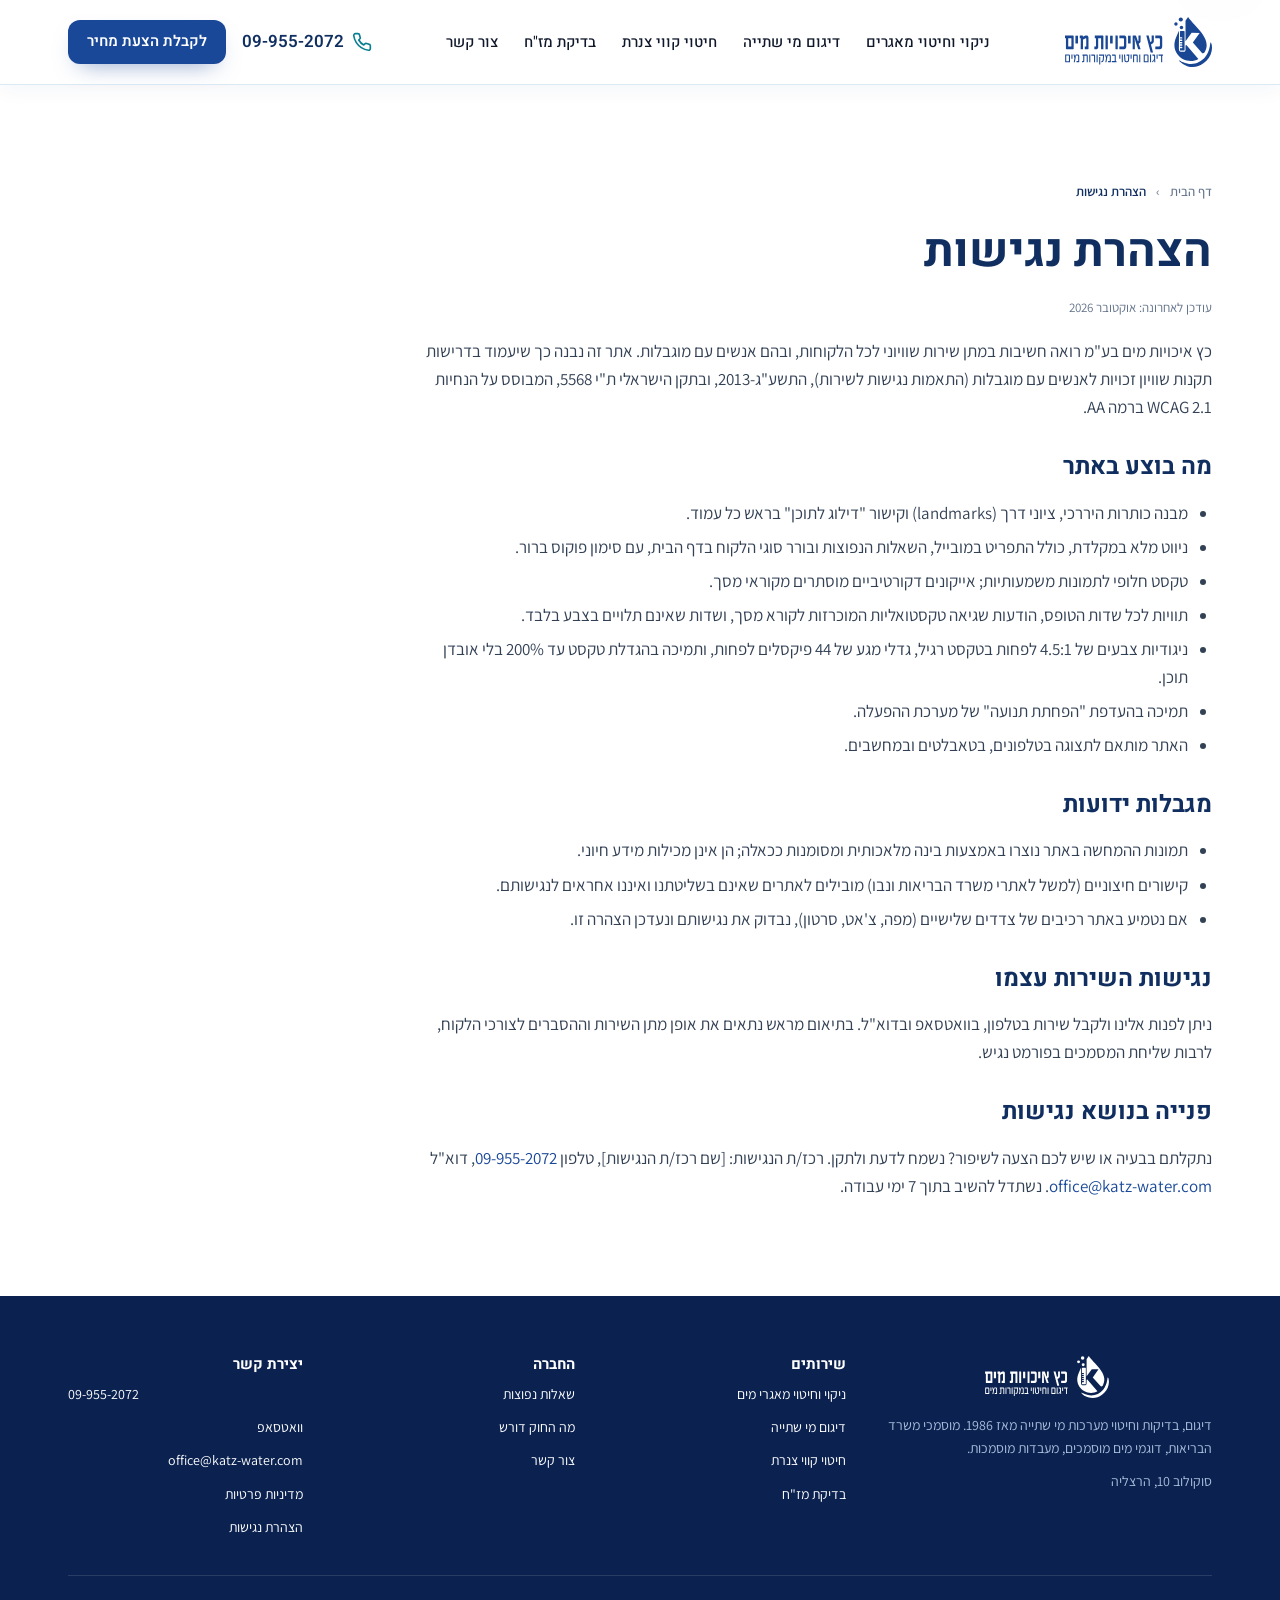
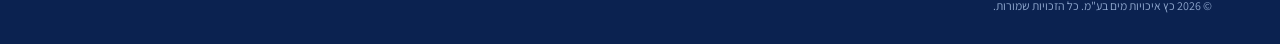
==== commit 9b3450da: "Apply the 29.10 review comments: simpler lead form (name, phone, optional email, free text; no clien" ====
--- a/accessibility/index.html
+++ b/accessibility/index.html
@@ -24,7 +24,6 @@
       <a href="../digum-mei-shtiya/">דיגום מי שתייה</a>
       <a href="../hitui-tzaneret/">חיטוי קווי צנרת</a>
       <a href="../mazach/">בדיקת מז"ח</a>
-      <a href="../#about">אודות</a>
       <a href="../#contact">צור קשר</a>
       <div class="menu-cta"><a class="btn btn-primary" href="../#lead">לקבלת הצעת מחיר</a></div>
     </nav>
@@ -90,7 +89,6 @@
       </div>
       <div class="col">
         <h4>החברה</h4>
-        <a href="../#about">אודות</a>
         <a href="../#faq">שאלות נפוצות</a>
         <a href="../#regulation">מה החוק דורש</a>
         <a href="../#contact">צור קשר</a>
--- a/assets/site.css
+++ b/assets/site.css
@@ -193,7 +193,7 @@
 .chooser-panel .btn{width:100%}
 
 /* ---------- service cards ---------- */
-.services-grid{display:grid;grid-template-columns:repeat(4,minmax(0,1fr));gap:20px}
+.services-grid{display:grid;grid-template-columns:repeat(5,minmax(0,1fr));gap:16px}
 .svc{display:flex;flex-direction:column;gap:14px;padding:28px 24px 24px;background:#fff;border:1px solid var(--line);border-radius:var(--r);color:var(--ink);position:relative;box-shadow:var(--shadow);transition:transform .2s,box-shadow .2s,border-color .2s}
 .svc:hover{transform:translateY(-4px);box-shadow:var(--shadow-lg);border-color:#b9d4ea}
 .svc .ic{width:60px;height:60px;border-radius:14px;background:var(--sky-2);display:flex;align-items:center;justify-content:center;color:var(--blue);transition:background .2s,color .2s}
@@ -561,3 +561,8 @@
   .hero-roof .hero-copy{margin-top:-44px;padding:22px 18px 20px;border-radius:18px;background:#fff;box-shadow:var(--shadow)}
 }
 @media(max-width:400px){.hero-svcs{grid-template-columns:1fr}}
+
+.hero-svcs a.wide{grid-column:1/-1}
+
+.field label small{font-weight:400;color:var(--muted);font-size:12px}
+.field textarea{resize:vertical;min-height:84px}
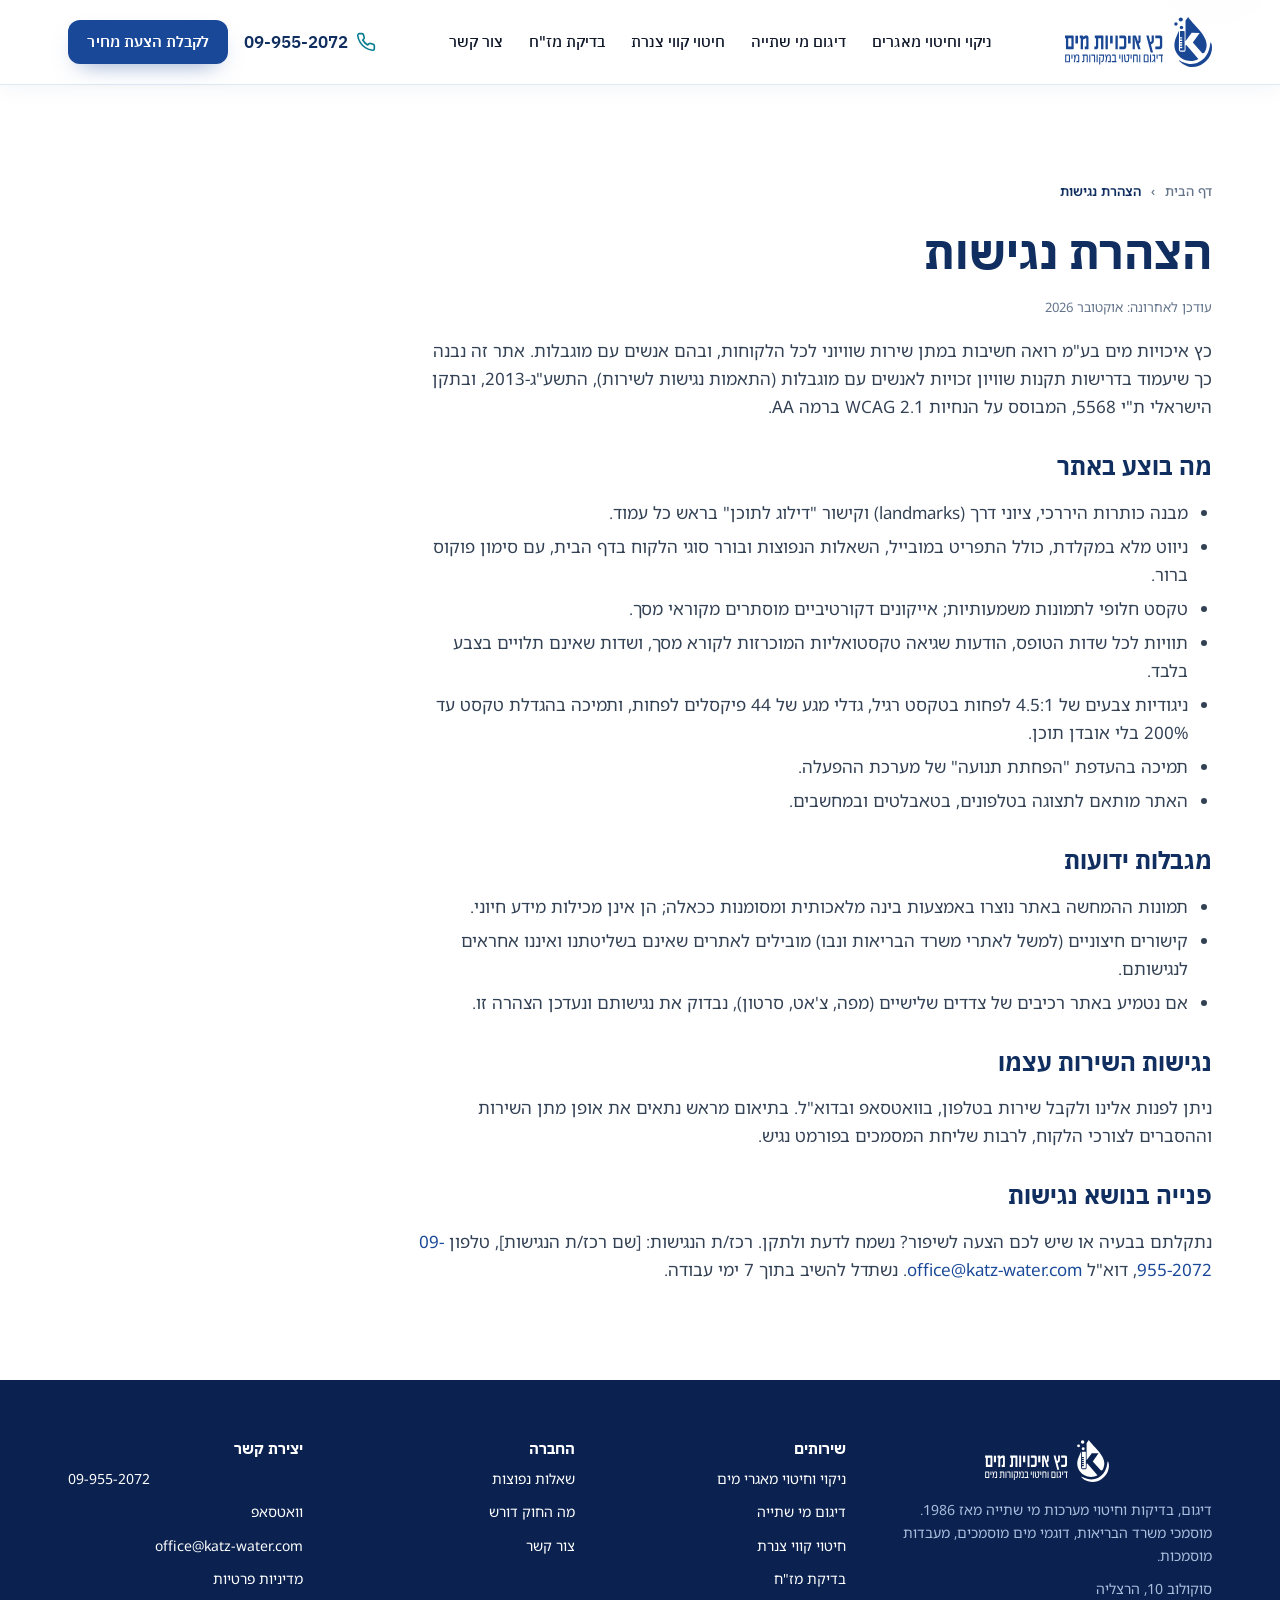
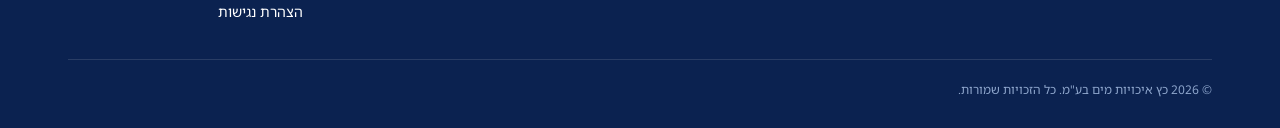
==== commit 42861b63: "Typography: IBM Plex Sans Hebrew for headings, Noto Sans Hebrew for body (replacing Heebo/Assistant)" ====
--- a/accessibility/index.html
+++ b/accessibility/index.html
@@ -10,7 +10,7 @@
 <link rel="icon" href="../assets/logo-v.svg" type="image/svg+xml">
 <link rel="preconnect" href="https://fonts.googleapis.com">
 <link rel="preconnect" href="https://fonts.gstatic.com" crossorigin>
-<link href="https://fonts.googleapis.com/css2?family=Heebo:wght@500;600;700&family=Assistant:wght@400;500;600;700&display=swap" rel="stylesheet">
+<link href="https://fonts.googleapis.com/css2?family=IBM+Plex+Sans+Hebrew:wght@500;600;700&family=Noto+Sans+Hebrew:wght@400;500;600;700&display=swap" rel="stylesheet">
 <link rel="stylesheet" href="../assets/site.css">
 </head>
 <body>
--- a/assets/site.css
+++ b/assets/site.css
@@ -11,8 +11,8 @@
   --ink:#0F172A; --body:#334155; --muted:#64748B; --faint:#94A3B8;
   --sky:#F5FAFD; --sky-2:#E9F4FB; --sky-3:#D9ECF8;
   --line:#DCEAF4; --line-strong:#C4DBEB;
-  --head:'Heebo','Assistant','Segoe UI',Arial,sans-serif;
-  --text:'Assistant','Heebo','Segoe UI',Arial,sans-serif;
+  --head:'IBM Plex Sans Hebrew','Noto Sans Hebrew','Segoe UI',Arial,sans-serif;
+  --text:'Noto Sans Hebrew','IBM Plex Sans Hebrew','Segoe UI',Arial,sans-serif;
   --max:1200px; --r:16px; --r-sm:12px; --r-xs:8px;
   --shadow:0 8px 30px rgba(22,64,110,.08); --shadow-lg:0 24px 60px -24px rgba(22,64,110,.22);
   --waves:url("data:image/svg+xml,%3Csvg xmlns='http://www.w3.org/2000/svg' viewBox='0 0 1440 240' fill='none'%3E%3Cpath d='M0 118C200 42 339 195 565 115S1037 35 1440 108' stroke='%23B6E9F8' stroke-width='3'/%3E%3Cpath d='M0 145C220 72 385 225 614 144S1090 63 1440 132' stroke='%23D1F0FB' stroke-width='3'/%3E%3Cpath d='M0 169C180 97 395 241 635 167S1033 94 1440 165' stroke='%23E7F7FC' stroke-width='4'/%3E%3C/svg%3E");
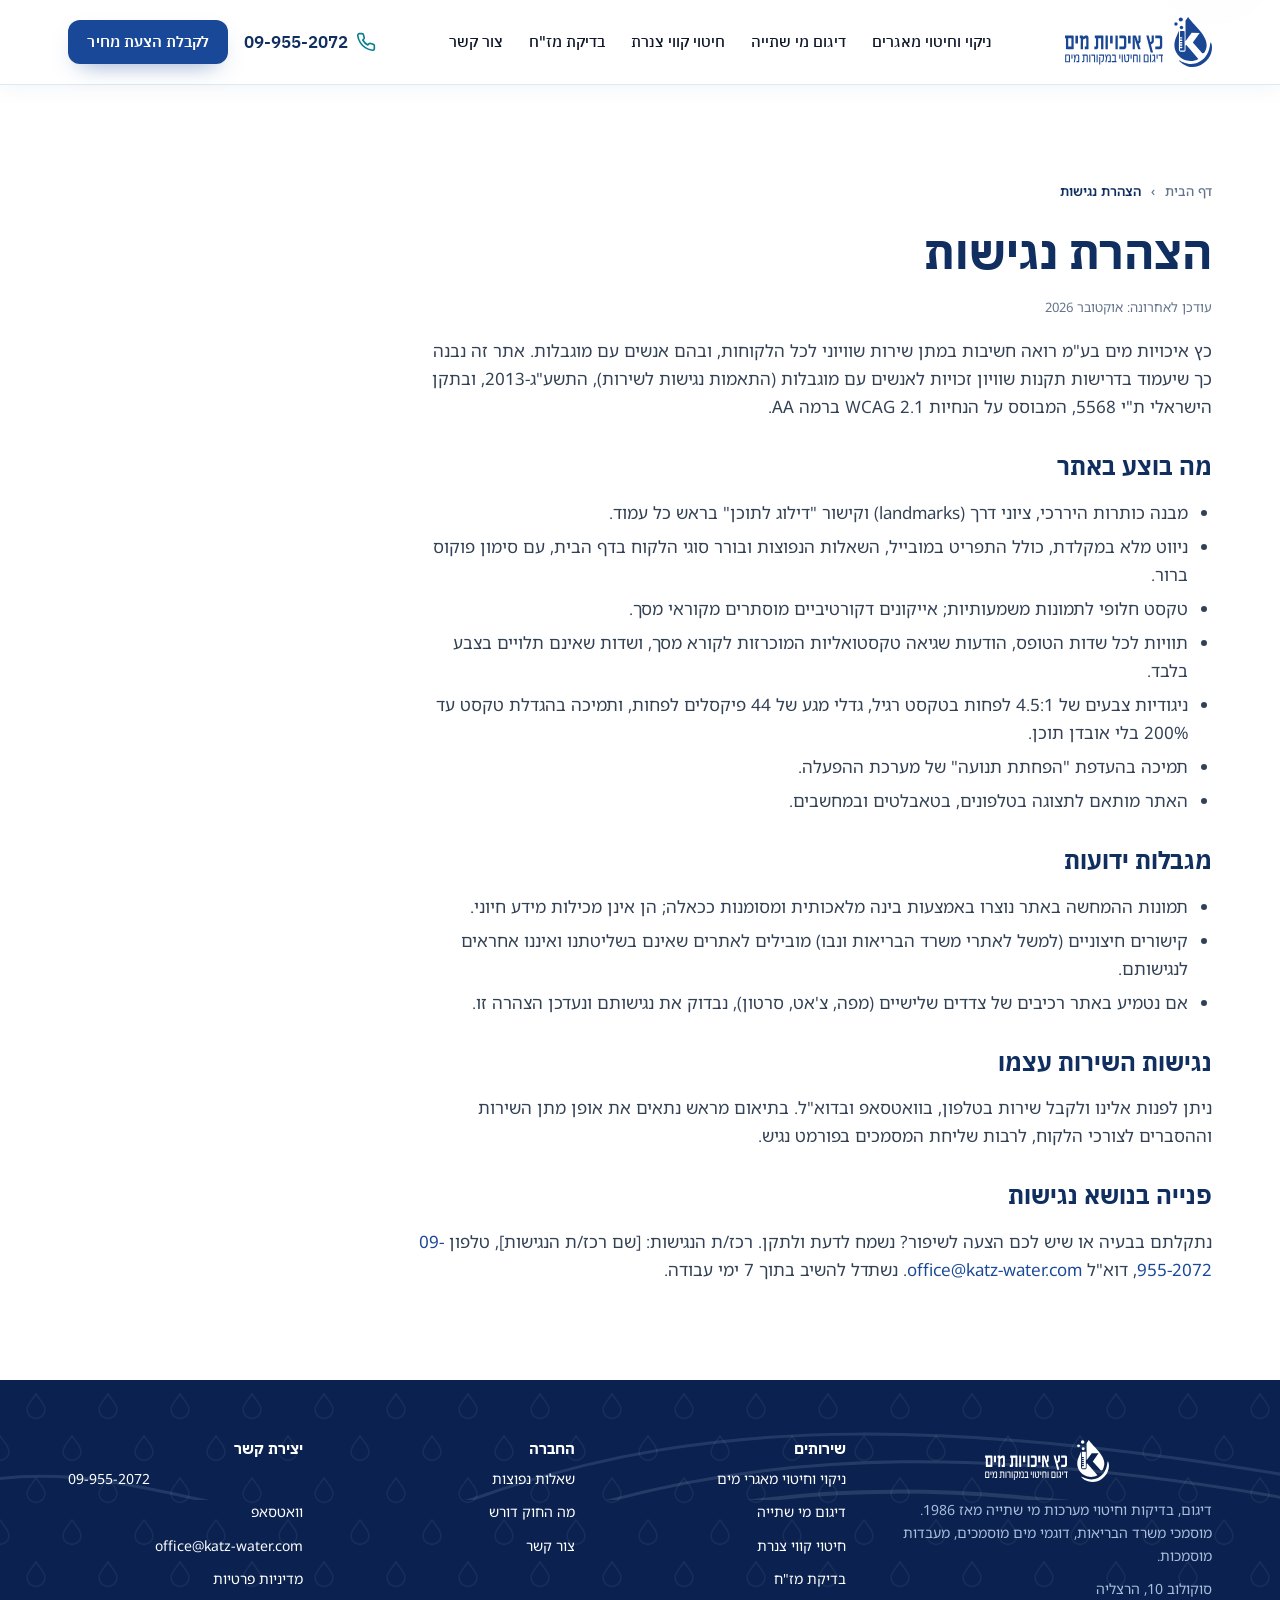
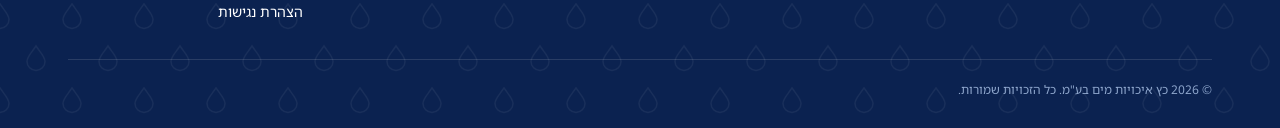
==== commit 7c5e7449: "Cache-bust CSS/JS asset URLs so config and script updates reach returning visitors immediately Co-Au" ====
--- a/accessibility/index.html
+++ b/accessibility/index.html
@@ -11,7 +11,7 @@
 <link rel="preconnect" href="https://fonts.googleapis.com">
 <link rel="preconnect" href="https://fonts.gstatic.com" crossorigin>
 <link href="https://fonts.googleapis.com/css2?family=IBM+Plex+Sans+Hebrew:wght@500;600;700&family=Noto+Sans+Hebrew:wght@400;500;600;700&display=swap" rel="stylesheet">
-<link rel="stylesheet" href="../assets/site.css">
+<link rel="stylesheet" href="../assets/site.css?v=20261030">
 </head>
 <body>
 <a class="skip-link" href="#main">דילוג לתוכן</a>
@@ -105,7 +105,7 @@
     <div class="bottom"><span>© 2026 כץ איכויות מים בע"מ. כל הזכויות שמורות.</span></div>
   </div>
 </footer>
-<script src="../assets/config.js"></script>
-<script src="../assets/site.js"></script>
+<script src="../assets/config.js?v=20261030"></script>
+<script src="../assets/site.js?v=20261030"></script>
 </body>
 </html>
--- a/assets/site.css
+++ b/assets/site.css
@@ -566,3 +566,40 @@
 
 .field label small{font-weight:400;color:var(--muted);font-size:12px}
 .field textarea{resize:vertical;min-height:84px}
+
+/* ---- Brand decor: drop motif, ripples, watermarks (all decorative, low contrast) ---- */
+:root{
+  --drop:url("data:image/svg+xml,%3Csvg xmlns='http://www.w3.org/2000/svg' viewBox='0 0 24 26'%3E%3Cpath d='M12 1C8 7 3 11.5 3 16.5a9 9 0 0 0 18 0C21 11.5 16 7 12 1z'/%3E%3C/svg%3E");
+  --drops-light:url("data:image/svg+xml,%3Csvg xmlns='http://www.w3.org/2000/svg' width='72' height='84' viewBox='0 0 72 84'%3E%3Cpath d='M36 14c-4 6-9 10.5-9 15.5a9 9 0 0 0 18 0C45 24.5 40 20 36 14z' fill='none' stroke='%23ffffff' stroke-opacity='.06' stroke-width='1.4'/%3E%3Cpath d='M0 56c-4 6-9 10.5-9 15.5a9 9 0 0 0 18 0C9 66.5 4 62 0 56zM72 56c-4 6-9 10.5-9 15.5a9 9 0 0 0 18 0C81 66.5 76 62 72 56z' fill='none' stroke='%23ffffff' stroke-opacity='.06' stroke-width='1.4'/%3E%3C/svg%3E");
+  --drops-blue:url("data:image/svg+xml,%3Csvg xmlns='http://www.w3.org/2000/svg' width='72' height='84' viewBox='0 0 72 84'%3E%3Cpath d='M36 14c-4 6-9 10.5-9 15.5a9 9 0 0 0 18 0C45 24.5 40 20 36 14z' fill='none' stroke='%23194898' stroke-opacity='.07' stroke-width='1.4'/%3E%3Cpath d='M0 56c-4 6-9 10.5-9 15.5a9 9 0 0 0 18 0C9 66.5 4 62 0 56zM72 56c-4 6-9 10.5-9 15.5a9 9 0 0 0 18 0C81 66.5 76 62 72 56z' fill='none' stroke='%23194898' stroke-opacity='.07' stroke-width='1.4'/%3E%3C/svg%3E");
+}
+/* eyebrow bullet becomes a small drop */
+.eyebrow::before{width:9px;height:11px;border-radius:0;background:var(--turq);-webkit-mask:var(--drop) center/contain no-repeat;mask:var(--drop) center/contain no-repeat}
+/* ripples in the tinted sections (top-left corner, fading out) */
+.section-tint>.wrap,.section-blue>.wrap{position:relative;z-index:1}
+.section-tint::before{content:"";position:absolute;inset:0;pointer-events:none;background:repeating-radial-gradient(circle at 6% 0%,rgba(25,72,152,.07) 0 1px,transparent 1px 44px);-webkit-mask-image:radial-gradient(circle at 6% 0%,#000 0,transparent 560px);mask-image:radial-gradient(circle at 6% 0%,#000 0,transparent 560px)}
+.section-blue:not(.final)::before{content:"";position:absolute;inset:0;pointer-events:none;background:repeating-radial-gradient(circle at 96% 100%,rgba(25,72,152,.07) 0 1px,transparent 1px 44px);-webkit-mask-image:radial-gradient(circle at 96% 100%,#000 0,transparent 520px);mask-image:radial-gradient(circle at 96% 100%,#000 0,transparent 520px)}
+/* big brand mark, barely there */
+.brand-watermark{display:block;position:absolute;pointer-events:none;user-select:none;height:auto}
+.watermark-small{display:none}
+.watermark-contact{left:-70px;bottom:-60px;width:420px;opacity:.09;filter:brightness(0) invert(1);z-index:0}
+.final>.wrap{position:relative;z-index:1}
+.hero-svc .watermark-hero,.hero:not(.hero-home) .watermark-hero{left:-40px;top:12px;width:300px;opacity:.06;z-index:0}
+.hero-svc .wrap,.hero:not(.hero-home) .wrap{position:relative;z-index:1}
+/* home hero card: a drop in the corner */
+.hero-roof .hero-copy{position:relative;overflow:hidden}
+.hero-roof .hero-copy::after{content:"";position:absolute;left:-28px;bottom:-34px;width:150px;height:164px;background:var(--blue);opacity:.05;-webkit-mask:var(--drop) center/contain no-repeat;mask:var(--drop) center/contain no-repeat;pointer-events:none}
+/* service cards: a faint drop that wakes up on hover */
+.svc::after{content:"";position:absolute;left:-14px;top:-16px;width:84px;height:92px;background:var(--turq);opacity:.07;-webkit-mask:var(--drop) center/contain no-repeat;mask:var(--drop) center/contain no-repeat;pointer-events:none;transition:opacity .25s,transform .25s}
+.svc:hover::after{opacity:.16;transform:translateY(-3px)}
+.svc>*{position:relative}
+/* chooser card and lead cards: drop pattern on their tinted panels */
+.chooser-panel .why{position:relative}
+/* footer: drop pattern + wave edge */
+.footer{position:relative;overflow:hidden;background-image:var(--drops-light);background-color:var(--blue-deep)}
+.footer::before{content:"";position:absolute;inset:0 0 auto;height:120px;background:var(--waves) center top/1440px 240px no-repeat;opacity:.12;pointer-events:none}
+.footer>.wrap{position:relative;z-index:1}
+/* trust strip: drop pattern behind the cards, very light */
+.trust::before{content:"";position:absolute;inset:0;background:var(--drops-blue);opacity:.9;pointer-events:none;-webkit-mask-image:linear-gradient(90deg,transparent,#000 20%,#000 80%,transparent);mask-image:linear-gradient(90deg,transparent,#000 20%,#000 80%,transparent);z-index:-1}
+@media(prefers-reduced-motion:reduce){.svc:hover::after{transform:none}}
+@media(max-width:820px){.watermark-contact{width:300px;left:-60px;bottom:-50px}.hero-svc .watermark-hero,.hero:not(.hero-home) .watermark-hero{width:200px;opacity:.05}}
